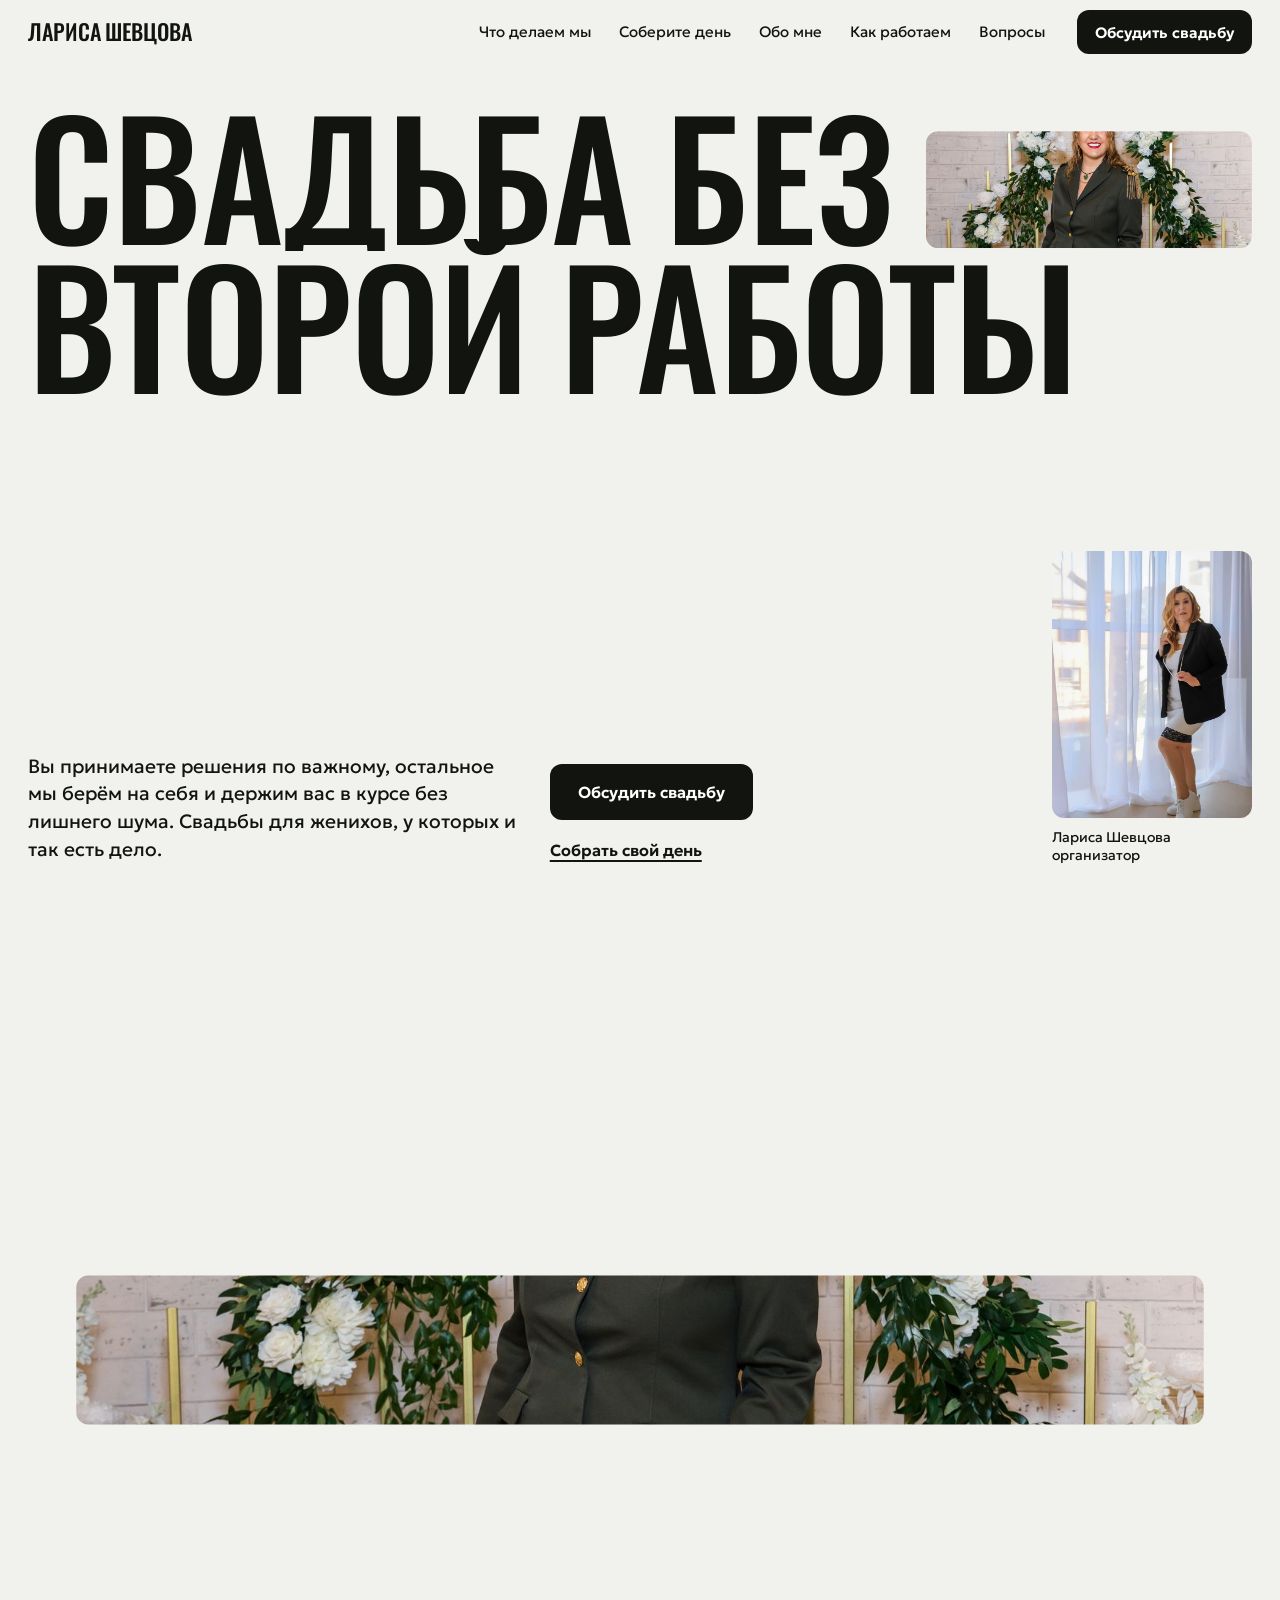
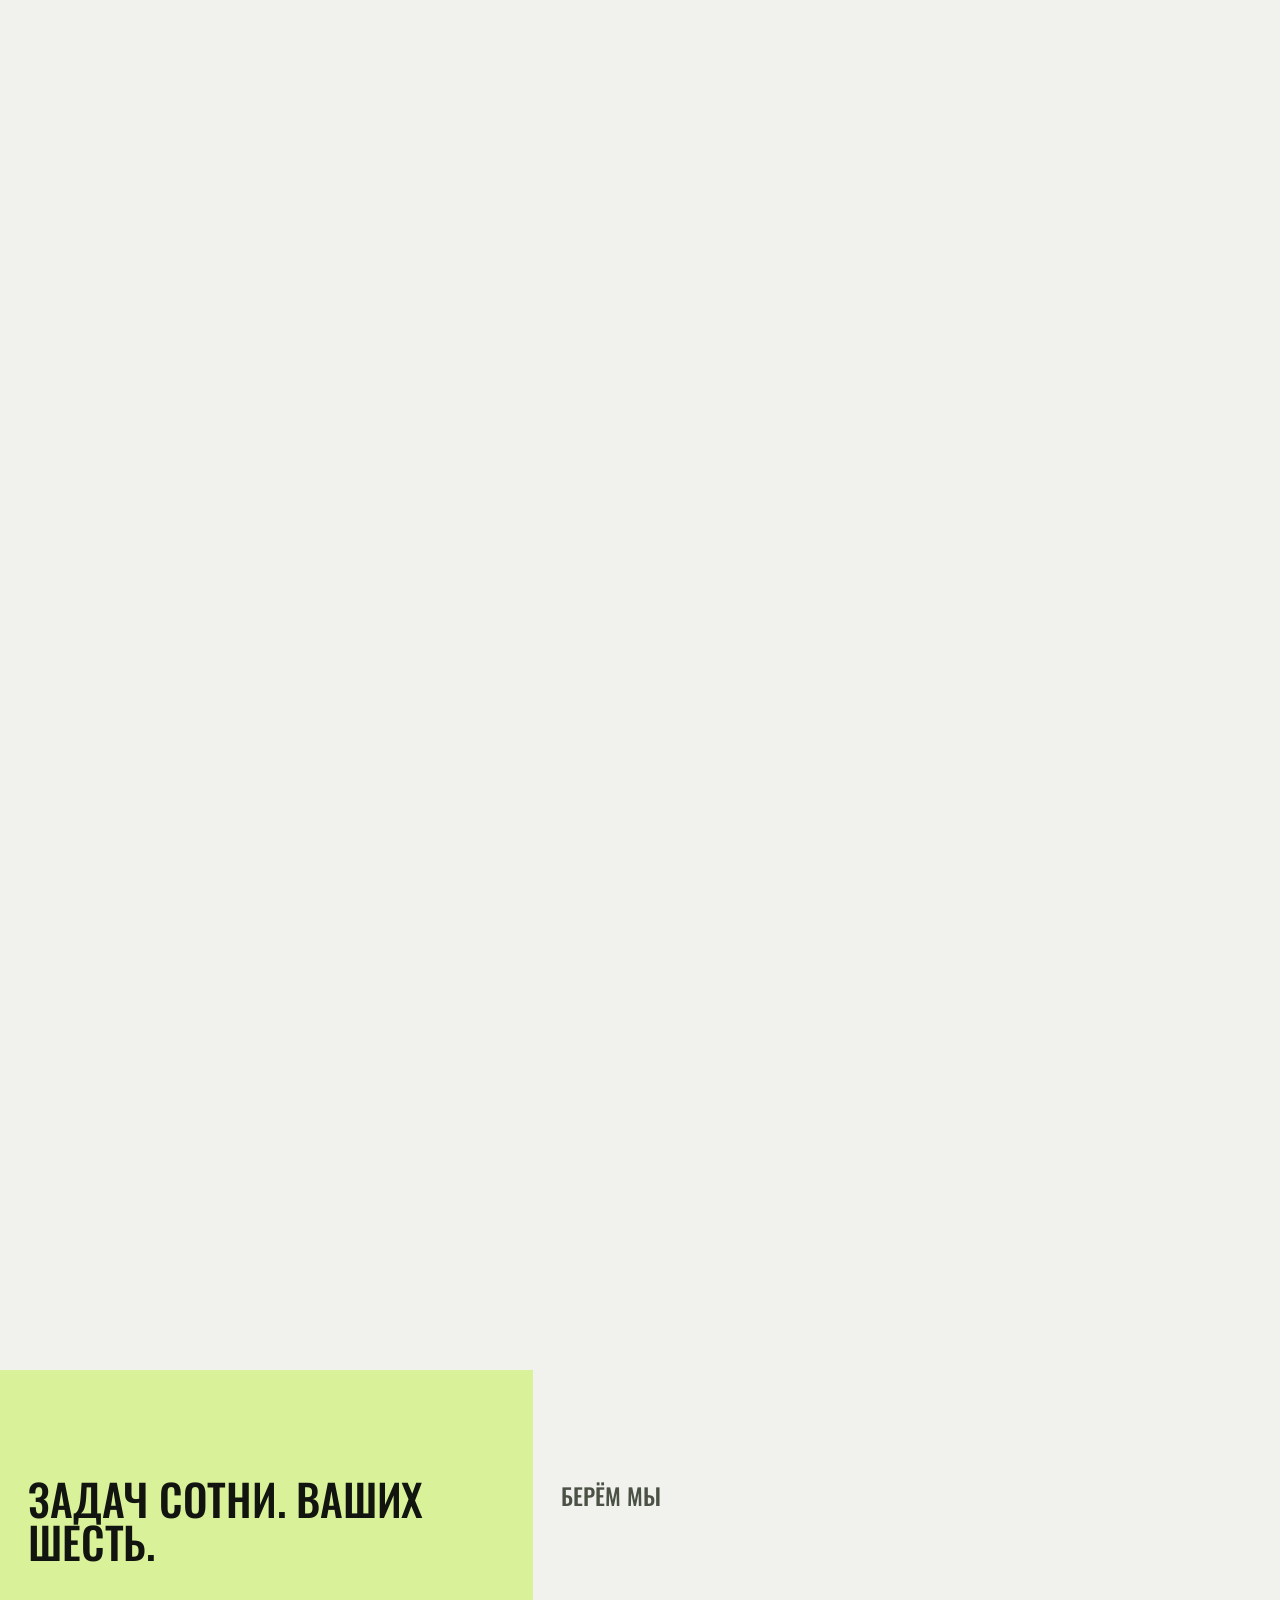
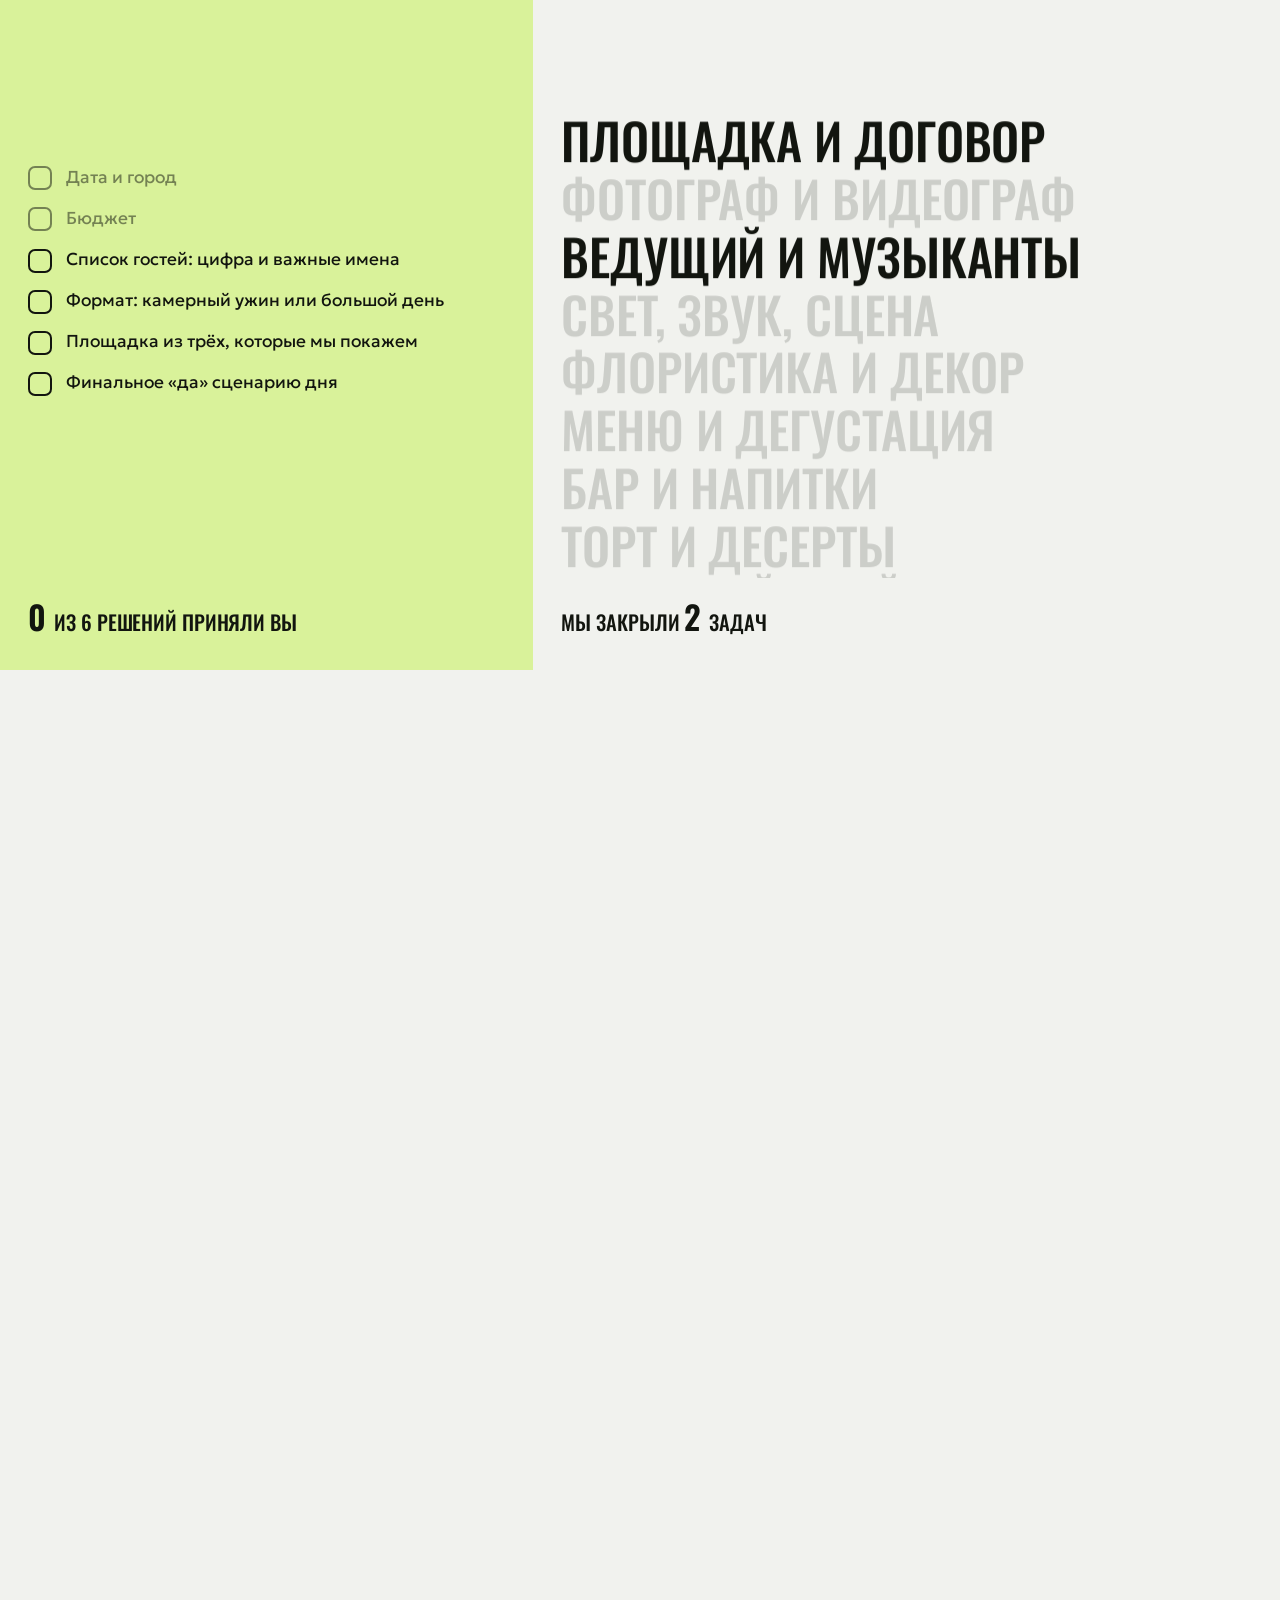
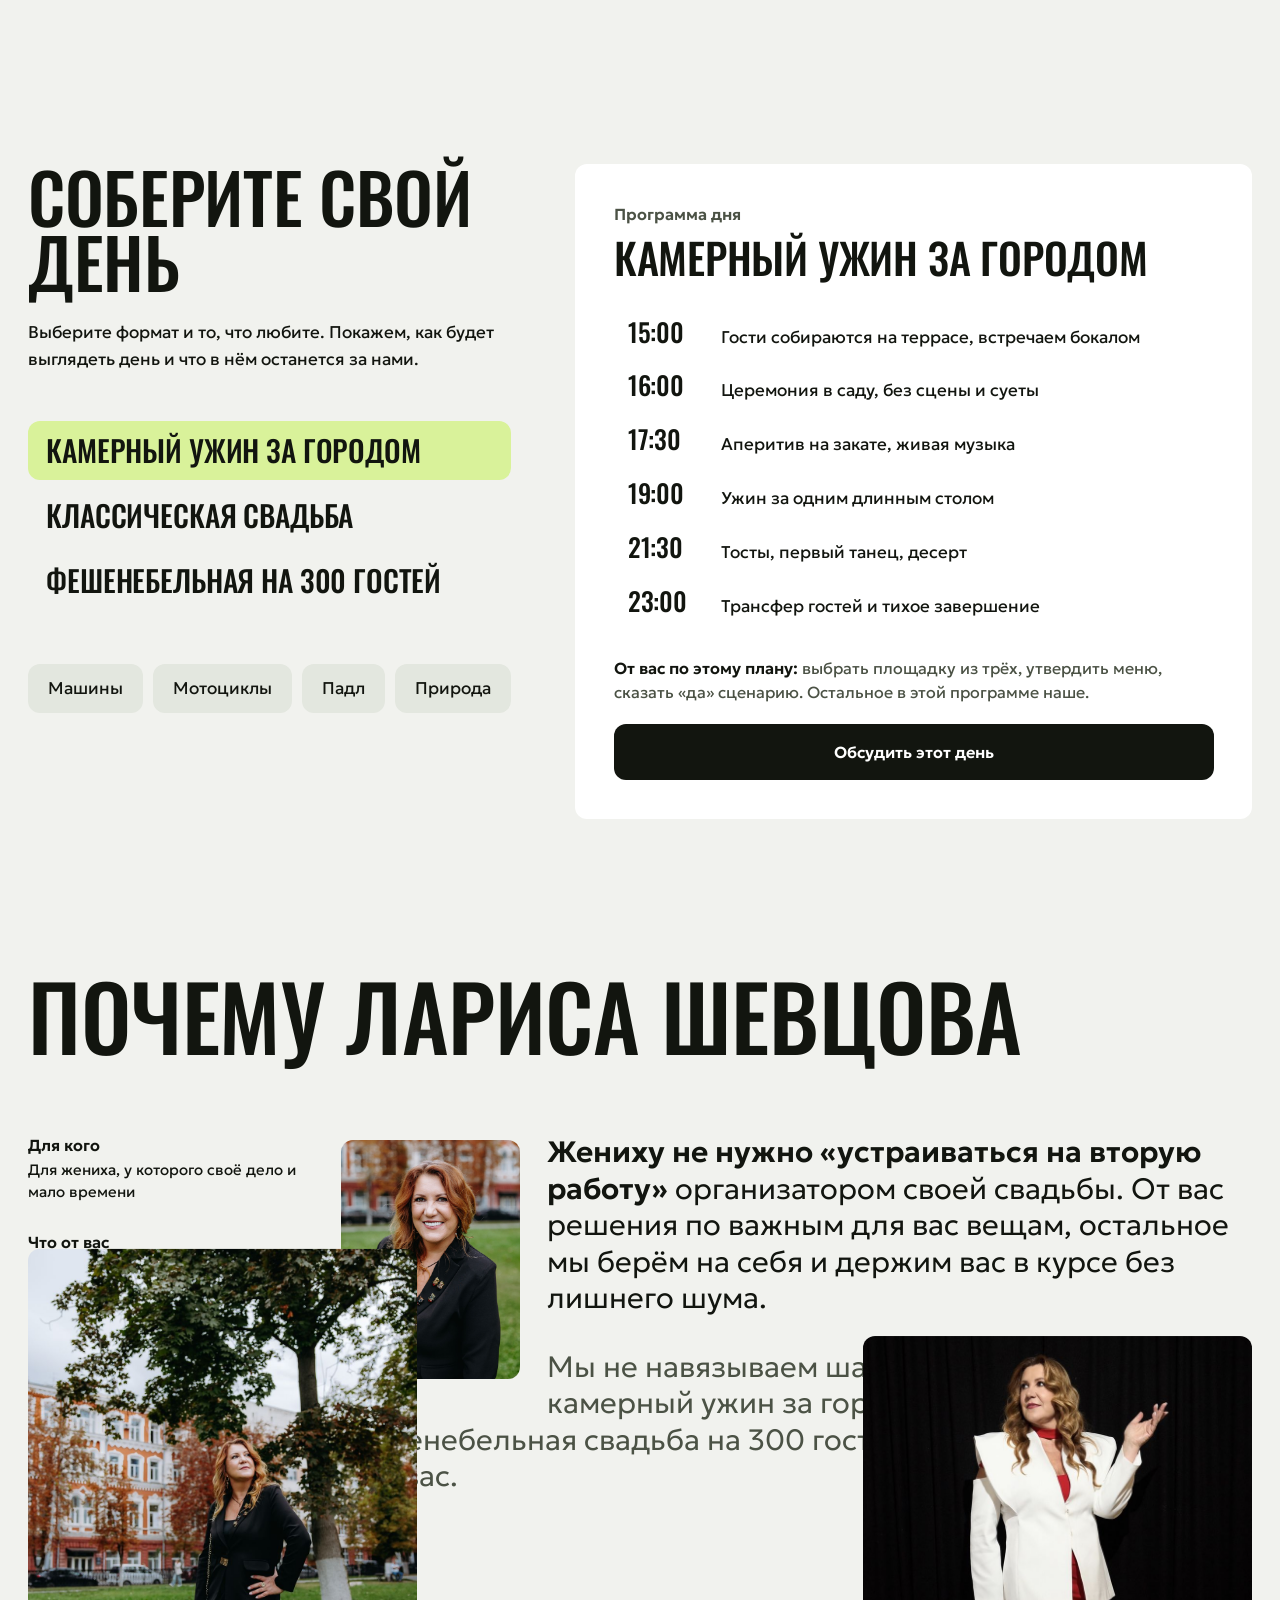
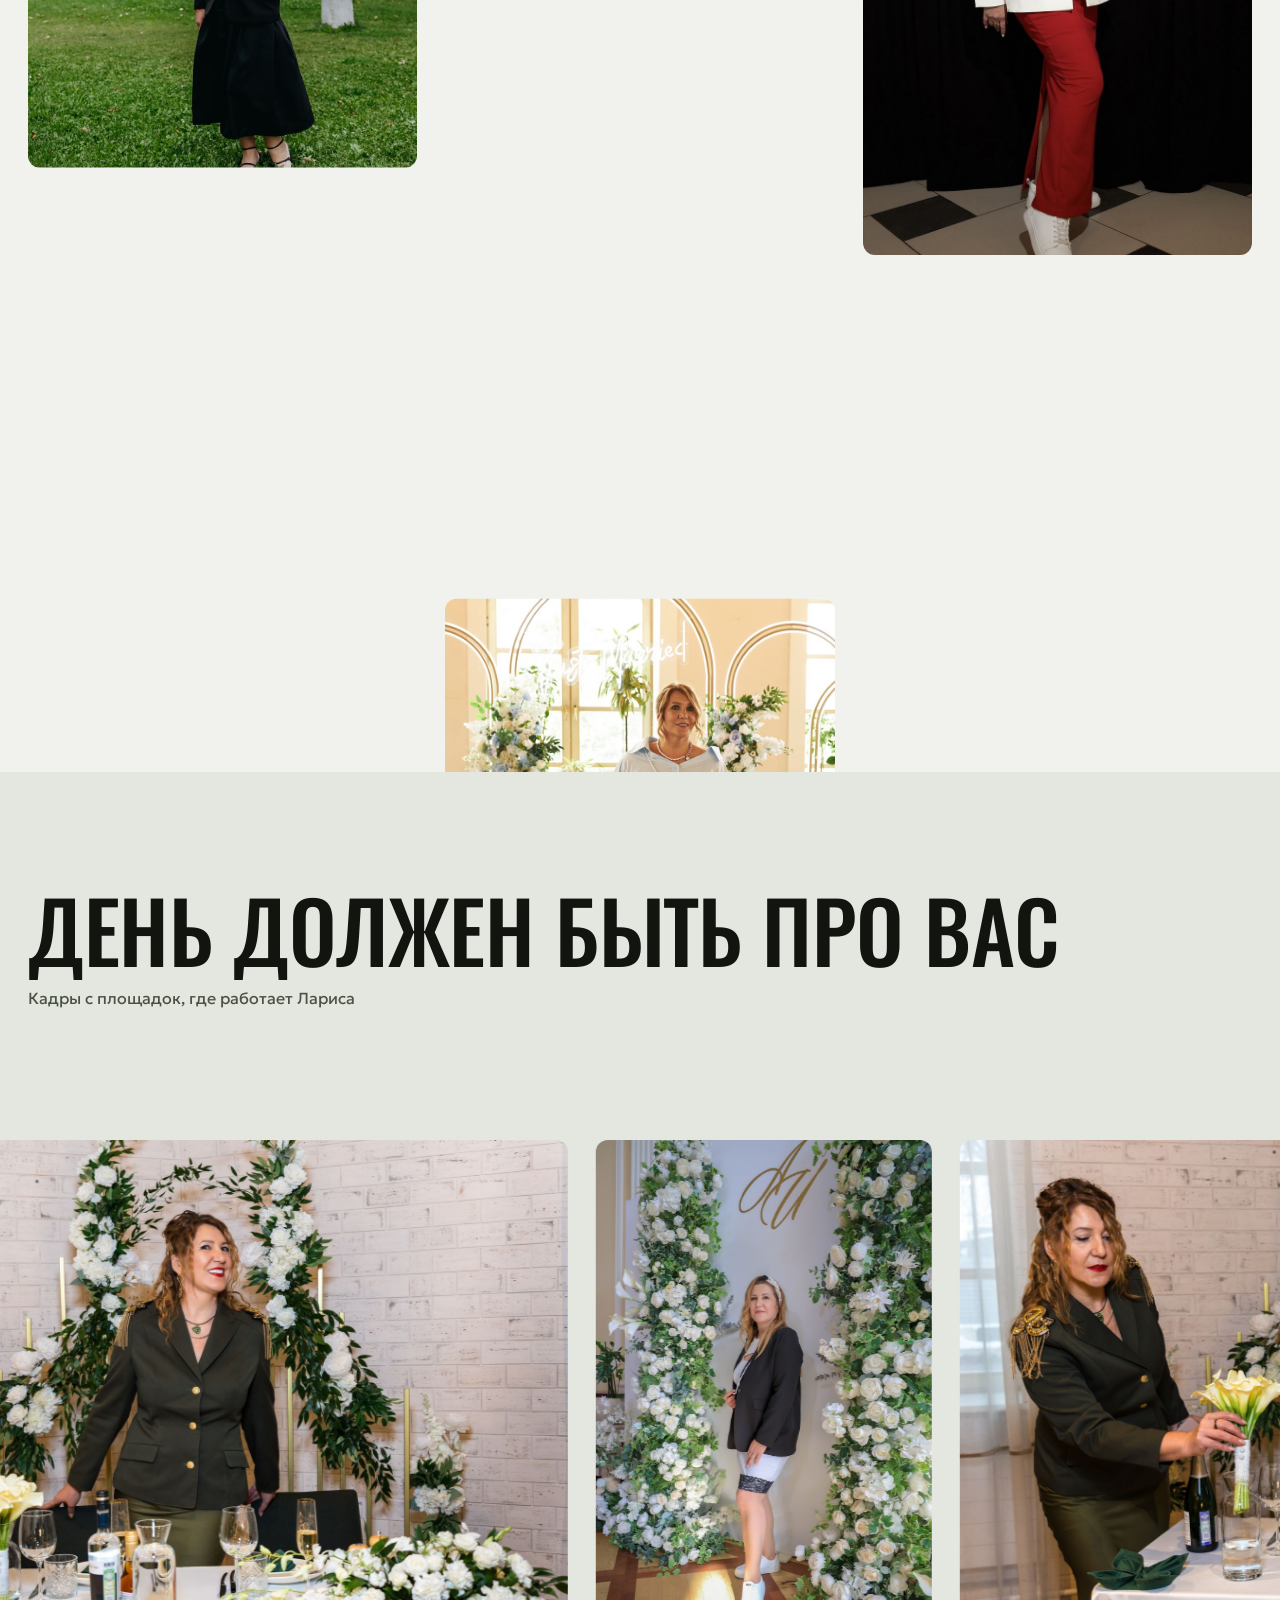
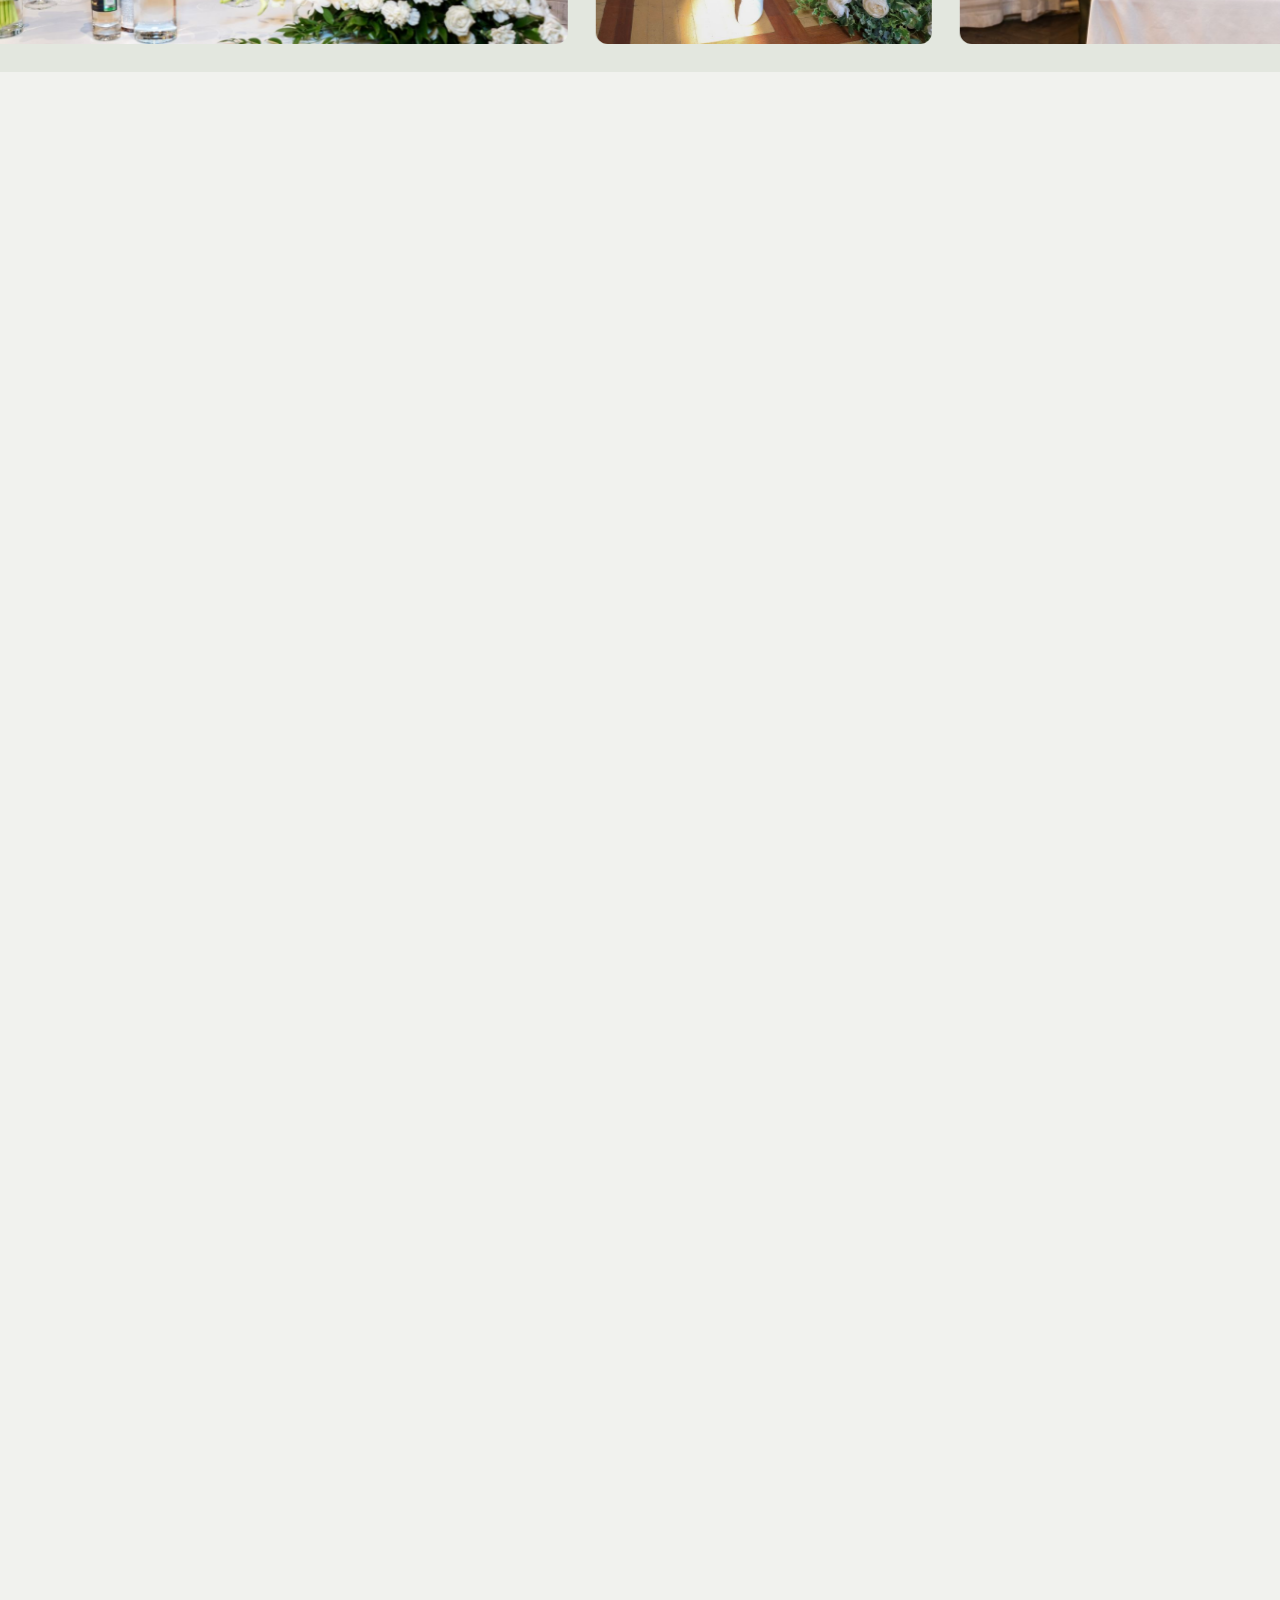
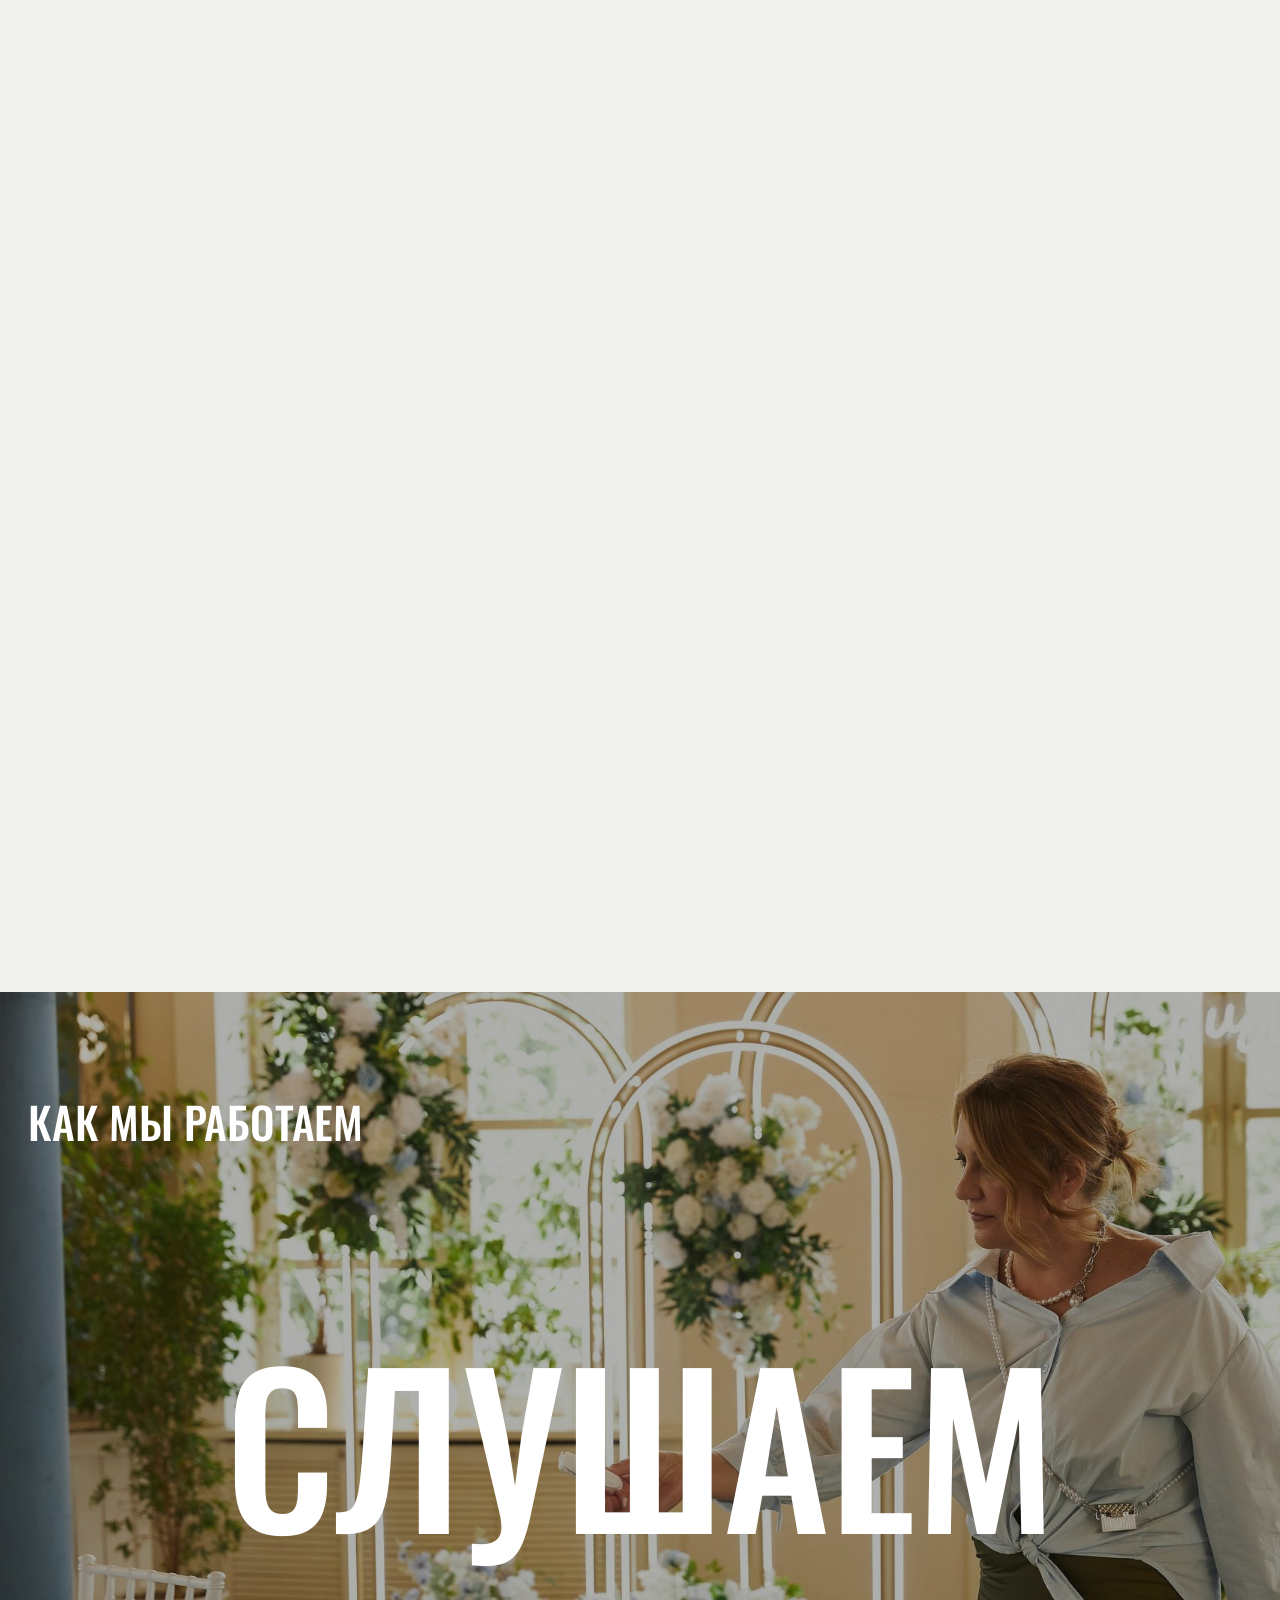
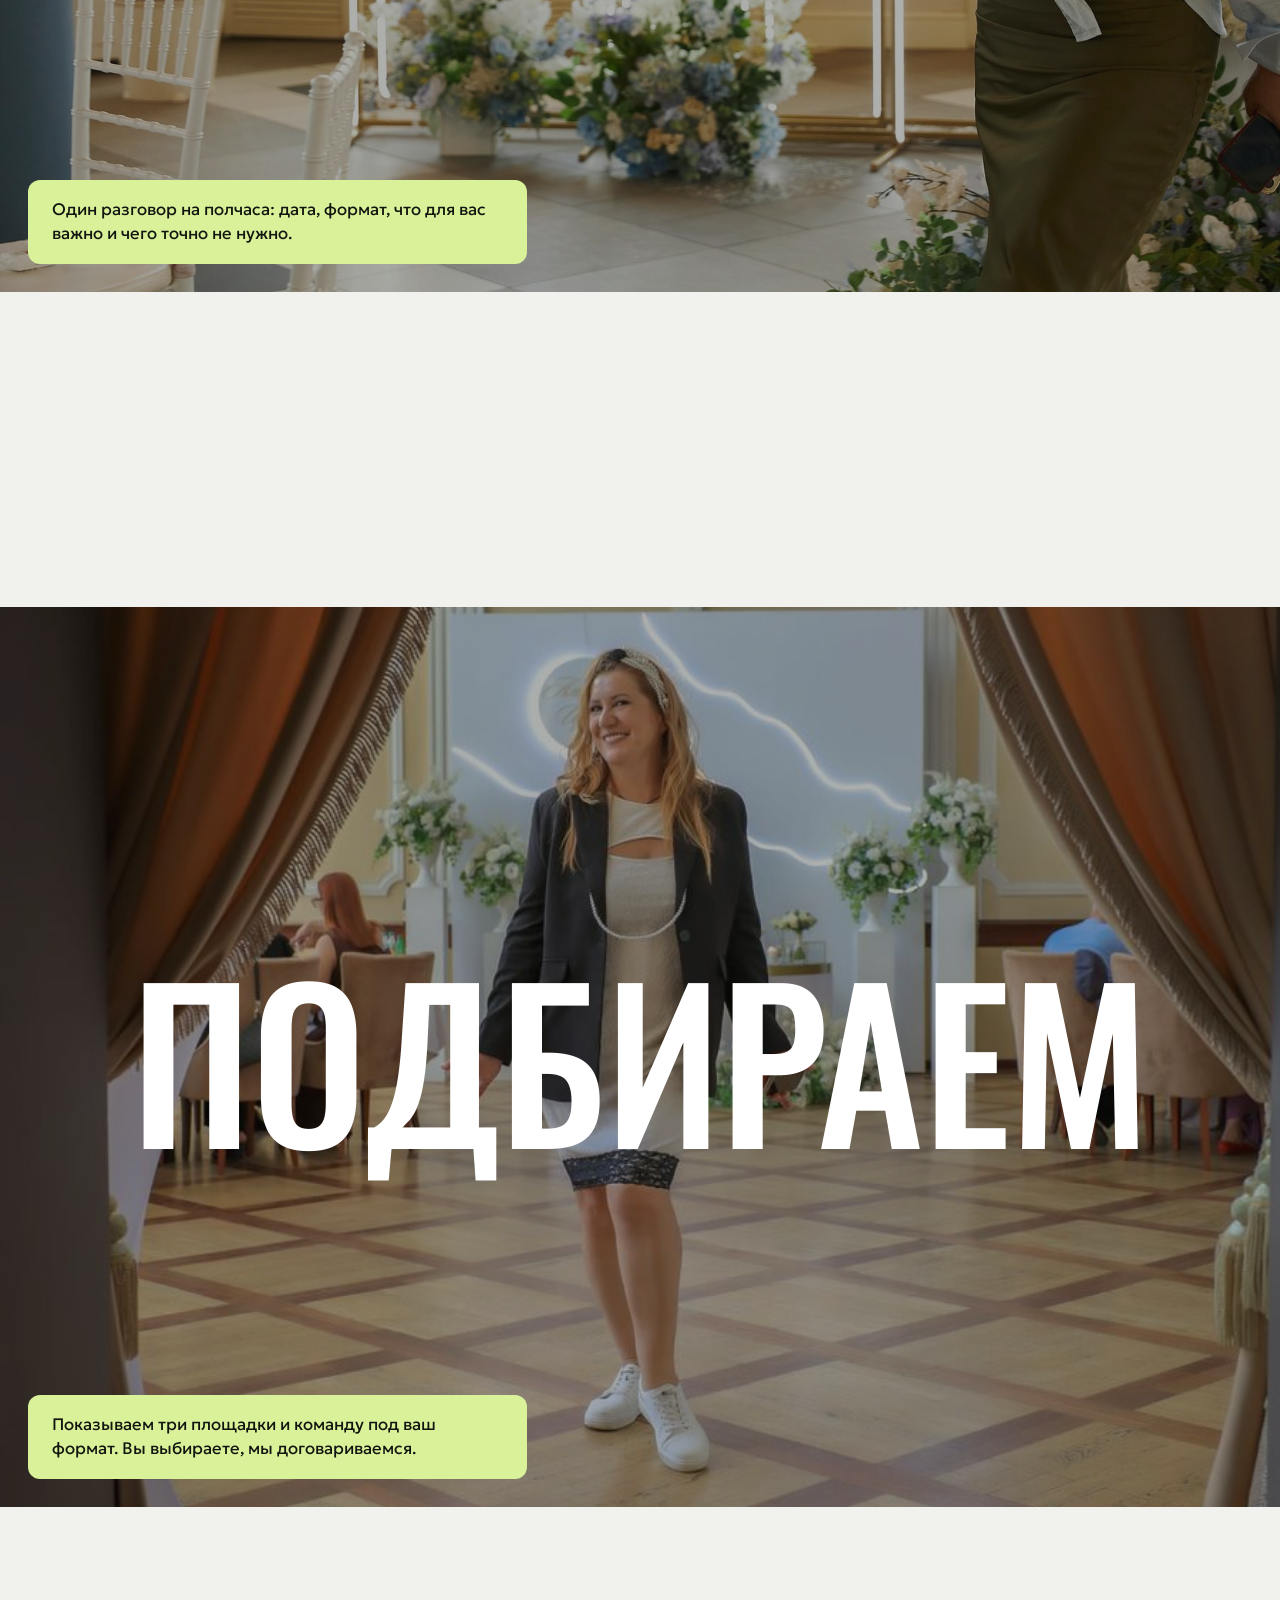
==== index.html @ 203845d6 "Лендинг: Лариса Шевцова, организатор свадеб" ====
<!doctype html>
<html lang="ru">
<head>
<meta charset="utf-8">
<meta name="viewport" content="width=device-width, initial-scale=1">
<title>Лариса Шевцова — организатор свадеб для женихов</title>
<meta name="description" content="Свадьба без второй работы: Лариса Шевцова организует свадьбы для женихов, у которых и так есть дело. Вы принимаете решения, остальное мы берём на себя и держим вас в курсе без лишнего шума.">
<meta property="og:title" content="Лариса Шевцова — свадьба без второй работы">
<meta property="og:description" content="Решения по важному — ваши, остальное — наше. От камерного ужина за городом до свадьбы на 300 гостей.">
<meta property="og:type" content="website">
<meta property="og:image" content="https://murzzsite.github.io/shevtsova-wedding/img/larisa-portrait.jpg">
<meta name="theme-color" content="#f1f2ee">
<script>document.documentElement.classList.add('js');if(matchMedia('(prefers-reduced-motion: reduce)').matches&&!/[?&]motion/.test(location.search))document.documentElement.classList.add('reduce')</script>
<link rel="preconnect" href="https://fonts.googleapis.com">
<link rel="preconnect" href="https://fonts.gstatic.com" crossorigin>
<link href="https://fonts.googleapis.com/css2?family=Geologica:wght@300;400;600&family=Oswald:wght@500;600&display=swap" rel="stylesheet">
<link rel="stylesheet" href="styles.css">
</head>
<body>

<header class="header" id="header">
  <div class="header__in">
    <a class="logo" href="#top" aria-label="Лариса Шевцова, на главную">Лариса Шевцова</a>
    <nav class="nav" id="nav" aria-label="Разделы">
      <a href="#work">Что делаем мы</a>
      <a href="#day">Соберите день</a>
      <a href="#about">Обо мне</a>
      <a href="#how">Как работаем</a>
      <a href="#faq">Вопросы</a>
    </nav>
    <a class="btn btn--sm header__cta" href="#contact"><span>Обсудить свадьбу</span></a>
    <button class="burger" id="burger" aria-label="Меню" aria-expanded="false"><i></i><i></i></button>
  </div>
</header>

<main id="top">

<!-- HERO -->
<section class="hero" aria-labelledby="h1">
  <h1 class="hero__h" id="h1" aria-label="Свадьба без второй работы">
    <span class="ln ln1" aria-hidden="true">
      <span class="w"><span>Свадьба</span></span>
      <span class="w"><span>без</span></span>
      <span class="strip" id="strip"><img src="img/strip.jpg" width="1400" height="383" alt="" fetchpriority="high"></span>
    </span>
    <span class="ln ln2" aria-hidden="true">
      <span class="w"><span>второй</span></span>
      <span class="w"><span>работы</span></span>
    </span>
  </h1>
  <div class="hero__foot">
    <p class="hero__lead" data-rise>Вы принимаете решения по важному, остальное мы берём на себя и держим вас в курсе без лишнего шума. Свадьбы для женихов, у которых и так есть дело.</p>
    <div class="hero__act" data-rise>
      <a class="btn" href="#contact" data-magnet><span>Обсудить свадьбу</span></a>
      <a class="textlink" href="#day">Собрать свой день</a>
    </div>
    <figure class="hero__me" data-rise>
      <img src="img/larisa-window.jpg" width="700" height="1050" alt="Лариса Шевцова, организатор свадеб">
      <figcaption>Лариса Шевцова<br>организатор</figcaption>
    </figure>
  </div>
</section>

<!-- WINDOW: the strip opens to the full screen -->
<section class="win" id="win" aria-labelledby="win-h">
  <div class="win__stage">
    <figure class="win__fig" id="winFig">
      <img src="img/table-wide.jpg" width="2200" height="1466" alt="Стол молодожёнов у арки из белых цветов, калл и золотых свечей">
    </figure>
    <div class="win__plate" id="winPlate">
      <h2 id="win-h">Решения ваши. Хлопоты наши.</h2>
    </div>
  </div>
</section>

<!-- TWO COLUMNS: what you decide / what we take -->
<section class="work" id="work" aria-labelledby="work-h">
  <div class="work__stage" id="workStage">
    <div class="work__you">
      <h2 id="work-h">Задач сотни. Ваших шесть.</h2>
      <ol class="you" id="youList">
        <li><i aria-hidden="true"></i><span>Дата и город</span></li>
        <li><i aria-hidden="true"></i><span>Бюджет</span></li>
        <li><i aria-hidden="true"></i><span>Список гостей: цифра и важные имена</span></li>
        <li><i aria-hidden="true"></i><span>Формат: камерный ужин или большой день</span></li>
        <li><i aria-hidden="true"></i><span>Площадка из трёх, которые мы покажем</span></li>
        <li><i aria-hidden="true"></i><span>Финальное «да» сценарию дня</span></li>
      </ol>
      <p class="work__count" aria-hidden="true"><b id="youN">0</b> из 6 решений приняли вы</p>
    </div>
    <div class="work__we">
      <h3 class="work__we-h">Берём мы</h3>
      <div class="we-clip" id="weClip">
      <ul class="we" id="weList">
        <li>Площадка и договор</li>
        <li>Фотограф и видеограф</li>
        <li>Ведущий и музыканты</li>
        <li>Свет, звук, сцена</li>
        <li>Флористика и декор</li>
        <li>Меню и дегустация</li>
        <li>Бар и напитки</li>
        <li>Торт и десерты</li>
        <li>Сценарий и тайминг</li>
        <li>Трансфер гостей</li>
        <li>Жильё для гостей</li>
        <li>Встреча гостей</li>
        <li>Рассадка</li>
        <li>Приглашения</li>
        <li>Выездная регистрация</li>
        <li>Утро жениха и сборы</li>
        <li>Резерв на погоду</li>
        <li>Расчёты с командой</li>
        <li>Репетиция церемонии</li>
        <li>Монтаж и демонтаж</li>
        <li>Координаторы в зале</li>
        <li>Подарки гостям</li>
        <li>Шоу и фейерверк</li>
        <li>Возврат реквизита</li>
      </ul>
      </div>
      <p class="work__count work__count--we" aria-hidden="true">Мы закрыли <b id="weN">0</b> задач</p>
    </div>
  </div>
</section>

<!-- LIVE: build your day -->
<section class="day" id="day" aria-labelledby="day-h">
  <div class="wrap day__grid">
    <div class="day__ctl">
      <h2 id="day-h" data-reveal>Соберите свой день</h2>
      <p class="day__lead" data-reveal>Выберите формат и то, что любите. Покажем, как будет выглядеть день и что в нём останется за нами.</p>

      <fieldset class="opt" data-reveal>
        <legend class="sr">Формат</legend>
        <label class="opt__row"><input type="radio" name="fmt" value="quiet" checked><span>Камерный ужин за городом</span></label>
        <label class="opt__row"><input type="radio" name="fmt" value="classic"><span>Классическая свадьба</span></label>
        <label class="opt__row"><input type="radio" name="fmt" value="grand"><span>Фешенебельная на 300 гостей</span></label>
      </fieldset>

      <fieldset class="opt opt--chips" data-reveal>
        <legend class="sr">Что вы любите</legend>
        <label class="chip"><input type="checkbox" name="hob" value="cars"><span>Машины</span></label>
        <label class="chip"><input type="checkbox" name="hob" value="moto"><span>Мотоциклы</span></label>
        <label class="chip"><input type="checkbox" name="hob" value="padel"><span>Падл</span></label>
        <label class="chip"><input type="checkbox" name="hob" value="nature"><span>Природа</span></label>
      </fieldset>
    </div>

    <div class="sheet" id="sheet" data-reveal>
      <p class="sheet__t">Программа дня</p>
      <p class="sheet__f" id="sheetFmt">Камерный ужин за городом</p>
      <ol class="sheet__rows" id="sheetRows"></ol>
      <p class="sheet__you"><b>От вас по этому плану:</b> выбрать площадку из трёх, утвердить меню, сказать «да» сценарию. Остальное в этой программе наше.</p>
      <a class="btn btn--wide" href="#contact" id="dayGo" data-magnet><span>Обсудить этот день</span></a>
    </div>
  </div>
</section>

<!-- ABOUT -->
<section class="about" id="about" aria-labelledby="about-h">
  <div class="wrap">
    <h2 id="about-h" class="about__h" data-reveal>Почему Лариса Шевцова</h2>
    <div class="about__body">
      <ul class="about__facts" data-reveal>
        <li><b>Для кого</b>Для жениха, у которого своё дело и мало времени</li>
        <li><b>Что от вас</b>Решения по важным для вас вещам</li>
        <li><b>Как на связи</b>Коротко, по делу, без лишнего шума</li>
      </ul>
      <div class="about__text" data-reveal>
        <img class="about__drop" src="img/larisa-portrait.jpg" width="1100" height="1650" alt="Лариса Шевцова" loading="lazy">
        <p><b>Жениху не нужно «устраиваться на вторую работу»</b> организатором своей свадьбы. От вас решения по важным для вас вещам, остальное мы берём на себя и держим вас в курсе без лишнего шума.</p>
        <p class="soft">Мы не навязываем шаблонов: у одного это камерный ужин за городом, у другого фешенебельная свадьба на 300 гостей. День должен быть про вас.</p>
      </div>
    </div>
    <div class="about__pics">
      <img data-drift="-0.04" src="img/larisa-park.jpg" width="1000" height="1500" alt="Лариса Шевцова в парке" loading="lazy">
      <img data-drift="0.05" src="img/larisa-blue-1.jpg" width="900" height="1349" alt="Лариса Шевцова среди голубых цветов на площадке" loading="lazy">
      <img data-drift="-0.03" src="img/larisa-studio.jpg" width="800" height="1174" alt="Лариса Шевцова в белом жакете" loading="lazy">
    </div>
  </div>
</section>

<!-- GALLERY: horizontal rail -->
<section class="gal" id="gal" aria-labelledby="gal-h">
  <div class="gal__stage" id="galStage">
    <div class="gal__top">
      <h2 id="gal-h" class="gal__h">День должен быть про вас</h2>
      <p class="gal__cap">Кадры с площадок, где работает Лариса</p>
    </div>
    <div class="gal__rail" id="galRail">
      <img src="img/table-wide-2.jpg" width="1600" height="1066" alt="Стол с калами, свечами и белыми розами на фоне арки" loading="lazy">
      <img src="img/larisa-arch.jpg" width="900" height="1349" alt="Лариса Шевцова у арки с монограммой, белые цветы" loading="lazy">
      <img src="img/table-flower.jpg" width="1600" height="1066" alt="Лариса Шевцова поправляет букет калл на столе" loading="lazy">
      <img src="img/larisa-bow.jpg" width="1000" height="1501" alt="Лариса Шевцова у большого белого банта и окна в пол" loading="lazy">
      <img src="img/larisa-blue-wide.jpg" width="1800" height="1199" alt="Лариса Шевцова в зале с белыми арками и голубыми цветами" loading="lazy">
      <img src="img/larisa-hall.jpg" width="900" height="1350" alt="Лариса Шевцова в дверях зала с высокими шторами" loading="lazy">
      <img src="img/table-glass.jpg" width="1600" height="1066" alt="Лариса Шевцова держит бокал у сервированного стола" loading="lazy">
    </div>
  </div>
</section>

<!-- HOW: one verb at a time -->
<section class="how" id="how" aria-labelledby="how-h">
  <article class="vb" style="--pos:50% 40%">
    <div class="vb__in">
      <img src="img/larisa-blue-wide.jpg" width="1800" height="1199" alt="" loading="lazy">
      <h2 id="how-h" class="vb__h">Как мы работаем</h2>
      <p class="vb__w" aria-label="Слушаем">Слушаем</p>
      <p class="vb__p">Один разговор на полчаса: дата, формат, что для вас важно и чего точно не нужно.</p>
    </div>
  </article>
  <article class="vb" style="--pos:50% 55%">
    <div class="vb__in">
      <img src="img/larisa-hall.jpg" width="900" height="1350" alt="" loading="lazy">
      <p class="vb__w">Подбираем</p>
      <p class="vb__p">Показываем три площадки и команду под ваш формат. Вы выбираете, мы договариваемся.</p>
    </div>
  </article>
  <article class="vb" style="--pos:50% 60%">
    <div class="vb__in">
      <img src="img/table-wide.jpg" width="2200" height="1466" alt="" loading="lazy">
      <p class="vb__w">Собираем</p>
      <p class="vb__p">Сценарий, тайминг, декор, меню. Присылаем короткие отчёты вместо сорока вопросов.</p>
    </div>
  </article>
  <article class="vb" style="--pos:50% 35%">
    <div class="vb__in">
      <img src="img/larisa-arch.jpg" width="900" height="1349" alt="" loading="lazy">
      <p class="vb__w">Ведём</p>
      <p class="vb__p">В день свадьбы вы жених. Всё остальное делаем мы.</p>
    </div>
  </article>
</section>

<!-- FAQ -->
<section class="faq" id="faq" aria-labelledby="faq-h">
  <div class="wrap">
    <div class="qa qa--head"><h2 id="faq-h" data-reveal>Вопросы женихов</h2><span></span></div>
    <div class="qa" data-reveal>
      <h3>Сколько времени это отнимет у меня?</h3>
      <p>На старте один разговор и несколько решений: дата, бюджет, формат, площадка. Дальше мы работаем сами и приносим вам готовые варианты на выбор. Решения принимаются сообщением.</p>
    </div>
    <div class="qa" data-reveal>
      <h3>Если я хочу сам выбрать подрядчика?</h3>
      <p>Можно. Назовёте фотографа или ведущего, мы подключим его в общий план и возьмём на себя договорённости и тайминг.</p>
    </div>
    <div class="qa" data-reveal>
      <h3>Вы работаете только с большими свадьбами?</h3>
      <p>Нет. У одного жениха это камерный ужин за городом, у другого фешенебельная свадьба на 300 гостей. Формат выбираете вы, шаблонов у нас нет.</p>
    </div>
    <div class="qa" data-reveal>
      <h3>Как вы держите меня в курсе?</h3>
      <p>Коротко и по делу: сообщение, когда нужно ваше решение, и сводка, когда что-то решено. Без бесконечных чатов.</p>
    </div>
    <div class="qa" data-reveal>
      <h3>Что происходит в день свадьбы?</h3>
      <p>Мы на площадке с утра, ведём подрядчиков и гостей по тайминту. Вы занимаетесь тем, ради чего всё затевалось.</p>
    </div>
    <div class="qa" data-reveal>
      <h3>Сколько это стоит?</h3>
      <p>Зависит от формата и числа гостей. На знакомстве называем ориентир и объясняем, из чего он складывается.</p>
    </div>
  </div>
</section>

<!-- CONTACT -->
<section class="contact" id="contact" aria-labelledby="contact-h">
  <div class="wrap contact__grid">
    <div class="contact__txt">
      <h2 id="contact-h" data-reveal>Расскажите про дату и формат</h2>
      <p data-reveal>Напишите, когда и какую свадьбу вы хотите. Лариса свяжется с вами, обсудит формат и скажет, что из этого понадобится от вас. Скорее всего, немного.</p>
    </div>
    <form class="form" id="leadForm" data-reveal novalidate>
      <input type="text" name="_gotcha" style="display:none" tabindex="-1" autocomplete="off">
      <label class="field"><span>Как к вам обращаться</span><input type="text" name="name" autocomplete="given-name" required></label>
      <label class="field"><span>Телефон или Telegram</span><input type="tel" name="phone" autocomplete="tel" inputmode="tel" placeholder="+7" required></label>
      <label class="field"><span>Примерная дата</span><input type="text" name="date" placeholder="например, лето следующего года"></label>
      <label class="field"><span>Формат</span>
        <select name="format" id="fmtSelect">
          <option>Пока не решил(и)</option>
          <option>Камерный ужин за городом</option>
          <option>Классическая свадьба</option>
          <option>Фешенебельная на 300 гостей</option>
        </select>
      </label>
      <label class="field"><span>Пожелания</span><textarea name="wishes" id="wishes" rows="3" placeholder="Что для вас важно в этом дне"></textarea></label>
      <label class="check"><input type="checkbox" name="consent" required><span>Согласие на обработку данных по <a href="privacy.html">политике конфиденциальности</a></span></label>
      <button class="btn btn--wide" type="submit"><span>Отправить заявку</span></button>
      <p class="form__note" id="formNote" role="status"></p>
    </form>
  </div>
</section>

</main>

<footer class="foot">
  <div class="wrap">
    <div class="foot__top">
      <p>Организация свадеб для женихов, у которых и так есть дело.</p>
      <a href="#top">Наверх</a>
    </div>
    <p class="foot__name" aria-hidden="true">Лариса Шевцова</p>
    <div class="foot__meta">
      <a href="privacy.html">Политика конфиденциальности</a>
      <span>Лариса Шевцова, организатор свадеб</span>
      <span>© <span id="year">2026</span></span>
    </div>
  </div>
</footer>

<script src="script.js"></script>
</body>
</html>
---- styles.css ----
:root{
  --bg:#f1f2ee; --surface:#e3e7df; --ink:#12150f; --soft:#4b5245; --lime:#d9f29a; --white:#fff;
  --m:clamp(16px,2.2vw,32px); --r:12px;
  --head:'Oswald','Arial Narrow',Impact,sans-serif; --body:'Geologica',system-ui,-apple-system,'Segoe UI',sans-serif;
  --ease:cubic-bezier(.2,.7,.1,1); --ease-io:cubic-bezier(.65,0,.25,1);
  --gap:clamp(96px,12vw,200px);
}
*,*::before,*::after{box-sizing:border-box}
html{-webkit-text-size-adjust:100%;scroll-behavior:auto}
body{margin:0;background:var(--bg);color:var(--ink);font:300 clamp(17px,1.1vw + 11px,19px)/1.6 var(--body);-webkit-font-smoothing:antialiased;overflow-x:hidden}
img{display:block;max-width:100%;height:auto}
a{color:inherit}
h1,h2,h3,p,ol,ul,figure,fieldset{margin:0;padding:0}
ol,ul{list-style:none}
::selection{background:var(--lime);color:var(--ink)}
:focus-visible{outline:3px solid var(--ink);outline-offset:3px}
.wrap{padding-inline:var(--m)}

/* display type */
h1,h2,.logo,.hero__h,.work__we-h,.we,.vb__w,.foot__name,.opt__row span,.sheet__f,.sheet__rows time,.work__count{
  font-family:var(--head);font-weight:500;text-transform:uppercase;letter-spacing:-.005em}

.sr{position:absolute;width:1px;height:1px;overflow:hidden;clip:rect(0 0 0 0);white-space:nowrap}
/* buttons */
.btn{display:inline-flex;align-items:center;justify-content:center;height:56px;padding:0 28px;background:var(--ink);color:#fff;border:0;border-radius:var(--r);font:600 16px/1 var(--body);text-decoration:none;cursor:pointer;transition:transform .35s var(--ease),background .25s;will-change:transform}
.btn:hover{background:#2b3324}
.btn:active{transform:scale(.97)!important}
.btn--sm{height:44px;padding:0 18px;font-size:15px}
.btn--wide{width:100%}
.btn[disabled]{opacity:.6;cursor:default}
.textlink{font-weight:600;font-size:16px;text-decoration:underline;text-underline-offset:.28em;text-decoration-thickness:2px}
.textlink:hover{text-decoration-color:var(--lime)}

/* header */
.header{position:fixed;inset:0 0 auto 0;z-index:50;transition:background .3s}
.header.scrolled{background:var(--bg)}
.header__in{display:flex;align-items:center;gap:32px;height:64px;padding-inline:var(--m)}
.logo{font-size:22px;text-decoration:none;margin-right:auto;white-space:nowrap}
.nav{display:flex;gap:28px;font-size:15px;font-weight:400}
.nav a{text-decoration:none;padding:6px 0;transition:opacity .2s}
.nav a:hover{opacity:.55}
.burger{display:none;width:44px;height:44px;background:none;border:0;padding:0;position:relative;cursor:pointer}
.burger i{position:absolute;left:10px;right:10px;height:2px;background:var(--ink);transition:transform .3s var(--ease)}
.burger i:first-child{top:18px}.burger i:last-child{top:25px}
.burger.is-open i:first-child{transform:translateY(3.5px) rotate(45deg)}
.burger.is-open i:last-child{transform:translateY(-3.5px) rotate(-45deg)}

/* hero */
.hero{min-height:100svh;display:flex;flex-direction:column;justify-content:space-between;gap:clamp(28px,5vh,64px);padding:clamp(84px,11vh,108px) var(--m) clamp(24px,4vh,40px)}
.hero__h{font-size:clamp(52px,12.4vw,236px);line-height:.94;display:block}
.ln{display:flex;align-items:baseline;gap:.2em;white-space:nowrap}
.w{display:inline-block;overflow:hidden;padding:.06em 0 .02em;margin:-.06em 0 -.02em}
.w>span{display:inline-block}
.strip{flex:1;display:block;height:.74em;border-radius:var(--r);overflow:hidden;align-self:baseline;transform:translateY(.02em)}
.strip img{width:100%;height:100%;object-fit:cover;object-position:50% 50%}
.hero__foot{display:grid;grid-template-columns:repeat(12,1fr);gap:var(--m);align-items:end}
.hero__lead{grid-column:1/6;font-size:clamp(18px,1.5vw,23px);line-height:1.45;font-weight:400;max-width:34em}
.hero__act{grid-column:6/10;display:flex;flex-direction:column;align-items:flex-start;gap:18px}
.hero__me{grid-column:10/13;justify-self:end;width:min(100%,200px);font-size:14px;line-height:1.3;font-weight:400}
.hero__me img{width:100%;aspect-ratio:3/4;object-fit:cover;border-radius:var(--r);margin-bottom:10px}
.js .w>span{transform:translateY(108%)}
.js .strip{clip-path:inset(0 100% 0 0 round var(--r))}
.js .strip img{transform:scale(1.14)}
.js [data-rise]{opacity:0;transform:translateY(22px)}
.is-ready .w>span{transform:none;transition:transform 1.1s var(--ease);transition-delay:calc(var(--i,0)*90ms + 120ms)}
.is-ready .strip{clip-path:inset(0 0 0 0 round var(--r));transition:clip-path 1.2s var(--ease-io) .5s}
.is-ready .strip img{transform:none;transition:transform 1.6s var(--ease) .5s}
.is-ready [data-rise]{opacity:1;transform:none;transition:opacity .9s var(--ease),transform .9s var(--ease);transition-delay:calc(900ms + var(--i,0)*110ms)}

/* window scene */
.win{height:230vh;position:relative}
.win__stage{position:sticky;top:0;height:100svh;overflow:hidden;background:var(--bg)}
.win__fig{position:absolute;inset:0;overflow:hidden}
.win__fig img{width:100%;height:100%;object-fit:cover;object-position:50% 60%}
.js .win__fig{clip-path:inset(42% 6% 42% 6% round var(--r))}
.win__plate{position:absolute;left:var(--m);bottom:var(--m);background:var(--lime);padding:clamp(16px,2vw,28px) clamp(20px,2.6vw,40px);border-radius:var(--r);max-width:calc(100% - 2*var(--m))}
.win__plate h2{font-size:clamp(34px,5.2vw,88px);line-height:.95}
.js .win__plate{opacity:0;transform:translateY(40px);transition:opacity .6s var(--ease),transform .8s var(--ease)}
.js .win__plate.is-on{opacity:1;transform:none}

/* two columns scene */
.work{height:560vh;position:relative}
.work__stage{position:sticky;top:0;height:100svh;display:grid;grid-template-columns:5fr 7fr;overflow:hidden}
.work__you{background:var(--lime);padding:clamp(88px,12vh,112px) var(--m) clamp(24px,4vh,40px);display:flex;flex-direction:column;justify-content:space-between;gap:24px}
.work__you h2{font-size:clamp(30px,3.4vw,58px);line-height:.98}
.you{display:grid;gap:clamp(10px,1.8vh,18px)}
.you li{display:flex;align-items:flex-start;gap:14px;font-size:clamp(16px,1.35vw,21px);line-height:1.3;font-weight:400;opacity:.5;transition:opacity .4s}
.you i{flex:none;width:24px;height:24px;margin-top:.05em;border:2px solid var(--ink);border-radius:7px;position:relative;transition:background .3s,transform .4s var(--ease)}
.you i::after{content:"";position:absolute;left:6px;top:2px;width:6px;height:12px;border:solid var(--lime);border-width:0 2.5px 2.5px 0;transform:rotate(40deg) scale(0);transition:transform .35s var(--ease)}
.you li.is-done{opacity:1}
.you li.is-done i{background:var(--ink)}
.you li.is-done i::after{transform:rotate(40deg) scale(1)}
.work__count{font-size:clamp(18px,1.6vw,26px);line-height:1.1}
.work__count b{font-weight:600;font-size:1.6em;margin-right:.1em}
.work__we{background:var(--bg);padding:clamp(88px,12vh,112px) var(--m) clamp(24px,4vh,40px);display:flex;flex-direction:column;gap:20px;min-height:0}
.work__we-h{font-size:clamp(20px,1.8vw,28px);color:var(--soft)}
.we-clip{flex:1;position:relative;overflow:hidden;min-height:0}
.we{position:absolute;left:0;right:0;top:0;will-change:transform;padding-top:30svh;padding-bottom:30svh}
.we li{font-size:clamp(30px,3.9vw,64px);line-height:1.08;opacity:.16;transition:opacity .25s;padding:.04em 0}
.we li.is-hot{opacity:1}
.work__count--we{margin-top:auto}

/* live: build the day */
.day{padding-block:var(--gap)}
.day__grid{display:grid;grid-template-columns:5fr 7fr;gap:clamp(32px,5vw,96px);align-items:start}
.day h2{font-size:clamp(40px,5.4vw,92px);line-height:.95}
.day__lead{margin-top:24px;font-size:clamp(17px,1.3vw,20px);font-weight:400;max-width:28em}
.opt{border:0;min-width:0;margin-top:clamp(28px,4vw,48px)}
.opt legend{padding:0;margin-bottom:12px;font-weight:600;font-size:16px}
.opt input{position:absolute;opacity:0;width:1px;height:1px}
.opt__row{display:block;cursor:pointer;margin-bottom:6px}
.opt__row span{display:block;padding:14px 18px;border-radius:var(--r);font-size:clamp(24px,2.3vw,34px);line-height:1.05;transition:background .3s,transform .35s var(--ease)}
.opt__row:hover span{background:var(--surface)}
.opt__row:active span{transform:scale(.985)}
.opt input:checked+span{background:var(--lime)}
.opt input:focus-visible+span,.chip input:focus-visible+span{outline:3px solid var(--ink);outline-offset:2px}
.opt--chips{display:flex;flex-wrap:wrap;gap:10px}

.chip{cursor:pointer}
.chip span{display:inline-block;padding:11px 20px;border-radius:var(--r);background:var(--surface);font-weight:400;font-size:17px;transition:background .25s,color .25s,transform .3s var(--ease)}
.chip:hover span{background:#d6dcce}
.chip:active span{transform:scale(.95)}
.chip input:checked+span{background:var(--ink);color:#fff}
.sheet{background:var(--white);border-radius:var(--r);padding:clamp(22px,3vw,48px);position:sticky;top:88px}
.sheet__t{font-weight:600;font-size:16px;color:var(--soft)}
.sheet__f{font-size:clamp(30px,3.3vw,52px);line-height:1;margin:8px 0 clamp(18px,2.4vw,32px)}
.sheet__rows{display:grid;gap:4px}
.sheet__rows li{display:grid;grid-template-columns:clamp(64px,6vw,92px) 1fr;gap:16px;align-items:baseline;padding:10px 14px;border-radius:8px;font-weight:400;font-size:17px;line-height:1.35;animation:rowIn .6s var(--ease) both;animation-delay:calc(var(--i)*55ms)}
.sheet__rows li.is-mine{background:var(--lime)}
.sheet__rows time{font-size:clamp(22px,2vw,30px);line-height:1}
@keyframes rowIn{from{opacity:0;transform:translateY(12px)}to{opacity:1;transform:none}}
.sheet__you{margin:clamp(18px,2.4vw,28px) 0 20px;font-size:16px;line-height:1.5;font-weight:400;color:var(--soft)}
.sheet__you b{color:var(--ink);font-weight:600}

/* about */
.about{padding-bottom:var(--gap)}
.about__h{font-size:clamp(40px,7vw,124px);line-height:.95}
.about__body{display:grid;grid-template-columns:repeat(12,1fr);gap:var(--m);margin-top:clamp(40px,6vw,88px)}
.about__facts{grid-column:1/4;display:grid;gap:28px;align-content:start;font-size:15px;line-height:1.45;font-weight:400}
.about__facts b{display:block;font-weight:600;font-size:16px;margin-bottom:2px}
.about__text{grid-column:4/13;font-size:clamp(22px,2.3vw,34px);line-height:1.24;font-weight:300}
.about__text p+p{margin-top:1.1em}
.about__text b{font-weight:600}
.soft{color:var(--soft)}
.about__drop{float:left;width:clamp(120px,14vw,210px);aspect-ratio:3/4;object-fit:cover;border-radius:var(--r);margin:.2em .9em .3em 0}
.about__pics{display:grid;grid-template-columns:repeat(3,1fr);gap:var(--m);margin-top:clamp(64px,9vw,140px);align-items:start}
.about__pics img{width:100%;aspect-ratio:3/4;object-fit:cover;border-radius:var(--r)}
.about__pics img:nth-child(2){margin-top:clamp(32px,7vw,110px)}

/* gallery rail */
.gal{height:380vh;position:relative}
.gal__stage{position:sticky;top:0;height:100svh;overflow:hidden;background:var(--surface)}
.gal__top{position:absolute;left:var(--m);right:var(--m);top:clamp(88px,13vh,120px)}
.gal__h{font-size:clamp(40px,6.6vw,118px);line-height:.95}
.gal__cap{margin-top:18px;font-size:16px;line-height:1.4;font-weight:400;color:var(--soft)}
.gal__rail{position:absolute;left:0;bottom:var(--m);height:56svh;display:flex;gap:var(--m);padding-inline:var(--m);will-change:transform}
.gal__rail img{height:100%;width:auto;max-width:none;border-radius:var(--r);object-fit:cover}

/* how: one verb at a time */
.vb{height:135svh;position:relative}
.vb__in{position:sticky;top:0;height:100svh;overflow:hidden;background:var(--ink)}
.vb__in img{position:absolute;inset:0;width:100%;height:100%;object-fit:cover;object-position:var(--pos,50% 50%)}
.vb__in::after{content:"";position:absolute;inset:0;background:rgba(18,21,15,.34)}
.vb__w{position:absolute;left:var(--m);right:var(--m);top:50%;transform:translateY(-50%);z-index:2;text-align:center;color:#fff;font-size:clamp(64px,16vw,290px);line-height:.9}
.vb__h{position:absolute;left:var(--m);top:clamp(84px,12vh,112px);z-index:2;color:#fff;font-size:clamp(28px,3.4vw,56px);line-height:1}
.vb__p{position:absolute;left:var(--m);bottom:var(--m);z-index:2;background:var(--lime);padding:18px 24px;border-radius:var(--r);max-width:min(30em,calc(100% - 2*var(--m)));font-size:clamp(16px,1.3vw,19px);line-height:1.45;font-weight:400}

/* faq */
.faq{padding-top:var(--gap);padding-bottom:clamp(40px,5vw,80px)}
.qa{display:grid;grid-template-columns:repeat(12,1fr);gap:var(--m);padding-bottom:clamp(40px,5.5vw,84px)}
.qa--head{padding-bottom:clamp(40px,5.5vw,84px)}
.qa:last-child{padding-bottom:0}
.qa h2,.qa h3{grid-column:1/7}
.qa p{grid-column:8/13;font-size:clamp(16px,1.2vw,18px);line-height:1.6;font-weight:400;max-width:40em}
.qa h2{font-size:clamp(40px,6vw,104px);line-height:.95}
.qa h3{font-weight:400;font-size:clamp(24px,2.5vw,40px);line-height:1.12;letter-spacing:-.01em}

/* contact */
.contact{background:var(--lime);padding-block:var(--gap)}
.contact__grid{display:grid;grid-template-columns:1fr 1fr;gap:clamp(32px,6vw,120px);align-items:start}
.contact h2{font-size:clamp(40px,5.6vw,96px);line-height:.95}
.contact__txt p{margin-top:28px;font-size:clamp(17px,1.35vw,21px);line-height:1.5;font-weight:400;max-width:28em}
.form{display:grid;gap:16px}
.field{display:grid;gap:6px}
.field span{font-size:14px;font-weight:600}
.field input,.field select,.field textarea{width:100%;background:var(--white);border:2px solid transparent;border-radius:var(--r);padding:14px 16px;font:400 17px/1.3 var(--body);color:var(--ink);transition:border-color .2s}
.field textarea{resize:vertical;min-height:96px}
.field input:focus,.field select:focus,.field textarea:focus{outline:0;border-color:var(--ink)}
.check{display:flex;gap:12px;align-items:flex-start;font-size:14px;line-height:1.45;font-weight:400}
.check input{margin-top:3px;width:18px;height:18px;accent-color:var(--ink);flex:none}
.form__note{min-height:1.4em;font-size:15px;font-weight:600}

/* footer */
.foot{background:var(--surface);padding:clamp(32px,5vw,56px) 0 24px}
.foot__top{display:flex;justify-content:space-between;gap:24px;font-size:15px;font-weight:400}
.foot__top a{font-weight:600;text-underline-offset:.25em}
.foot__name{display:inline-block;margin-top:clamp(56px,10vw,160px);font-size:13vw;line-height:.9;white-space:nowrap;overflow:visible}
.foot__meta{display:flex;justify-content:space-between;gap:16px;flex-wrap:wrap;margin-top:clamp(24px,4vw,48px);font-size:14px;font-weight:400;color:var(--soft)}
.foot__meta a{text-underline-offset:.25em}

/* reveal */
.js [data-reveal]{opacity:0;transform:translateY(26px);transition:opacity .9s var(--ease),transform .9s var(--ease);transition-delay:var(--d,0ms)}
.js [data-reveal].is-in{opacity:1;transform:none}

/* tablet / phone */
@media (max-width:1100px){
  .nav{display:none}
  .burger{display:block}
  .nav.is-open{display:flex;position:fixed;top:64px;left:0;right:0;flex-direction:column;gap:0;background:var(--bg);padding:8px var(--m) 24px}
  .nav.is-open a{padding:14px 0;font-size:20px}
  .header__cta{display:none}
  .hero__lead{grid-column:1/8}
  .hero__act{grid-column:1/8;grid-row:2}
  .hero__me{grid-column:9/13;grid-row:1/3}
}
@media (max-width:800px){
  .hero{padding-top:92px}
  .hero__h{font-size:13.2vw}
  .ln1{flex-wrap:wrap}
  .strip{flex:1 0 100%;order:3;height:auto;aspect-ratio:2/1;margin:.2em 0 .12em;transform:none}
  .hero__foot{grid-template-columns:1fr 100px;align-items:start}
  .hero__lead{grid-column:1/-1;font-size:18px}
  .hero__act{grid-column:1/-1;grid-row:auto}
  .hero__me{display:none}
  .work__stage{grid-template-columns:1fr;grid-template-rows:auto 1fr}
  .work__you{padding:76px var(--m) 14px;gap:12px}
  .work__you h2{font-size:clamp(26px,8vw,34px)}
  .you{grid-template-columns:1fr 1fr;gap:8px 14px}
  .you li{font-size:14px;gap:8px}
  .you i{width:18px;height:18px;border-radius:5px}
  .you i::after{left:4px;top:1px;width:5px;height:9px}
  .work__you .work__count{display:none}
  .work__we{padding:12px var(--m) 16px;gap:10px}
  .we li{font-size:clamp(30px,9vw,44px)}
  .we{padding-top:26svh;padding-bottom:26svh}
  .day__grid{grid-template-columns:1fr}
  .sheet{position:static}
  .about__body{grid-template-columns:1fr}
  .about__facts,.about__text{grid-column:1/-1}
  .about__facts{order:2;grid-template-columns:1fr;margin-top:8px}
  .about__text{font-size:22px}
  .about__drop{width:110px}
  .about__pics{grid-template-columns:1fr 1fr}
  .about__pics img:nth-child(3){display:none}
  .gal__rail{height:58svh}
  .gal__h{font-size:clamp(38px,11vw,60px)}
  .qa h2,.qa h3,.qa p{grid-column:1/-1}
  .qa{gap:14px;padding-bottom:48px}
  .qa--head span{display:none}
  .contact__grid{grid-template-columns:1fr}
  .vb__w{font-size:21vw}
}
.reduce *{transition:none!important;animation:none!important}
.reduce.js .w>span,.reduce.js [data-rise],.reduce.js [data-reveal]{transform:none;opacity:1}
.reduce.js .strip,.reduce.js .win__fig{clip-path:none}
.reduce.js .strip img{transform:none}
.reduce.js .win__plate{opacity:1;transform:none}
.reduce .win,.reduce .work,.reduce .gal{height:auto}
.reduce .win__stage,.reduce .work__stage,.reduce .gal__stage,.reduce .vb__in{position:relative;height:auto}
.reduce .win__stage{height:70svh}
.reduce .work__stage{height:auto}
.reduce .we-clip{overflow:visible}.reduce .we{position:static;padding:0}
.reduce .we li,.reduce .you li{opacity:1}
.reduce .work__we{padding-top:96px}
.reduce .gal__stage{height:auto;padding:200px 0 40px}
.reduce .gal__rail{position:static;overflow-x:auto;height:50svh}
.reduce .vb{height:auto}.reduce .vb__in{height:90svh}
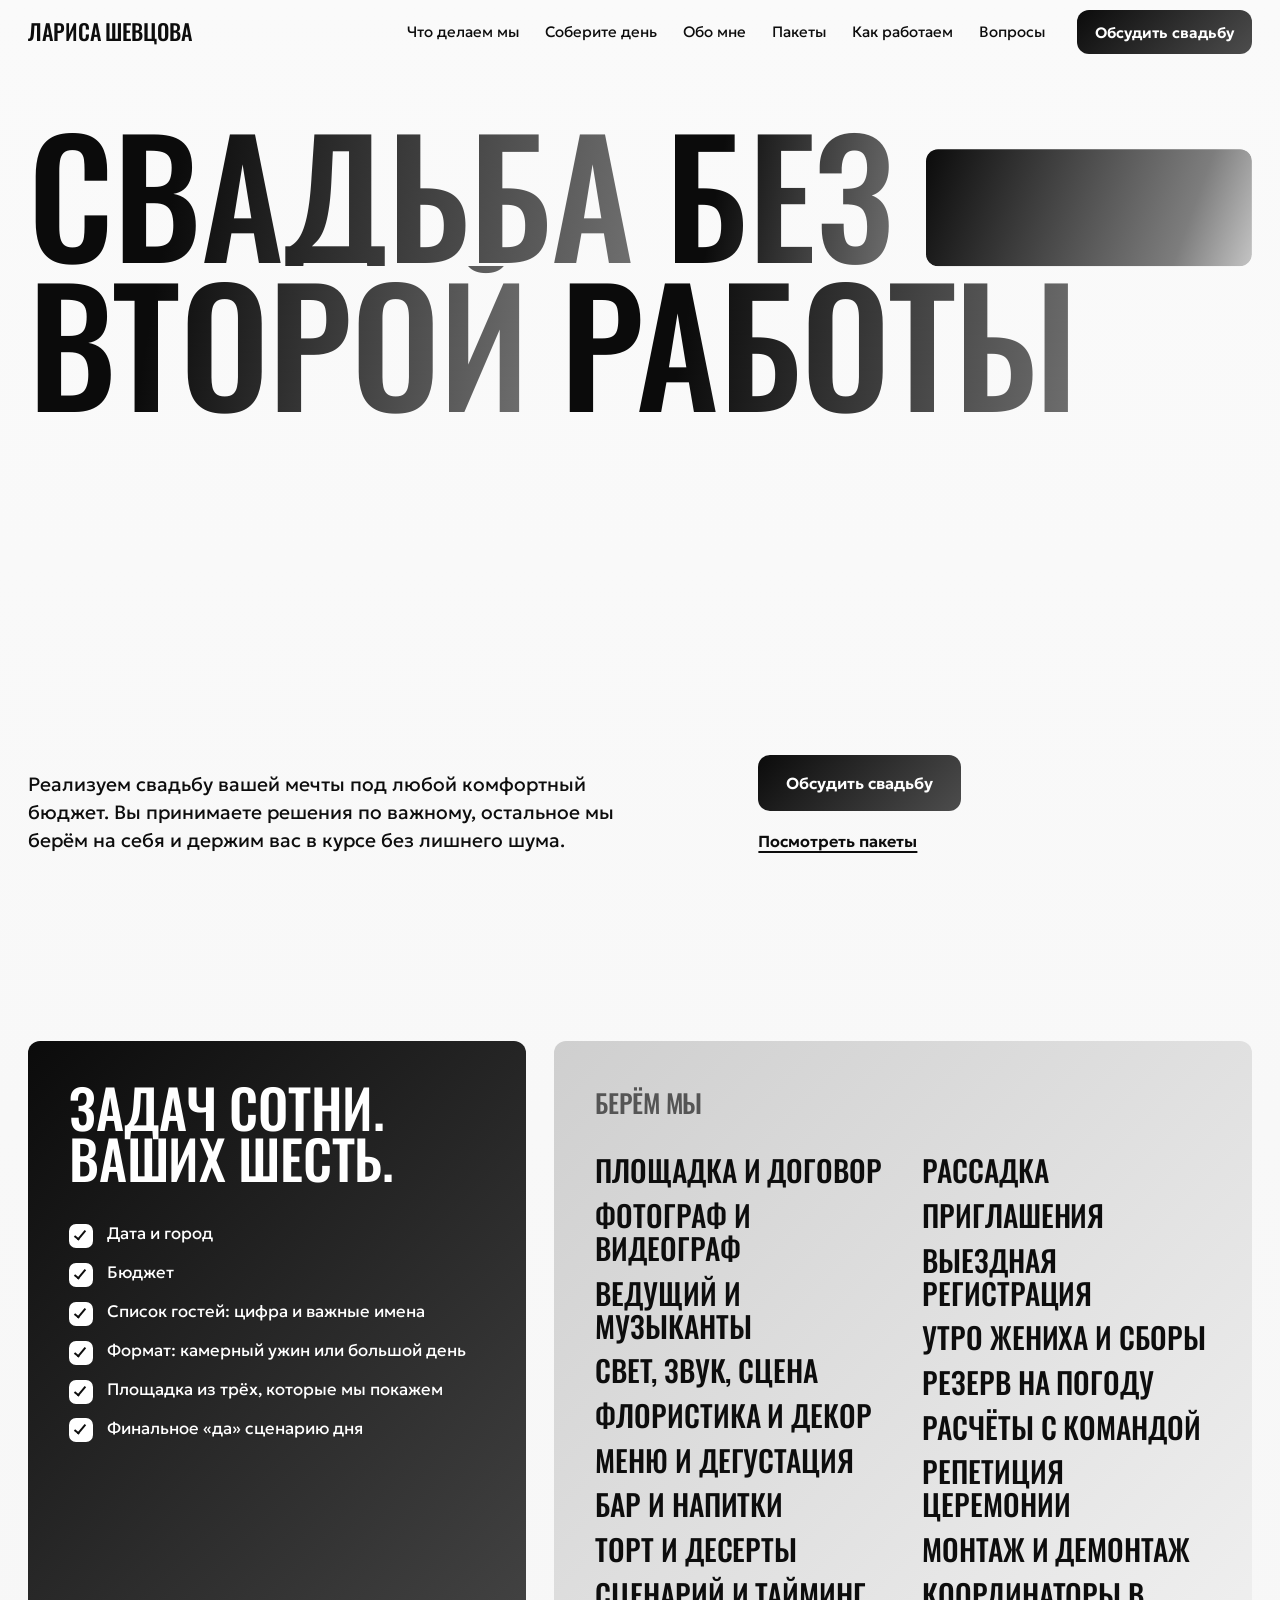
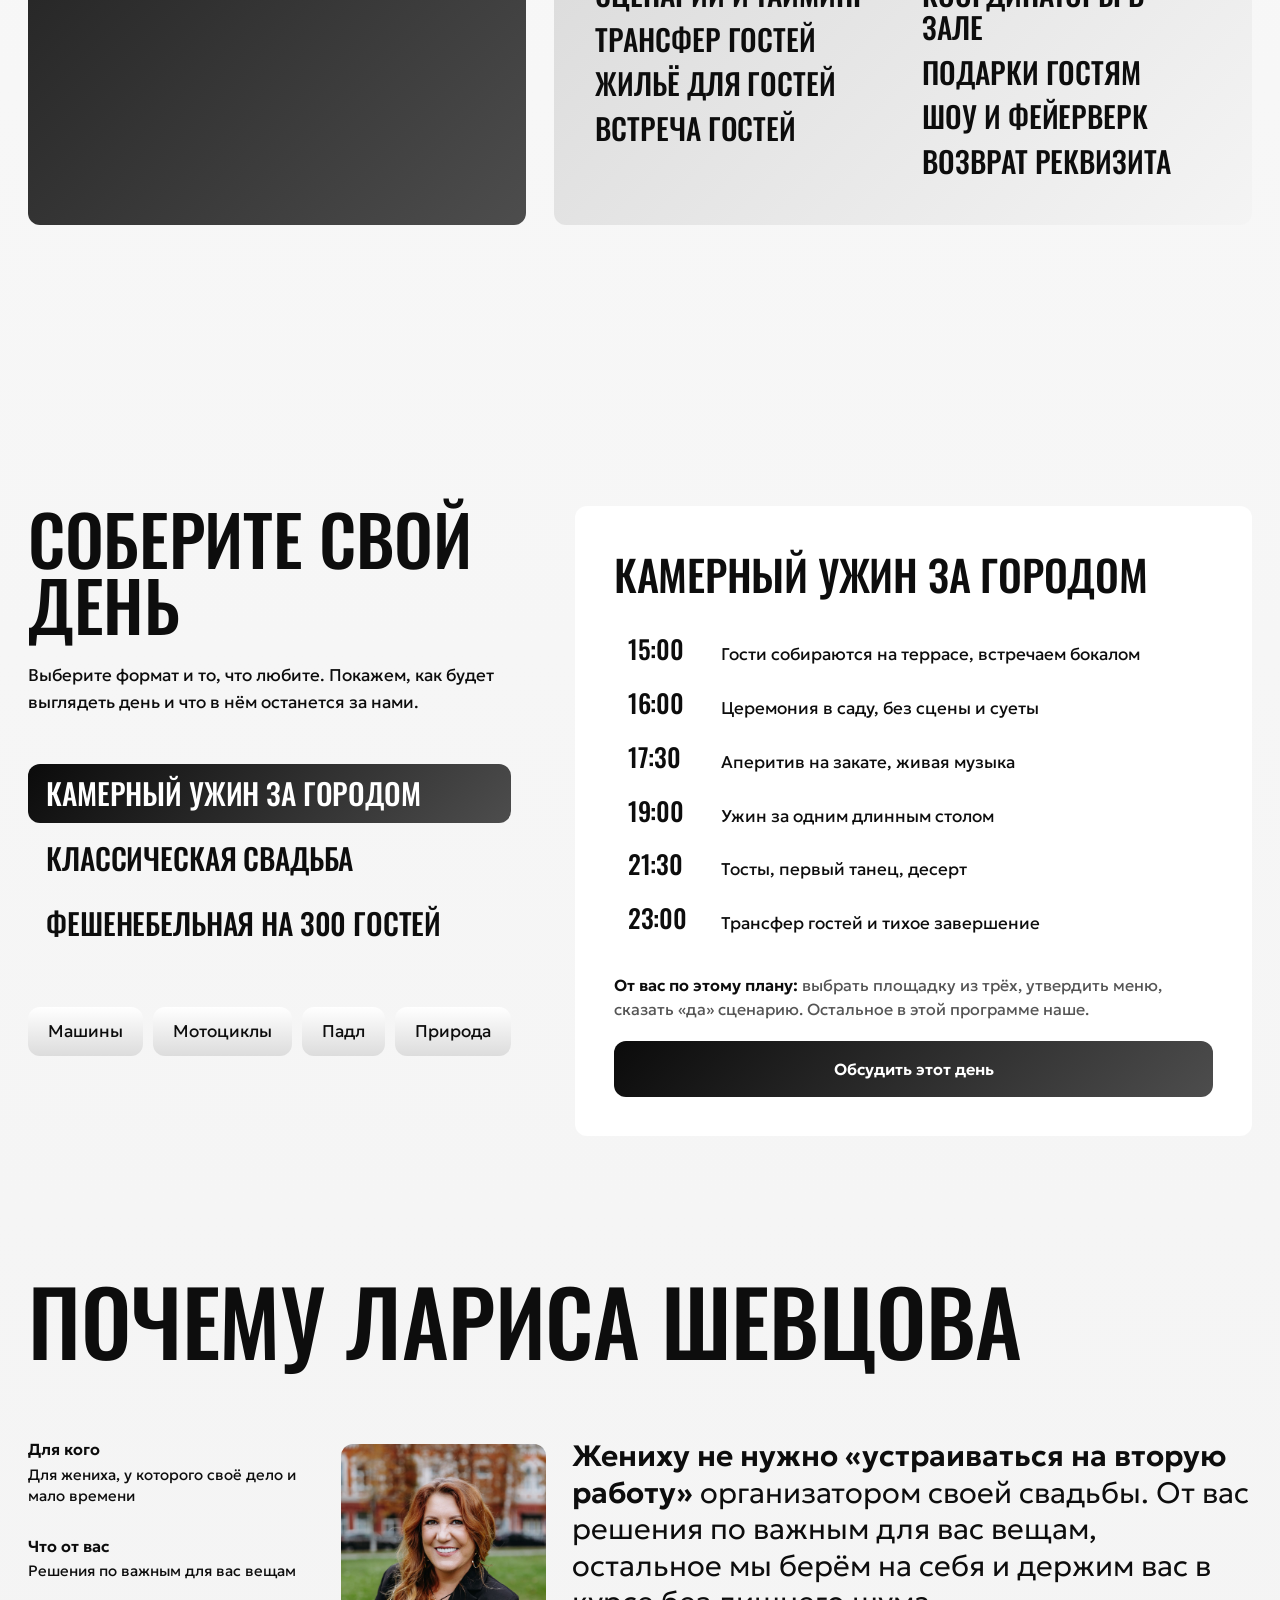
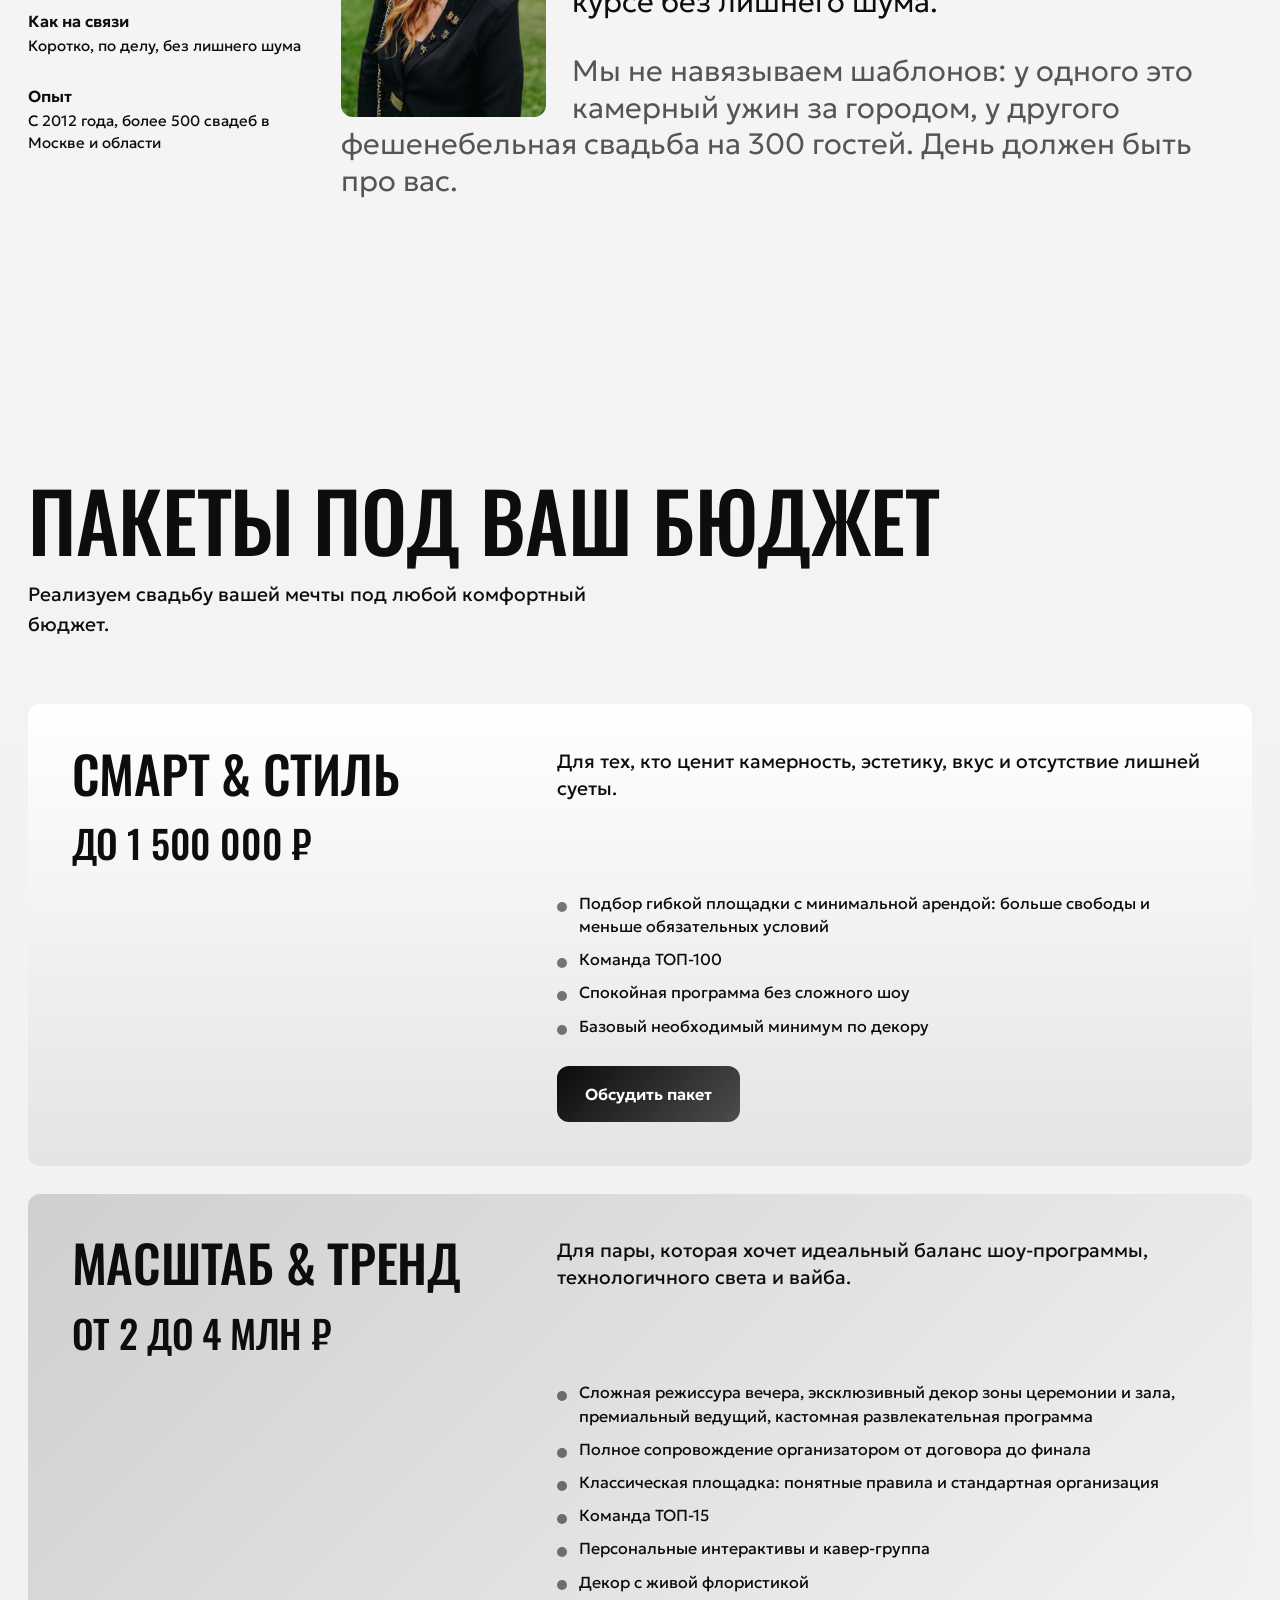
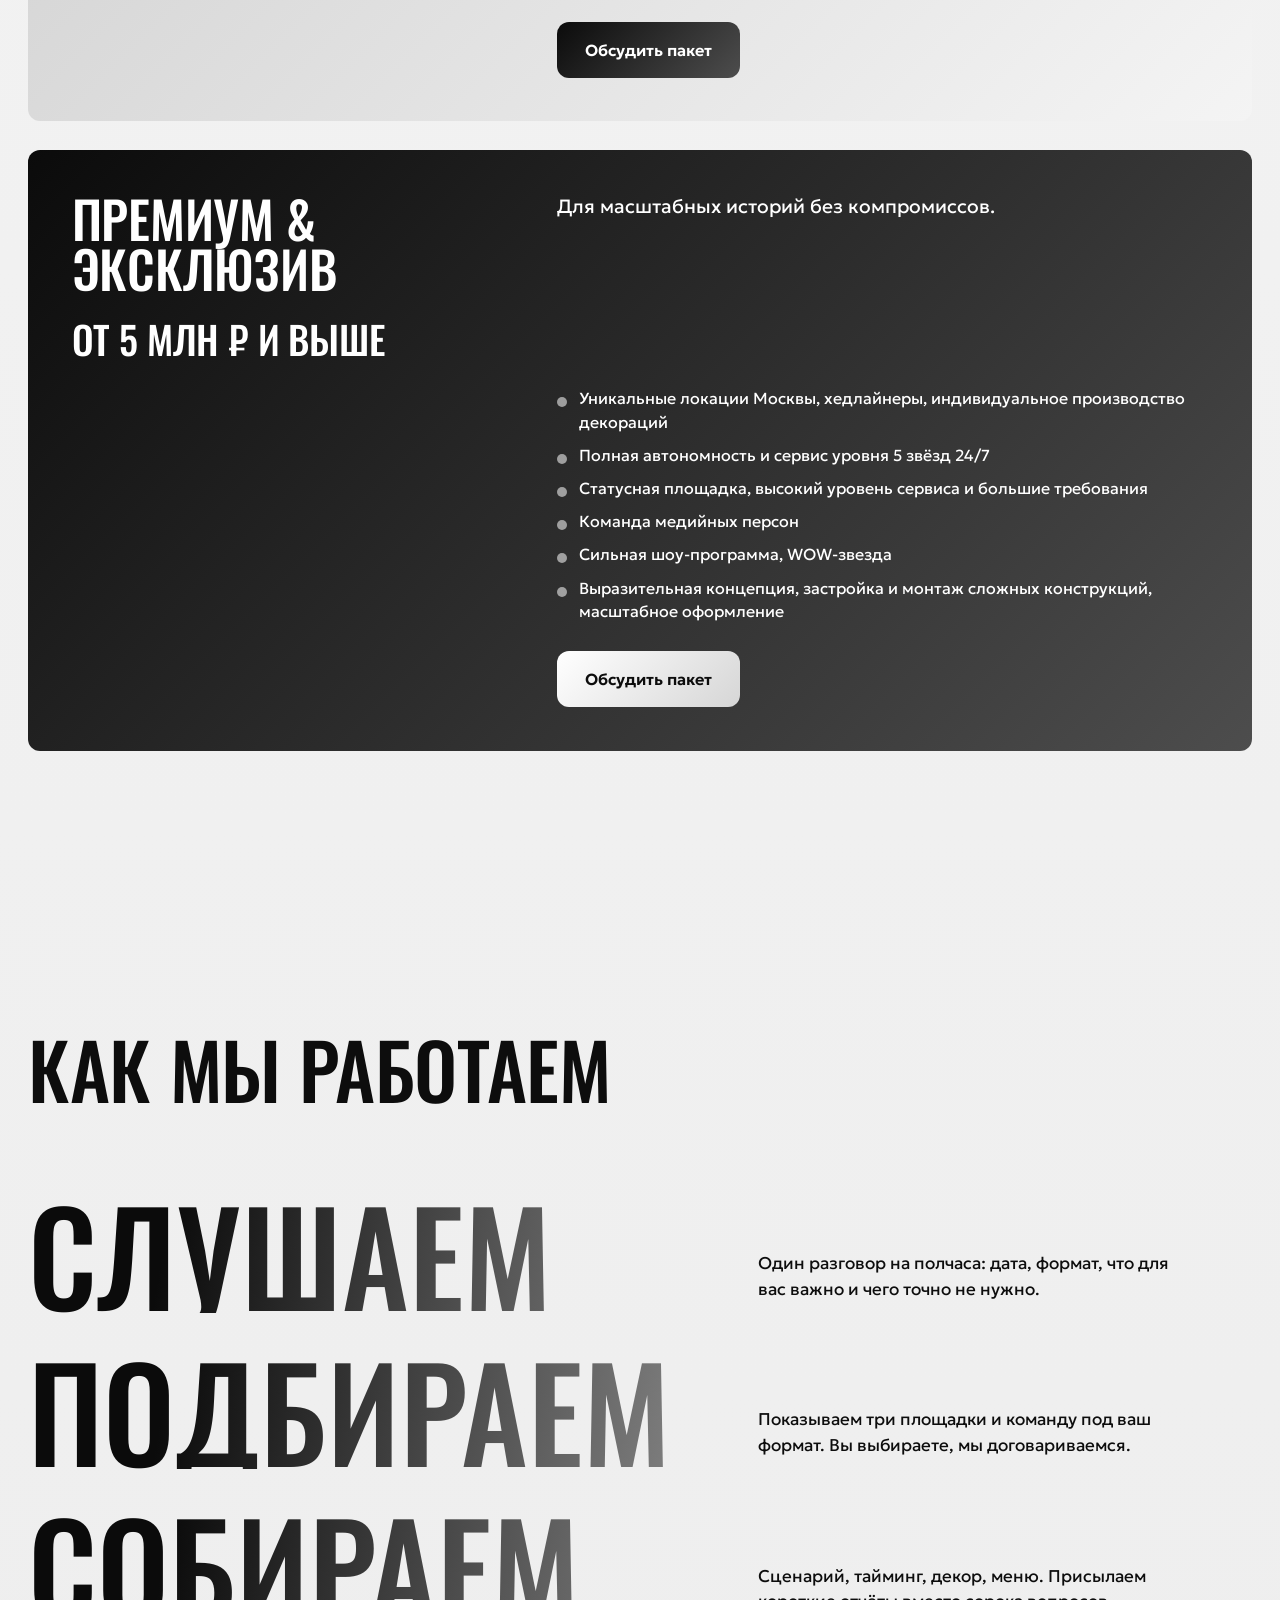
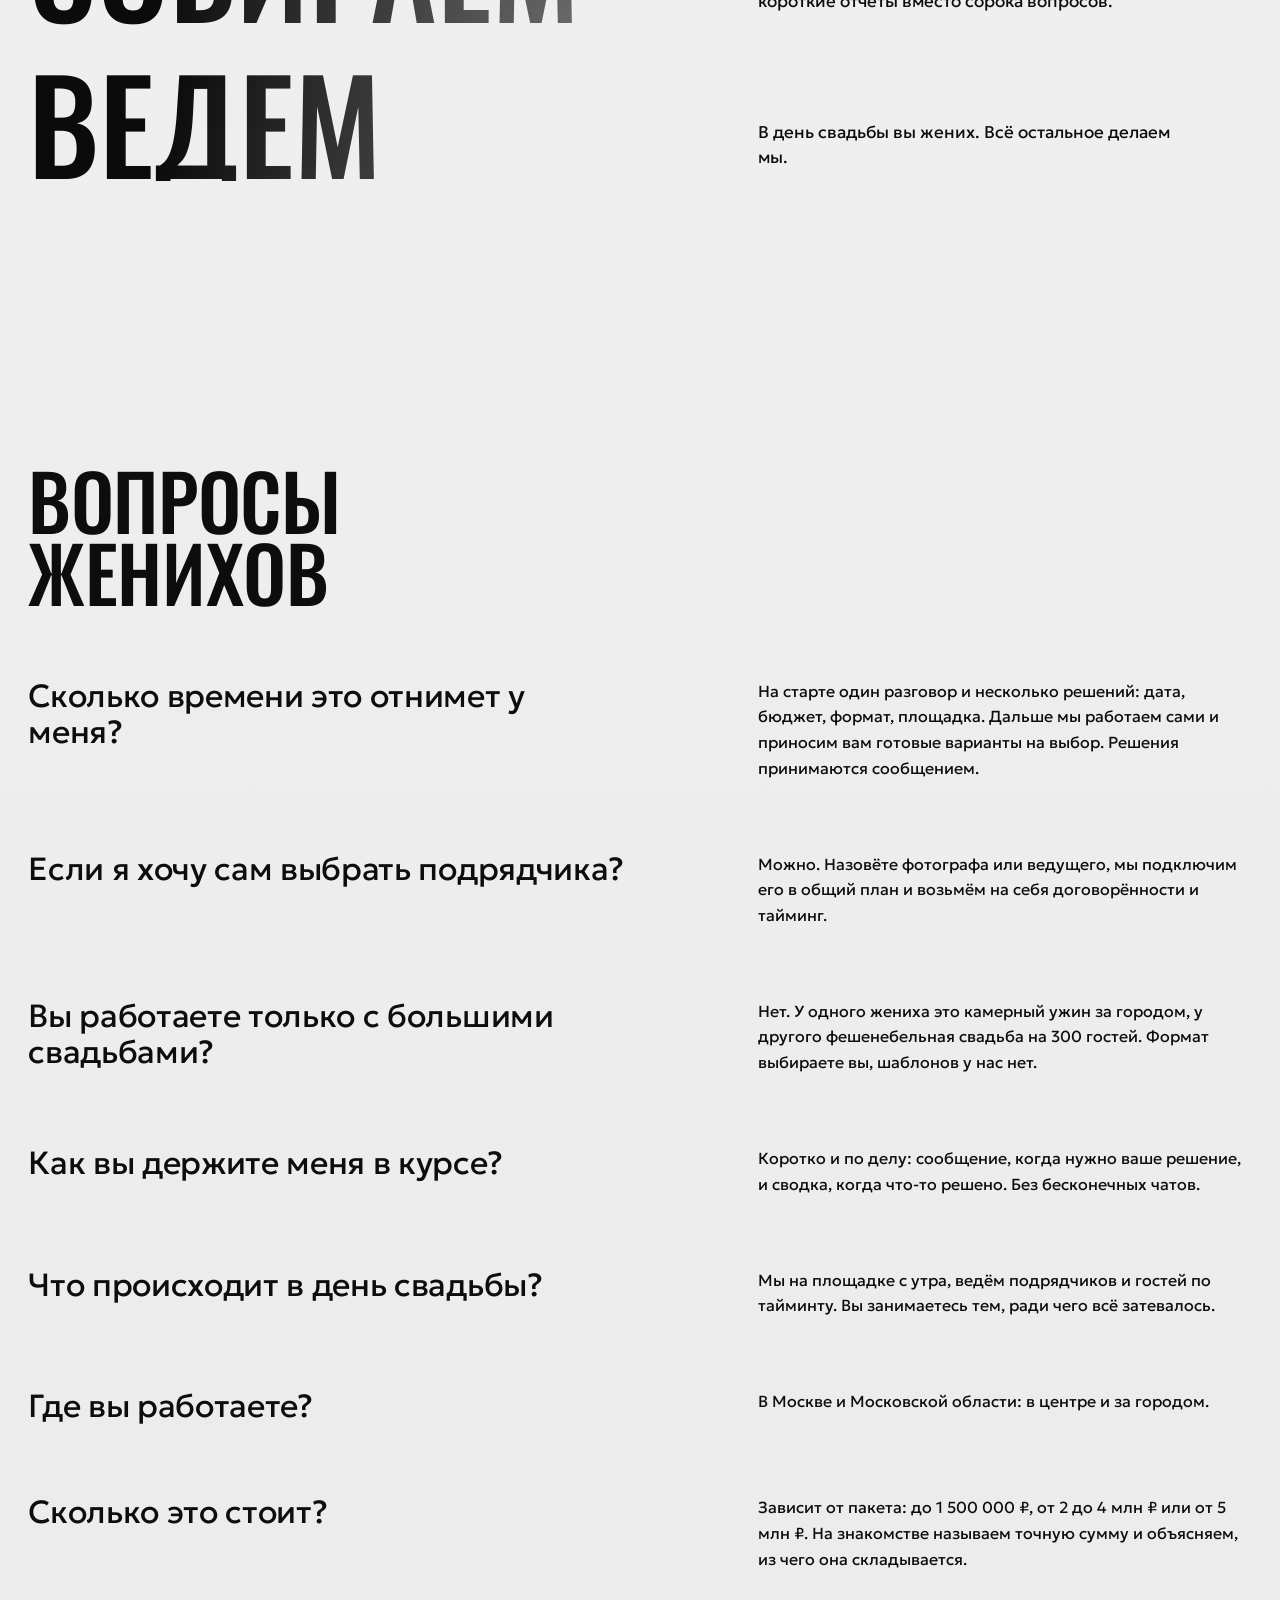
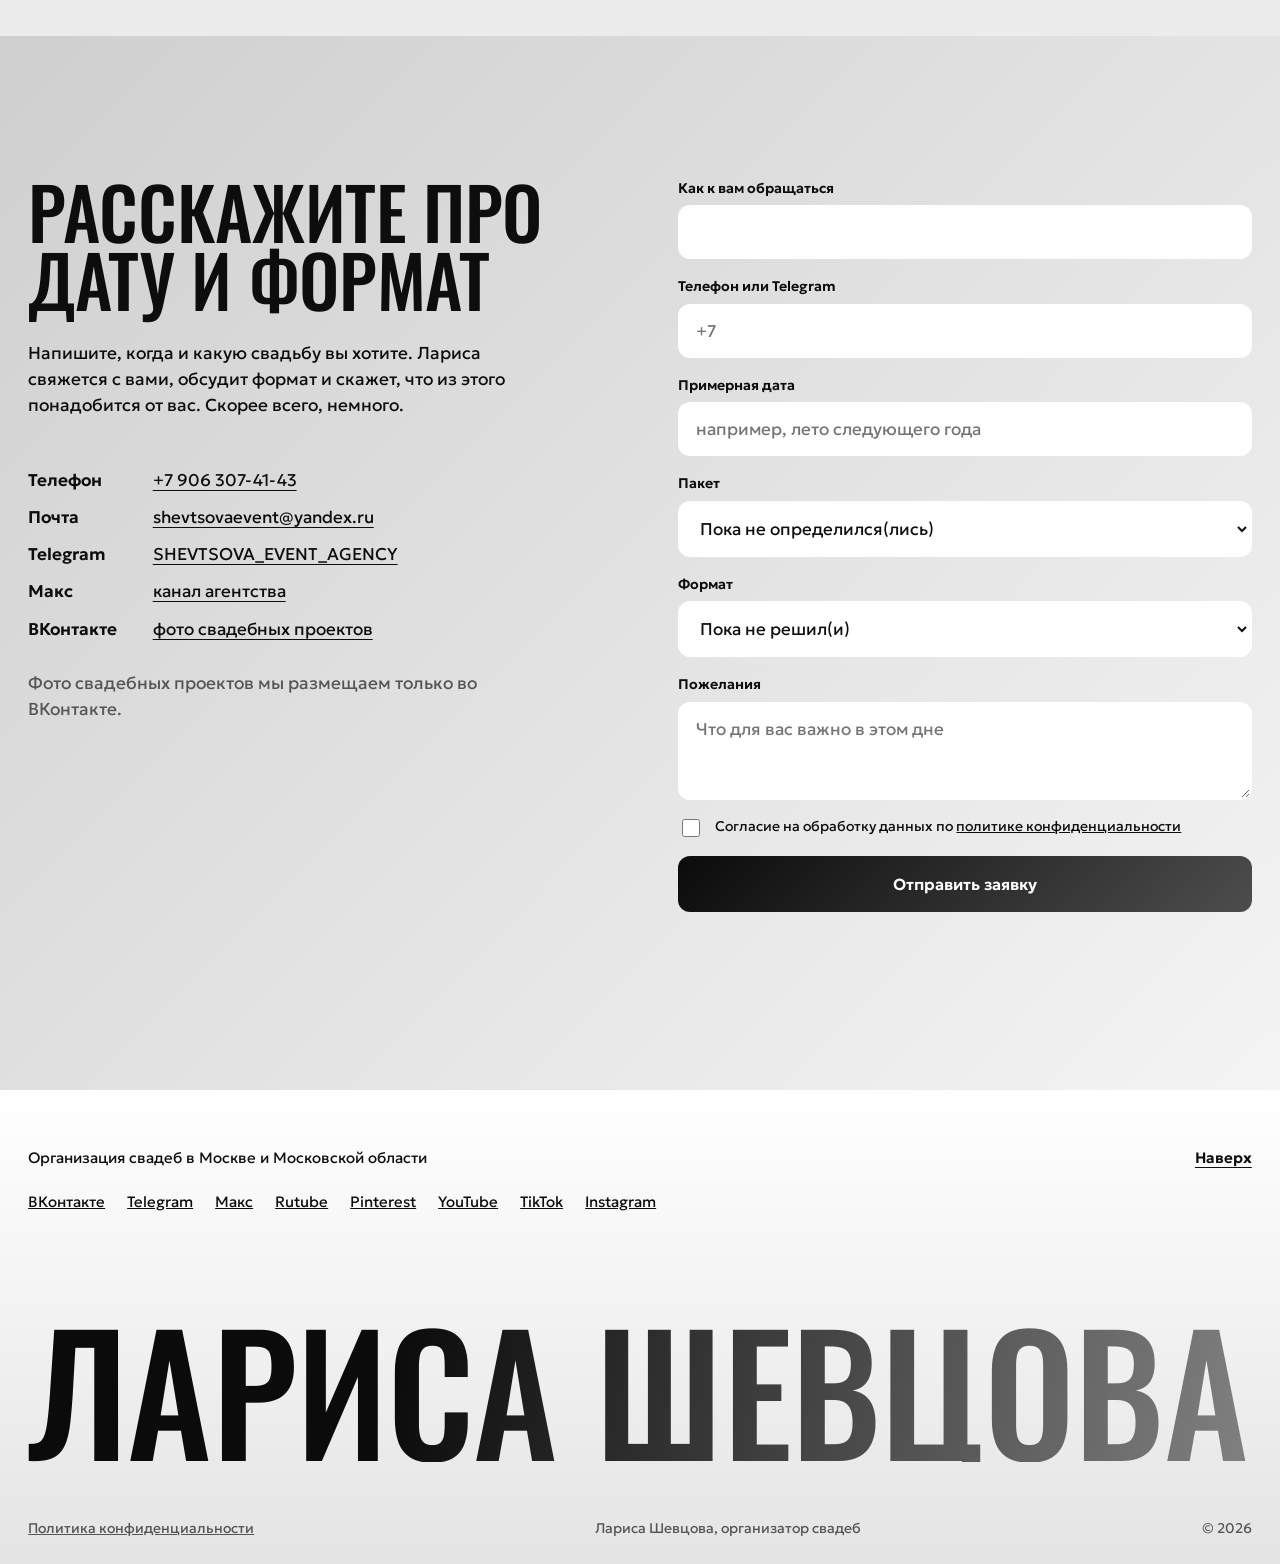
==== commit 4371af6b: "Правки: монохром с градиентами, без сцен-прокруток, пакеты, контакты и соцсети, одно фото" ====
--- a/index.html
+++ b/index.html
@@ -1,19 +1,19 @@
-<!doctype html>
+﻿<!doctype html>
 <html lang="ru">
 <head>
 <meta charset="utf-8">
 <meta name="viewport" content="width=device-width, initial-scale=1">
 <title>Лариса Шевцова — организатор свадеб для женихов</title>
-<meta name="description" content="Свадьба без второй работы: Лариса Шевцова организует свадьбы для женихов, у которых и так есть дело. Вы принимаете решения, остальное мы берём на себя и держим вас в курсе без лишнего шума.">
+<meta name="description" content="Свадьба без второй работы: Лариса Шевцова организует свадьбы в Москве для женихов, у которых и так есть дело. Три пакета: до 1 500 000 ₽, от 2 до 4 млн, от 5 млн. Вы принимаете решения, остальное берём на себя.">
 <meta property="og:title" content="Лариса Шевцова — свадьба без второй работы">
-<meta property="og:description" content="Решения по важному — ваши, остальное — наше. От камерного ужина за городом до свадьбы на 300 гостей.">
+<meta property="og:description" content="Решения по важному — ваши, остальное — наше. Свадьба под любой комфортный бюджет.">
 <meta property="og:type" content="website">
 <meta property="og:image" content="https://murzzsite.github.io/shevtsova-wedding/img/larisa-portrait.jpg">
-<meta name="theme-color" content="#f1f2ee">
+<meta name="theme-color" content="#f3f3f3">
 <script>document.documentElement.classList.add('js');if(matchMedia('(prefers-reduced-motion: reduce)').matches&&!/[?&]motion/.test(location.search))document.documentElement.classList.add('reduce')</script>
 <link rel="preconnect" href="https://fonts.googleapis.com">
 <link rel="preconnect" href="https://fonts.gstatic.com" crossorigin>
-<link href="https://fonts.googleapis.com/css2?family=Geologica:wght@300;400;600&family=Oswald:wght@500;600&display=swap" rel="stylesheet">
+<link href="https://fonts.googleapis.com/css2?family=Geologica:wght@300;400;600&family=Oswald:wght@500&display=swap" rel="stylesheet">
 <link rel="stylesheet" href="styles.css">
 </head>
 <body>
@@ -25,6 +25,7 @@
       <a href="#work">Что делаем мы</a>
       <a href="#day">Соберите день</a>
       <a href="#about">Обо мне</a>
+      <a href="#packages">Пакеты</a>
       <a href="#how">Как работаем</a>
       <a href="#faq">Вопросы</a>
     </nav>
@@ -35,13 +36,12 @@
 
 <main id="top">
 
-<!-- HERO -->
 <section class="hero" aria-labelledby="h1">
   <h1 class="hero__h" id="h1" aria-label="Свадьба без второй работы">
     <span class="ln ln1" aria-hidden="true">
       <span class="w"><span>Свадьба</span></span>
       <span class="w"><span>без</span></span>
-      <span class="strip" id="strip"><img src="img/strip.jpg" width="1400" height="383" alt="" fetchpriority="high"></span>
+      <span class="strip"></span>
     </span>
     <span class="ln ln2" aria-hidden="true">
       <span class="w"><span>второй</span></span>
@@ -49,49 +49,30 @@
     </span>
   </h1>
   <div class="hero__foot">
-    <p class="hero__lead" data-rise>Вы принимаете решения по важному, остальное мы берём на себя и держим вас в курсе без лишнего шума. Свадьбы для женихов, у которых и так есть дело.</p>
+    <p class="hero__lead" data-rise>Реализуем свадьбу вашей мечты под любой комфортный бюджет. Вы принимаете решения по важному, остальное мы берём на себя и держим вас в курсе без лишнего шума.</p>
     <div class="hero__act" data-rise>
-      <a class="btn" href="#contact" data-magnet><span>Обсудить свадьбу</span></a>
-      <a class="textlink" href="#day">Собрать свой день</a>
-    </div>
-    <figure class="hero__me" data-rise>
-      <img src="img/larisa-window.jpg" width="700" height="1050" alt="Лариса Шевцова, организатор свадеб">
-      <figcaption>Лариса Шевцова<br>организатор</figcaption>
-    </figure>
-  </div>
-</section>
-
-<!-- WINDOW: the strip opens to the full screen -->
-<section class="win" id="win" aria-labelledby="win-h">
-  <div class="win__stage">
-    <figure class="win__fig" id="winFig">
-      <img src="img/table-wide.jpg" width="2200" height="1466" alt="Стол молодожёнов у арки из белых цветов, калл и золотых свечей">
-    </figure>
-    <div class="win__plate" id="winPlate">
-      <h2 id="win-h">Решения ваши. Хлопоты наши.</h2>
-    </div>
-  </div>
-</section>
-
-<!-- TWO COLUMNS: what you decide / what we take -->
+      <a class="btn" href="#contact"><span>Обсудить свадьбу</span></a>
+      <a class="textlink" href="#packages">Посмотреть пакеты</a>
+    </div>
+  </div>
+</section>
+
 <section class="work" id="work" aria-labelledby="work-h">
-  <div class="work__stage" id="workStage">
+  <div class="wrap work__grid">
     <div class="work__you">
-      <h2 id="work-h">Задач сотни. Ваших шесть.</h2>
-      <ol class="you" id="youList">
-        <li><i aria-hidden="true"></i><span>Дата и город</span></li>
-        <li><i aria-hidden="true"></i><span>Бюджет</span></li>
-        <li><i aria-hidden="true"></i><span>Список гостей: цифра и важные имена</span></li>
-        <li><i aria-hidden="true"></i><span>Формат: камерный ужин или большой день</span></li>
-        <li><i aria-hidden="true"></i><span>Площадка из трёх, которые мы покажем</span></li>
-        <li><i aria-hidden="true"></i><span>Финальное «да» сценарию дня</span></li>
+      <h2 id="work-h" data-reveal>Задач сотни. Ваших шесть.</h2>
+      <ol class="you">
+        <li data-reveal><i aria-hidden="true"></i><span>Дата и город</span></li>
+        <li data-reveal><i aria-hidden="true"></i><span>Бюджет</span></li>
+        <li data-reveal><i aria-hidden="true"></i><span>Список гостей: цифра и важные имена</span></li>
+        <li data-reveal><i aria-hidden="true"></i><span>Формат: камерный ужин или большой день</span></li>
+        <li data-reveal><i aria-hidden="true"></i><span>Площадка из трёх, которые мы покажем</span></li>
+        <li data-reveal><i aria-hidden="true"></i><span>Финальное «да» сценарию дня</span></li>
       </ol>
-      <p class="work__count" aria-hidden="true"><b id="youN">0</b> из 6 решений приняли вы</p>
-    </div>
-    <div class="work__we">
+    </div>
+    <div class="work__we" data-reveal>
       <h3 class="work__we-h">Берём мы</h3>
-      <div class="we-clip" id="weClip">
-      <ul class="we" id="weList">
+      <ul class="we">
         <li>Площадка и договор</li>
         <li>Фотограф и видеограф</li>
         <li>Ведущий и музыканты</li>
@@ -117,13 +98,10 @@
         <li>Шоу и фейерверк</li>
         <li>Возврат реквизита</li>
       </ul>
-      </div>
-      <p class="work__count work__count--we" aria-hidden="true">Мы закрыли <b id="weN">0</b> задач</p>
-    </div>
-  </div>
-</section>
-
-<!-- LIVE: build your day -->
+    </div>
+  </div>
+</section>
+
 <section class="day" id="day" aria-labelledby="day-h">
   <div class="wrap day__grid">
     <div class="day__ctl">
@@ -147,16 +125,14 @@
     </div>
 
     <div class="sheet" id="sheet" data-reveal>
-      <p class="sheet__t">Программа дня</p>
       <p class="sheet__f" id="sheetFmt">Камерный ужин за городом</p>
       <ol class="sheet__rows" id="sheetRows"></ol>
       <p class="sheet__you"><b>От вас по этому плану:</b> выбрать площадку из трёх, утвердить меню, сказать «да» сценарию. Остальное в этой программе наше.</p>
-      <a class="btn btn--wide" href="#contact" id="dayGo" data-magnet><span>Обсудить этот день</span></a>
-    </div>
-  </div>
-</section>
-
-<!-- ABOUT -->
+      <a class="btn btn--wide" href="#contact" id="dayGo"><span>Обсудить этот день</span></a>
+    </div>
+  </div>
+</section>
+
 <section class="about" id="about" aria-labelledby="about-h">
   <div class="wrap">
     <h2 id="about-h" class="about__h" data-reveal>Почему Лариса Шевцова</h2>
@@ -165,6 +141,7 @@
         <li><b>Для кого</b>Для жениха, у которого своё дело и мало времени</li>
         <li><b>Что от вас</b>Решения по важным для вас вещам</li>
         <li><b>Как на связи</b>Коротко, по делу, без лишнего шума</li>
+        <li><b>Опыт</b>С 2012 года, более 500 свадеб в Москве и области</li>
       </ul>
       <div class="about__text" data-reveal>
         <img class="about__drop" src="img/larisa-portrait.jpg" width="1100" height="1650" alt="Лариса Шевцова" loading="lazy">
@@ -172,70 +149,93 @@
         <p class="soft">Мы не навязываем шаблонов: у одного это камерный ужин за городом, у другого фешенебельная свадьба на 300 гостей. День должен быть про вас.</p>
       </div>
     </div>
-    <div class="about__pics">
-      <img data-drift="-0.04" src="img/larisa-park.jpg" width="1000" height="1500" alt="Лариса Шевцова в парке" loading="lazy">
-      <img data-drift="0.05" src="img/larisa-blue-1.jpg" width="900" height="1349" alt="Лариса Шевцова среди голубых цветов на площадке" loading="lazy">
-      <img data-drift="-0.03" src="img/larisa-studio.jpg" width="800" height="1174" alt="Лариса Шевцова в белом жакете" loading="lazy">
-    </div>
-  </div>
-</section>
-
-<!-- GALLERY: horizontal rail -->
-<section class="gal" id="gal" aria-labelledby="gal-h">
-  <div class="gal__stage" id="galStage">
-    <div class="gal__top">
-      <h2 id="gal-h" class="gal__h">День должен быть про вас</h2>
-      <p class="gal__cap">Кадры с площадок, где работает Лариса</p>
-    </div>
-    <div class="gal__rail" id="galRail">
-      <img src="img/table-wide-2.jpg" width="1600" height="1066" alt="Стол с калами, свечами и белыми розами на фоне арки" loading="lazy">
-      <img src="img/larisa-arch.jpg" width="900" height="1349" alt="Лариса Шевцова у арки с монограммой, белые цветы" loading="lazy">
-      <img src="img/table-flower.jpg" width="1600" height="1066" alt="Лариса Шевцова поправляет букет калл на столе" loading="lazy">
-      <img src="img/larisa-bow.jpg" width="1000" height="1501" alt="Лариса Шевцова у большого белого банта и окна в пол" loading="lazy">
-      <img src="img/larisa-blue-wide.jpg" width="1800" height="1199" alt="Лариса Шевцова в зале с белыми арками и голубыми цветами" loading="lazy">
-      <img src="img/larisa-hall.jpg" width="900" height="1350" alt="Лариса Шевцова в дверях зала с высокими шторами" loading="lazy">
-      <img src="img/table-glass.jpg" width="1600" height="1066" alt="Лариса Шевцова держит бокал у сервированного стола" loading="lazy">
-    </div>
-  </div>
-</section>
-
-<!-- HOW: one verb at a time -->
+  </div>
+</section>
+
+<section class="pk" id="packages" aria-labelledby="pk-h">
+  <div class="wrap">
+    <h2 id="pk-h" class="pk__h" data-reveal>Пакеты под ваш бюджет</h2>
+    <p class="pk__lead" data-reveal>Реализуем свадьбу вашей мечты под любой комфортный бюджет.</p>
+    <div class="pk__list">
+
+      <article class="pk__b pk__b--1" data-reveal>
+        <div class="pk__head">
+          <h3 class="pk__name">Смарт &amp; Стиль</h3>
+          <p class="pk__sum">до 1 500 000 ₽</p>
+        </div>
+        <p class="pk__for">Для тех, кто ценит камерность, эстетику, вкус и отсутствие лишней суеты.</p>
+        <ul class="pk__in">
+          <li>Подбор гибкой площадки с минимальной арендой: больше свободы и меньше обязательных условий</li>
+          <li>Команда ТОП-100</li>
+          <li>Спокойная программа без сложного шоу</li>
+          <li>Базовый необходимый минимум по декору</li>
+        </ul>
+        <a class="btn" href="#contact" data-pack="Смарт & Стиль"><span>Обсудить пакет</span></a>
+      </article>
+
+      <article class="pk__b pk__b--2" data-reveal>
+        <div class="pk__head">
+          <h3 class="pk__name">Масштаб &amp; Тренд</h3>
+          <p class="pk__sum">от 2 до 4 млн ₽</p>
+        </div>
+        <p class="pk__for">Для пары, которая хочет идеальный баланс шоу-программы, технологичного света и вайба.</p>
+        <ul class="pk__in">
+          <li>Сложная режиссура вечера, эксклюзивный декор зоны церемонии и зала, премиальный ведущий, кастомная развлекательная программа</li>
+          <li>Полное сопровождение организатором от договора до финала</li>
+          <li>Классическая площадка: понятные правила и стандартная организация</li>
+          <li>Команда ТОП-15</li>
+          <li>Персональные интерактивы и кавер-группа</li>
+          <li>Декор с живой флористикой</li>
+        </ul>
+        <a class="btn" href="#contact" data-pack="Масштаб & Тренд"><span>Обсудить пакет</span></a>
+      </article>
+
+      <article class="pk__b pk__b--3" data-reveal>
+        <div class="pk__head">
+          <h3 class="pk__name">Премиум &amp; Эксклюзив</h3>
+          <p class="pk__sum">от 5 млн ₽ и выше</p>
+        </div>
+        <p class="pk__for">Для масштабных историй без компромиссов.</p>
+        <ul class="pk__in">
+          <li>Уникальные локации Москвы, хедлайнеры, индивидуальное производство декораций</li>
+          <li>Полная автономность и сервис уровня 5 звёзд 24/7</li>
+          <li>Статусная площадка, высокий уровень сервиса и большие требования</li>
+          <li>Команда медийных персон</li>
+          <li>Сильная шоу-программа, WOW-звезда</li>
+          <li>Выразительная концепция, застройка и монтаж сложных конструкций, масштабное оформление</li>
+        </ul>
+        <a class="btn btn--light" href="#contact" data-pack="Премиум & Эксклюзив"><span>Обсудить пакет</span></a>
+      </article>
+
+    </div>
+  </div>
+</section>
+
 <section class="how" id="how" aria-labelledby="how-h">
-  <article class="vb" style="--pos:50% 40%">
-    <div class="vb__in">
-      <img src="img/larisa-blue-wide.jpg" width="1800" height="1199" alt="" loading="lazy">
-      <h2 id="how-h" class="vb__h">Как мы работаем</h2>
-      <p class="vb__w" aria-label="Слушаем">Слушаем</p>
-      <p class="vb__p">Один разговор на полчаса: дата, формат, что для вас важно и чего точно не нужно.</p>
-    </div>
-  </article>
-  <article class="vb" style="--pos:50% 55%">
-    <div class="vb__in">
-      <img src="img/larisa-hall.jpg" width="900" height="1350" alt="" loading="lazy">
-      <p class="vb__w">Подбираем</p>
-      <p class="vb__p">Показываем три площадки и команду под ваш формат. Вы выбираете, мы договариваемся.</p>
-    </div>
-  </article>
-  <article class="vb" style="--pos:50% 60%">
-    <div class="vb__in">
-      <img src="img/table-wide.jpg" width="2200" height="1466" alt="" loading="lazy">
-      <p class="vb__w">Собираем</p>
-      <p class="vb__p">Сценарий, тайминг, декор, меню. Присылаем короткие отчёты вместо сорока вопросов.</p>
-    </div>
-  </article>
-  <article class="vb" style="--pos:50% 35%">
-    <div class="vb__in">
-      <img src="img/larisa-arch.jpg" width="900" height="1349" alt="" loading="lazy">
-      <p class="vb__w">Ведём</p>
-      <p class="vb__p">В день свадьбы вы жених. Всё остальное делаем мы.</p>
-    </div>
-  </article>
-</section>
-
-<!-- FAQ -->
+  <div class="wrap">
+    <h2 id="how-h" class="how__h" data-reveal>Как мы работаем</h2>
+    <div class="st" data-reveal>
+      <p class="st__w">Слушаем</p>
+      <p class="st__p">Один разговор на полчаса: дата, формат, что для вас важно и чего точно не нужно.</p>
+    </div>
+    <div class="st" data-reveal>
+      <p class="st__w">Подбираем</p>
+      <p class="st__p">Показываем три площадки и команду под ваш формат. Вы выбираете, мы договариваемся.</p>
+    </div>
+    <div class="st" data-reveal>
+      <p class="st__w">Собираем</p>
+      <p class="st__p">Сценарий, тайминг, декор, меню. Присылаем короткие отчёты вместо сорока вопросов.</p>
+    </div>
+    <div class="st" data-reveal>
+      <p class="st__w">Ведём</p>
+      <p class="st__p">В день свадьбы вы жених. Всё остальное делаем мы.</p>
+    </div>
+  </div>
+</section>
+
 <section class="faq" id="faq" aria-labelledby="faq-h">
   <div class="wrap">
-    <div class="qa qa--head"><h2 id="faq-h" data-reveal>Вопросы женихов</h2><span></span></div>
+    <div class="qa"><h2 id="faq-h" data-reveal>Вопросы женихов</h2></div>
     <div class="qa" data-reveal>
       <h3>Сколько времени это отнимет у меня?</h3>
       <p>На старте один разговор и несколько решений: дата, бюджет, формат, площадка. Дальше мы работаем сами и приносим вам готовые варианты на выбор. Решения принимаются сообщением.</p>
@@ -257,24 +257,43 @@
       <p>Мы на площадке с утра, ведём подрядчиков и гостей по тайминту. Вы занимаетесь тем, ради чего всё затевалось.</p>
     </div>
     <div class="qa" data-reveal>
+      <h3>Где вы работаете?</h3>
+      <p>В Москве и Московской области: в центре и за городом.</p>
+    </div>
+    <div class="qa" data-reveal>
       <h3>Сколько это стоит?</h3>
-      <p>Зависит от формата и числа гостей. На знакомстве называем ориентир и объясняем, из чего он складывается.</p>
-    </div>
-  </div>
-</section>
-
-<!-- CONTACT -->
+      <p>Зависит от пакета: до 1 500 000 ₽, от 2 до 4 млн ₽ или от 5 млн ₽. На знакомстве называем точную сумму и объясняем, из чего она складывается.</p>
+    </div>
+  </div>
+</section>
+
 <section class="contact" id="contact" aria-labelledby="contact-h">
   <div class="wrap contact__grid">
     <div class="contact__txt">
       <h2 id="contact-h" data-reveal>Расскажите про дату и формат</h2>
       <p data-reveal>Напишите, когда и какую свадьбу вы хотите. Лариса свяжется с вами, обсудит формат и скажет, что из этого понадобится от вас. Скорее всего, немного.</p>
+      <ul class="links" data-reveal>
+        <li><b>Телефон</b><a href="tel:+79063074143">+7 906 307-41-43</a></li>
+        <li><b>Почта</b><a href="mailto:shevtsovaevent@yandex.ru">shevtsovaevent@yandex.ru</a></li>
+        <li><b>Telegram</b><a href="https://t.me/SHEVTSOVA_EVENT_AGENCY" target="_blank" rel="noopener">SHEVTSOVA_EVENT_AGENCY</a></li>
+        <li><b>Макс</b><a href="https://max.ru/channel_shevtsovaevent" target="_blank" rel="noopener">канал агентства</a></li>
+        <li><b>ВКонтакте</b><a href="https://vk.com/shevtsovaevent.agency" target="_blank" rel="noopener">фото свадебных проектов</a></li>
+      </ul>
+      <p class="links__note" data-reveal>Фото свадебных проектов мы размещаем только во ВКонтакте.</p>
     </div>
     <form class="form" id="leadForm" data-reveal novalidate>
       <input type="text" name="_gotcha" style="display:none" tabindex="-1" autocomplete="off">
       <label class="field"><span>Как к вам обращаться</span><input type="text" name="name" autocomplete="given-name" required></label>
       <label class="field"><span>Телефон или Telegram</span><input type="tel" name="phone" autocomplete="tel" inputmode="tel" placeholder="+7" required></label>
       <label class="field"><span>Примерная дата</span><input type="text" name="date" placeholder="например, лето следующего года"></label>
+      <label class="field"><span>Пакет</span>
+        <select name="package" id="packSelect">
+          <option>Пока не определился(лись)</option>
+          <option>Смарт &amp; Стиль, до 1 500 000 ₽</option>
+          <option>Масштаб &amp; Тренд, от 2 до 4 млн ₽</option>
+          <option>Премиум &amp; Эксклюзив, от 5 млн ₽</option>
+        </select>
+      </label>
       <label class="field"><span>Формат</span>
         <select name="format" id="fmtSelect">
           <option>Пока не решил(и)</option>
@@ -296,9 +315,19 @@
 <footer class="foot">
   <div class="wrap">
     <div class="foot__top">
-      <p>Организация свадеб для женихов, у которых и так есть дело.</p>
+      <p>Организация свадеб в Москве и Московской области</p>
       <a href="#top">Наверх</a>
     </div>
+    <p class="foot__soc">
+      <a href="https://vk.com/shevtsovaevent.agency" target="_blank" rel="noopener">ВКонтакте</a>
+      <a href="https://t.me/SHEVTSOVA_EVENT_AGENCY" target="_blank" rel="noopener">Telegram</a>
+      <a href="https://max.ru/channel_shevtsovaevent" target="_blank" rel="noopener">Макс</a>
+      <a href="https://rutube.ru/channel/62236801/" target="_blank" rel="noopener">Rutube</a>
+      <a href="https://pin.it/4xuyQlP5x" target="_blank" rel="noopener">Pinterest</a>
+      <a href="https://www.youtube.com/@shevtsovaevent.agency" target="_blank" rel="noopener">YouTube</a>
+      <a href="https://www.tiktok.com/@shevtsovaevent.agency" target="_blank" rel="noopener">TikTok</a>
+      <a href="https://www.instagram.com/shevtsovaevent.agency" target="_blank" rel="noopener">Instagram</a>
+    </p>
     <p class="foot__name" aria-hidden="true">Лариса Шевцова</p>
     <div class="foot__meta">
       <a href="privacy.html">Политика конфиденциальности</a>
--- a/styles.css
+++ b/styles.css
@@ -1,42 +1,45 @@
 :root{
-  --bg:#f1f2ee; --surface:#e3e7df; --ink:#12150f; --soft:#4b5245; --lime:#d9f29a; --white:#fff;
+  --bg:#f3f3f3; --ink:#0d0d0d; --soft:#555; --line:#d2d2d2;
+  --g-light:linear-gradient(180deg,#ffffff 0%,#e4e4e4 100%);
+  --g-mid:linear-gradient(135deg,#cfcfcf 0%,#f4f4f4 100%);
+  --g-dark:linear-gradient(135deg,#0b0b0b 0%,#4d4d4d 100%);
+  --g-page:linear-gradient(180deg,#fafafa 0%,#e9e9e9 100%);
   --m:clamp(16px,2.2vw,32px); --r:12px;
   --head:'Oswald','Arial Narrow',Impact,sans-serif; --body:'Geologica',system-ui,-apple-system,'Segoe UI',sans-serif;
-  --ease:cubic-bezier(.2,.7,.1,1); --ease-io:cubic-bezier(.65,0,.25,1);
-  --gap:clamp(96px,12vw,200px);
+  --ease:cubic-bezier(.2,.7,.1,1);
+  --gap:clamp(88px,11vw,180px);
 }
 *,*::before,*::after{box-sizing:border-box}
-html{-webkit-text-size-adjust:100%;scroll-behavior:auto}
-body{margin:0;background:var(--bg);color:var(--ink);font:300 clamp(17px,1.1vw + 11px,19px)/1.6 var(--body);-webkit-font-smoothing:antialiased;overflow-x:hidden}
+html{-webkit-text-size-adjust:100%;overflow-x:clip}
+body{margin:0;background:var(--g-page);background-color:var(--bg);color:var(--ink);font:300 clamp(17px,1.1vw + 11px,19px)/1.6 var(--body);-webkit-font-smoothing:antialiased;overflow-x:clip}
 img{display:block;max-width:100%;height:auto}
 a{color:inherit}
 h1,h2,h3,p,ol,ul,figure,fieldset{margin:0;padding:0}
 ol,ul{list-style:none}
-::selection{background:var(--lime);color:var(--ink)}
+::selection{background:var(--ink);color:#fff}
 :focus-visible{outline:3px solid var(--ink);outline-offset:3px}
 .wrap{padding-inline:var(--m)}
-
-/* display type */
-h1,h2,.logo,.hero__h,.work__we-h,.we,.vb__w,.foot__name,.opt__row span,.sheet__f,.sheet__rows time,.work__count{
+.sr{position:absolute;width:1px;height:1px;overflow:hidden;clip:rect(0 0 0 0);white-space:nowrap}
+
+h1,h2,.logo,.hero__h,.work__we-h,.we,.vb__w,.foot__name,.opt__row span,.sheet__f,.sheet__rows time,.pk__name,.pk__sum{
   font-family:var(--head);font-weight:500;text-transform:uppercase;letter-spacing:-.005em}
 
-.sr{position:absolute;width:1px;height:1px;overflow:hidden;clip:rect(0 0 0 0);white-space:nowrap}
 /* buttons */
-.btn{display:inline-flex;align-items:center;justify-content:center;height:56px;padding:0 28px;background:var(--ink);color:#fff;border:0;border-radius:var(--r);font:600 16px/1 var(--body);text-decoration:none;cursor:pointer;transition:transform .35s var(--ease),background .25s;will-change:transform}
-.btn:hover{background:#2b3324}
-.btn:active{transform:scale(.97)!important}
+.btn{display:inline-flex;align-items:center;justify-content:center;height:56px;padding:0 28px;background:var(--g-dark);color:#fff;border:0;border-radius:var(--r);font:600 16px/1 var(--body);text-decoration:none;cursor:pointer;transition:transform .35s var(--ease),filter .25s}
+.btn:hover{filter:brightness(1.35)}
+.btn:active{transform:scale(.97)}
 .btn--sm{height:44px;padding:0 18px;font-size:15px}
 .btn--wide{width:100%}
+.btn--light{background:linear-gradient(135deg,#fff,#d6d6d6);color:var(--ink)}
 .btn[disabled]{opacity:.6;cursor:default}
 .textlink{font-weight:600;font-size:16px;text-decoration:underline;text-underline-offset:.28em;text-decoration-thickness:2px}
-.textlink:hover{text-decoration-color:var(--lime)}
 
 /* header */
 .header{position:fixed;inset:0 0 auto 0;z-index:50;transition:background .3s}
-.header.scrolled{background:var(--bg)}
+.header.scrolled{background:linear-gradient(180deg,#fff,#ececec)}
 .header__in{display:flex;align-items:center;gap:32px;height:64px;padding-inline:var(--m)}
 .logo{font-size:22px;text-decoration:none;margin-right:auto;white-space:nowrap}
-.nav{display:flex;gap:28px;font-size:15px;font-weight:400}
+.nav{display:flex;gap:26px;font-size:15px;font-weight:400}
 .nav a{text-decoration:none;padding:6px 0;transition:opacity .2s}
 .nav a:hover{opacity:.55}
 .burger{display:none;width:44px;height:44px;background:none;border:0;padding:0;position:relative;cursor:pointer}
@@ -46,59 +49,38 @@
 .burger.is-open i:last-child{transform:translateY(-3.5px) rotate(-45deg)}
 
 /* hero */
-.hero{min-height:100svh;display:flex;flex-direction:column;justify-content:space-between;gap:clamp(28px,5vh,64px);padding:clamp(84px,11vh,108px) var(--m) clamp(24px,4vh,40px)}
-.hero__h{font-size:clamp(52px,12.4vw,236px);line-height:.94;display:block}
+.hero{display:flex;flex-direction:column;justify-content:space-between;gap:clamp(36px,7vh,80px);min-height:100svh;padding:clamp(92px,13vh,130px) var(--m) clamp(28px,5vh,48px)}
+.hero__h{font-size:clamp(52px,12.4vw,236px);line-height:.94}
 .ln{display:flex;align-items:baseline;gap:.2em;white-space:nowrap}
 .w{display:inline-block;overflow:hidden;padding:.06em 0 .02em;margin:-.06em 0 -.02em}
-.w>span{display:inline-block}
-.strip{flex:1;display:block;height:.74em;border-radius:var(--r);overflow:hidden;align-self:baseline;transform:translateY(.02em)}
-.strip img{width:100%;height:100%;object-fit:cover;object-position:50% 50%}
+.w>span{display:inline-block;background:linear-gradient(100deg,#0b0b0b 25%,#6f6f6f 100%);-webkit-background-clip:text;background-clip:text;-webkit-text-fill-color:transparent;color:var(--ink)}
+.strip{flex:1;display:block;height:.74em;border-radius:var(--r);align-self:baseline;transform:translateY(.02em);background:linear-gradient(110deg,#0b0b0b 0%,#7d7d7d 38%,#f0f0f0 55%,#4a4a4a 100%);background-size:220% 100%;animation:sheen 9s ease-in-out infinite alternate}
+@keyframes sheen{from{background-position:0 0}to{background-position:100% 0}}
 .hero__foot{display:grid;grid-template-columns:repeat(12,1fr);gap:var(--m);align-items:end}
-.hero__lead{grid-column:1/6;font-size:clamp(18px,1.5vw,23px);line-height:1.45;font-weight:400;max-width:34em}
-.hero__act{grid-column:6/10;display:flex;flex-direction:column;align-items:flex-start;gap:18px}
-.hero__me{grid-column:10/13;justify-self:end;width:min(100%,200px);font-size:14px;line-height:1.3;font-weight:400}
-.hero__me img{width:100%;aspect-ratio:3/4;object-fit:cover;border-radius:var(--r);margin-bottom:10px}
+.hero__lead{grid-column:1/7;font-size:clamp(18px,1.5vw,23px);line-height:1.45;font-weight:400;max-width:34em}
+.hero__act{grid-column:8/13;display:flex;flex-direction:column;align-items:flex-start;gap:18px}
 .js .w>span{transform:translateY(108%)}
 .js .strip{clip-path:inset(0 100% 0 0 round var(--r))}
-.js .strip img{transform:scale(1.14)}
 .js [data-rise]{opacity:0;transform:translateY(22px)}
 .is-ready .w>span{transform:none;transition:transform 1.1s var(--ease);transition-delay:calc(var(--i,0)*90ms + 120ms)}
-.is-ready .strip{clip-path:inset(0 0 0 0 round var(--r));transition:clip-path 1.2s var(--ease-io) .5s}
-.is-ready .strip img{transform:none;transition:transform 1.6s var(--ease) .5s}
-.is-ready [data-rise]{opacity:1;transform:none;transition:opacity .9s var(--ease),transform .9s var(--ease);transition-delay:calc(900ms + var(--i,0)*110ms)}
-
-/* window scene */
-.win{height:230vh;position:relative}
-.win__stage{position:sticky;top:0;height:100svh;overflow:hidden;background:var(--bg)}
-.win__fig{position:absolute;inset:0;overflow:hidden}
-.win__fig img{width:100%;height:100%;object-fit:cover;object-position:50% 60%}
-.js .win__fig{clip-path:inset(42% 6% 42% 6% round var(--r))}
-.win__plate{position:absolute;left:var(--m);bottom:var(--m);background:var(--lime);padding:clamp(16px,2vw,28px) clamp(20px,2.6vw,40px);border-radius:var(--r);max-width:calc(100% - 2*var(--m))}
-.win__plate h2{font-size:clamp(34px,5.2vw,88px);line-height:.95}
-.js .win__plate{opacity:0;transform:translateY(40px);transition:opacity .6s var(--ease),transform .8s var(--ease)}
-.js .win__plate.is-on{opacity:1;transform:none}
-
-/* two columns scene */
-.work{height:560vh;position:relative}
-.work__stage{position:sticky;top:0;height:100svh;display:grid;grid-template-columns:5fr 7fr;overflow:hidden}
-.work__you{background:var(--lime);padding:clamp(88px,12vh,112px) var(--m) clamp(24px,4vh,40px);display:flex;flex-direction:column;justify-content:space-between;gap:24px}
-.work__you h2{font-size:clamp(30px,3.4vw,58px);line-height:.98}
-.you{display:grid;gap:clamp(10px,1.8vh,18px)}
-.you li{display:flex;align-items:flex-start;gap:14px;font-size:clamp(16px,1.35vw,21px);line-height:1.3;font-weight:400;opacity:.5;transition:opacity .4s}
-.you i{flex:none;width:24px;height:24px;margin-top:.05em;border:2px solid var(--ink);border-radius:7px;position:relative;transition:background .3s,transform .4s var(--ease)}
-.you i::after{content:"";position:absolute;left:6px;top:2px;width:6px;height:12px;border:solid var(--lime);border-width:0 2.5px 2.5px 0;transform:rotate(40deg) scale(0);transition:transform .35s var(--ease)}
-.you li.is-done{opacity:1}
-.you li.is-done i{background:var(--ink)}
-.you li.is-done i::after{transform:rotate(40deg) scale(1)}
-.work__count{font-size:clamp(18px,1.6vw,26px);line-height:1.1}
-.work__count b{font-weight:600;font-size:1.6em;margin-right:.1em}
-.work__we{background:var(--bg);padding:clamp(88px,12vh,112px) var(--m) clamp(24px,4vh,40px);display:flex;flex-direction:column;gap:20px;min-height:0}
-.work__we-h{font-size:clamp(20px,1.8vw,28px);color:var(--soft)}
-.we-clip{flex:1;position:relative;overflow:hidden;min-height:0}
-.we{position:absolute;left:0;right:0;top:0;will-change:transform;padding-top:30svh;padding-bottom:30svh}
-.we li{font-size:clamp(30px,3.9vw,64px);line-height:1.08;opacity:.16;transition:opacity .25s;padding:.04em 0}
-.we li.is-hot{opacity:1}
-.work__count--we{margin-top:auto}
+.is-ready .strip{clip-path:inset(0 0 0 0 round var(--r));transition:clip-path 1.2s cubic-bezier(.65,0,.25,1) .5s}
+.is-ready [data-rise]{opacity:1;transform:none;transition:opacity .9s var(--ease),transform .9s var(--ease);transition-delay:calc(800ms + var(--i,0)*110ms)}
+
+/* decisions / tasks */
+.work{padding-block:var(--gap)}
+.work__grid{display:grid;grid-template-columns:5fr 7fr;gap:var(--m);align-items:stretch}
+.work__you{background:var(--g-dark);color:#fff;border-radius:var(--r);padding:clamp(24px,3.2vw,56px);display:flex;flex-direction:column;gap:clamp(24px,3vw,44px)}
+.work__you h2{font-size:clamp(34px,4.2vw,72px);line-height:.96}
+.you{display:grid;gap:14px}
+.you li{display:flex;align-items:flex-start;gap:14px;font-size:clamp(16px,1.3vw,20px);line-height:1.35;font-weight:400}
+.you i{flex:none;width:24px;height:24px;margin-top:.05em;border:2px solid #fff;border-radius:7px;position:relative;transition:background .35s .25s}
+.you i::after{content:"";position:absolute;left:6px;top:2px;width:6px;height:12px;border:solid var(--ink);border-width:0 2.5px 2.5px 0;transform:rotate(40deg) scale(0);transition:transform .4s var(--ease) .3s}
+.you li.is-in i{background:#fff}
+.you li.is-in i::after{transform:rotate(40deg) scale(1)}
+.work__we{background:var(--g-mid);border-radius:var(--r);padding:clamp(24px,3.2vw,56px)}
+.work__we-h{font-size:clamp(22px,2vw,32px);color:var(--soft);margin-bottom:clamp(16px,2vw,28px)}
+.we{columns:2;column-gap:clamp(20px,3vw,48px)}
+.we li{font-size:clamp(22px,2.3vw,36px);line-height:1.12;padding:.2em 0;break-inside:avoid}
 
 /* live: build the day */
 .day{padding-block:var(--gap)}
@@ -106,27 +88,24 @@
 .day h2{font-size:clamp(40px,5.4vw,92px);line-height:.95}
 .day__lead{margin-top:24px;font-size:clamp(17px,1.3vw,20px);font-weight:400;max-width:28em}
 .opt{border:0;min-width:0;margin-top:clamp(28px,4vw,48px)}
-.opt legend{padding:0;margin-bottom:12px;font-weight:600;font-size:16px}
-.opt input{position:absolute;opacity:0;width:1px;height:1px}
-.opt__row{display:block;cursor:pointer;margin-bottom:6px}
-.opt__row span{display:block;padding:14px 18px;border-radius:var(--r);font-size:clamp(24px,2.3vw,34px);line-height:1.05;transition:background .3s,transform .35s var(--ease)}
-.opt__row:hover span{background:var(--surface)}
+.opt__row{display:block;position:relative;cursor:pointer;margin-bottom:6px}
+.opt input,.chip input{position:absolute;left:0;top:0;opacity:0;width:1px;height:1px;margin:0}
+.opt__row span{display:block;padding:14px 18px;border-radius:var(--r);font-size:clamp(24px,2.3vw,34px);line-height:1.05;transition:background .3s,color .3s,transform .35s var(--ease)}
+.opt__row:hover span{background:#e4e4e4}
 .opt__row:active span{transform:scale(.985)}
-.opt input:checked+span{background:var(--lime)}
+.opt input:checked+span{background:var(--g-dark);color:#fff}
 .opt input:focus-visible+span,.chip input:focus-visible+span{outline:3px solid var(--ink);outline-offset:2px}
 .opt--chips{display:flex;flex-wrap:wrap;gap:10px}
-
-.chip{cursor:pointer}
-.chip span{display:inline-block;padding:11px 20px;border-radius:var(--r);background:var(--surface);font-weight:400;font-size:17px;transition:background .25s,color .25s,transform .3s var(--ease)}
-.chip:hover span{background:#d6dcce}
+.chip{cursor:pointer;position:relative}
+.chip span{display:inline-block;padding:11px 20px;border-radius:var(--r);background:linear-gradient(180deg,#fff,#dcdcdc);font-weight:400;font-size:17px;transition:color .25s,transform .3s var(--ease)}
 .chip:active span{transform:scale(.95)}
-.chip input:checked+span{background:var(--ink);color:#fff}
-.sheet{background:var(--white);border-radius:var(--r);padding:clamp(22px,3vw,48px);position:sticky;top:88px}
+.chip input:checked+span{background:var(--g-dark);color:#fff}
+.sheet{background:#fff;border-radius:var(--r);padding:clamp(22px,3vw,48px);align-self:start}
 .sheet__t{font-weight:600;font-size:16px;color:var(--soft)}
 .sheet__f{font-size:clamp(30px,3.3vw,52px);line-height:1;margin:8px 0 clamp(18px,2.4vw,32px)}
 .sheet__rows{display:grid;gap:4px}
 .sheet__rows li{display:grid;grid-template-columns:clamp(64px,6vw,92px) 1fr;gap:16px;align-items:baseline;padding:10px 14px;border-radius:8px;font-weight:400;font-size:17px;line-height:1.35;animation:rowIn .6s var(--ease) both;animation-delay:calc(var(--i)*55ms)}
-.sheet__rows li.is-mine{background:var(--lime)}
+.sheet__rows li.is-mine{background:linear-gradient(135deg,#d2d2d2,#f1f1f1)}
 .sheet__rows time{font-size:clamp(22px,2vw,30px);line-height:1}
 @keyframes rowIn{from{opacity:0;transform:translateY(12px)}to{opacity:1;transform:none}}
 .sheet__you{margin:clamp(18px,2.4vw,28px) 0 20px;font-size:16px;line-height:1.5;font-weight:400;color:var(--soft)}
@@ -142,33 +121,37 @@
 .about__text p+p{margin-top:1.1em}
 .about__text b{font-weight:600}
 .soft{color:var(--soft)}
-.about__drop{float:left;width:clamp(120px,14vw,210px);aspect-ratio:3/4;object-fit:cover;border-radius:var(--r);margin:.2em .9em .3em 0}
-.about__pics{display:grid;grid-template-columns:repeat(3,1fr);gap:var(--m);margin-top:clamp(64px,9vw,140px);align-items:start}
-.about__pics img{width:100%;aspect-ratio:3/4;object-fit:cover;border-radius:var(--r)}
-.about__pics img:nth-child(2){margin-top:clamp(32px,7vw,110px)}
-
-/* gallery rail */
-.gal{height:380vh;position:relative}
-.gal__stage{position:sticky;top:0;height:100svh;overflow:hidden;background:var(--surface)}
-.gal__top{position:absolute;left:var(--m);right:var(--m);top:clamp(88px,13vh,120px)}
-.gal__h{font-size:clamp(40px,6.6vw,118px);line-height:.95}
-.gal__cap{margin-top:18px;font-size:16px;line-height:1.4;font-weight:400;color:var(--soft)}
-.gal__rail{position:absolute;left:0;bottom:var(--m);height:56svh;display:flex;gap:var(--m);padding-inline:var(--m);will-change:transform}
-.gal__rail img{height:100%;width:auto;max-width:none;border-radius:var(--r);object-fit:cover}
-
-/* how: one verb at a time */
-.vb{height:135svh;position:relative}
-.vb__in{position:sticky;top:0;height:100svh;overflow:hidden;background:var(--ink)}
-.vb__in img{position:absolute;inset:0;width:100%;height:100%;object-fit:cover;object-position:var(--pos,50% 50%)}
-.vb__in::after{content:"";position:absolute;inset:0;background:rgba(18,21,15,.34)}
-.vb__w{position:absolute;left:var(--m);right:var(--m);top:50%;transform:translateY(-50%);z-index:2;text-align:center;color:#fff;font-size:clamp(64px,16vw,290px);line-height:.9}
-.vb__h{position:absolute;left:var(--m);top:clamp(84px,12vh,112px);z-index:2;color:#fff;font-size:clamp(28px,3.4vw,56px);line-height:1}
-.vb__p{position:absolute;left:var(--m);bottom:var(--m);z-index:2;background:var(--lime);padding:18px 24px;border-radius:var(--r);max-width:min(30em,calc(100% - 2*var(--m)));font-size:clamp(16px,1.3vw,19px);line-height:1.45;font-weight:400}
+.about__drop{float:left;width:clamp(130px,16vw,240px);aspect-ratio:3/4;object-fit:cover;object-position:50% 20%;border-radius:var(--r);margin:.2em .9em .3em 0}
+
+/* packages: three different bands */
+.pk{padding-block:var(--gap)}
+.pk__h{font-size:clamp(40px,6.4vw,112px);line-height:.95}
+.pk__lead{margin-top:20px;font-size:clamp(18px,1.5vw,23px);font-weight:400;max-width:30em}
+.pk__list{display:grid;gap:var(--m);margin-top:clamp(36px,5vw,72px)}
+.pk__b{display:grid;grid-template-columns:repeat(12,1fr);gap:var(--m);padding:clamp(24px,3.4vw,56px);border-radius:var(--r);align-items:start}
+.pk__b--1{background:var(--g-light)}
+.pk__b--2{background:var(--g-mid)}
+.pk__b--3{background:var(--g-dark);color:#fff}
+.pk__head{grid-column:1/6}
+.pk__name{font-size:clamp(34px,4vw,68px);line-height:.98}
+.pk__sum{margin-top:clamp(14px,2vw,26px);font-size:clamp(26px,3vw,48px);line-height:1.05}
+.pk__for{grid-column:6/13;font-size:clamp(18px,1.5vw,23px);line-height:1.4;font-weight:400}
+.pk__in{grid-column:6/13;display:grid;gap:10px;font-size:clamp(16px,1.2vw,18px);line-height:1.45;font-weight:400}
+.pk__in li{padding-left:22px;position:relative}
+.pk__in li::before{content:"";position:absolute;left:0;top:.62em;width:10px;height:10px;border-radius:50%;background:currentColor;opacity:.55}
+.pk__b .btn{grid-column:6/13;justify-self:start}
+
+/* how */
+.how{padding-block:var(--gap)}
+.how__h{font-size:clamp(40px,6vw,104px);line-height:.95}
+.st{display:grid;grid-template-columns:repeat(12,1fr);gap:var(--m);align-items:end;padding:clamp(22px,3vw,44px) 0 0}
+.st__w{grid-column:1/8;font-family:var(--head);font-weight:500;text-transform:uppercase;font-size:clamp(56px,10vw,170px);line-height:.92;background:linear-gradient(100deg,#0b0b0b 20%,#8a8a8a 100%);-webkit-background-clip:text;background-clip:text;-webkit-text-fill-color:transparent;color:var(--ink)}
+.st__p{grid-column:8/13;font-size:clamp(17px,1.3vw,20px);line-height:1.5;font-weight:400;max-width:26em;padding-bottom:.6em}
+.how .st:first-of-type{margin-top:clamp(28px,4vw,56px)}
 
 /* faq */
 .faq{padding-top:var(--gap);padding-bottom:clamp(40px,5vw,80px)}
 .qa{display:grid;grid-template-columns:repeat(12,1fr);gap:var(--m);padding-bottom:clamp(40px,5.5vw,84px)}
-.qa--head{padding-bottom:clamp(40px,5.5vw,84px)}
 .qa:last-child{padding-bottom:0}
 .qa h2,.qa h3{grid-column:1/7}
 .qa p{grid-column:8/13;font-size:clamp(16px,1.2vw,18px);line-height:1.6;font-weight:400;max-width:40em}
@@ -176,14 +159,19 @@
 .qa h3{font-weight:400;font-size:clamp(24px,2.5vw,40px);line-height:1.12;letter-spacing:-.01em}
 
 /* contact */
-.contact{background:var(--lime);padding-block:var(--gap)}
+.contact{background:var(--g-mid);padding-block:var(--gap)}
 .contact__grid{display:grid;grid-template-columns:1fr 1fr;gap:clamp(32px,6vw,120px);align-items:start}
 .contact h2{font-size:clamp(40px,5.6vw,96px);line-height:.95}
 .contact__txt p{margin-top:28px;font-size:clamp(17px,1.35vw,21px);line-height:1.5;font-weight:400;max-width:28em}
+.links{margin-top:clamp(28px,4vw,48px);display:grid;gap:10px;font-size:17px;font-weight:400}
+.links li{display:flex;gap:14px;align-items:baseline;flex-wrap:wrap}
+.links b{font-weight:600;min-width:6.5em}
+.links a{text-underline-offset:.25em}
+.links__note{margin-top:14px;font-size:15px;color:var(--soft);max-width:30em}
 .form{display:grid;gap:16px}
 .field{display:grid;gap:6px}
 .field span{font-size:14px;font-weight:600}
-.field input,.field select,.field textarea{width:100%;background:var(--white);border:2px solid transparent;border-radius:var(--r);padding:14px 16px;font:400 17px/1.3 var(--body);color:var(--ink);transition:border-color .2s}
+.field input,.field select,.field textarea{width:100%;background:#fff;border:2px solid transparent;border-radius:var(--r);padding:14px 16px;font:400 17px/1.3 var(--body);color:var(--ink);transition:border-color .2s}
 .field textarea{resize:vertical;min-height:96px}
 .field input:focus,.field select:focus,.field textarea:focus{outline:0;border-color:var(--ink)}
 .check{display:flex;gap:12px;align-items:flex-start;font-size:14px;line-height:1.45;font-weight:400}
@@ -191,77 +179,44 @@
 .form__note{min-height:1.4em;font-size:15px;font-weight:600}
 
 /* footer */
-.foot{background:var(--surface);padding:clamp(32px,5vw,56px) 0 24px}
-.foot__top{display:flex;justify-content:space-between;gap:24px;font-size:15px;font-weight:400}
+.foot{background:var(--g-light);padding:clamp(32px,5vw,56px) 0 24px}
+.foot__top{display:flex;justify-content:space-between;gap:24px;flex-wrap:wrap;font-size:15px;font-weight:400}
 .foot__top a{font-weight:600;text-underline-offset:.25em}
-.foot__name{display:inline-block;margin-top:clamp(56px,10vw,160px);font-size:13vw;line-height:.9;white-space:nowrap;overflow:visible}
+.foot__soc{display:flex;flex-wrap:wrap;gap:8px 22px;margin-top:20px;font-size:15px;font-weight:400}
+.foot__name{display:inline-block;margin-top:clamp(48px,8vw,120px);font-size:13vw;line-height:.9;white-space:nowrap;background:linear-gradient(100deg,#0b0b0b 30%,#808080 100%);-webkit-background-clip:text;background-clip:text;-webkit-text-fill-color:transparent;color:var(--ink)}
 .foot__meta{display:flex;justify-content:space-between;gap:16px;flex-wrap:wrap;margin-top:clamp(24px,4vw,48px);font-size:14px;font-weight:400;color:var(--soft)}
-.foot__meta a{text-underline-offset:.25em}
 
 /* reveal */
-.js [data-reveal]{opacity:0;transform:translateY(26px);transition:opacity .9s var(--ease),transform .9s var(--ease);transition-delay:var(--d,0ms)}
+.js [data-reveal]{opacity:0;transform:translateY(24px);transition:opacity .9s var(--ease),transform .9s var(--ease);transition-delay:var(--d,0ms)}
 .js [data-reveal].is-in{opacity:1;transform:none}
-
-/* tablet / phone */
+.reduce *{transition:none!important;animation:none!important}
+.reduce.js .w>span,.reduce.js [data-rise],.reduce.js [data-reveal]{transform:none;opacity:1}
+.reduce.js .strip{clip-path:none}
+
 @media (max-width:1100px){
   .nav{display:none}
   .burger{display:block}
-  .nav.is-open{display:flex;position:fixed;top:64px;left:0;right:0;flex-direction:column;gap:0;background:var(--bg);padding:8px var(--m) 24px}
+  .nav.is-open{display:flex;position:fixed;top:64px;left:0;right:0;flex-direction:column;gap:0;background:#f3f3f3;padding:8px var(--m) 24px}
   .nav.is-open a{padding:14px 0;font-size:20px}
   .header__cta{display:none}
-  .hero__lead{grid-column:1/8}
-  .hero__act{grid-column:1/8;grid-row:2}
-  .hero__me{grid-column:9/13;grid-row:1/3}
 }
 @media (max-width:800px){
-  .hero{padding-top:92px}
+  .hero{padding-top:88px;min-height:0}
   .hero__h{font-size:13.2vw}
   .ln1{flex-wrap:wrap}
-  .strip{flex:1 0 100%;order:3;height:auto;aspect-ratio:2/1;margin:.2em 0 .12em;transform:none}
-  .hero__foot{grid-template-columns:1fr 100px;align-items:start}
-  .hero__lead{grid-column:1/-1;font-size:18px}
-  .hero__act{grid-column:1/-1;grid-row:auto}
-  .hero__me{display:none}
-  .work__stage{grid-template-columns:1fr;grid-template-rows:auto 1fr}
-  .work__you{padding:76px var(--m) 14px;gap:12px}
-  .work__you h2{font-size:clamp(26px,8vw,34px)}
-  .you{grid-template-columns:1fr 1fr;gap:8px 14px}
-  .you li{font-size:14px;gap:8px}
-  .you i{width:18px;height:18px;border-radius:5px}
-  .you i::after{left:4px;top:1px;width:5px;height:9px}
-  .work__you .work__count{display:none}
-  .work__we{padding:12px var(--m) 16px;gap:10px}
-  .we li{font-size:clamp(30px,9vw,44px)}
-  .we{padding-top:26svh;padding-bottom:26svh}
-  .day__grid{grid-template-columns:1fr}
-  .sheet{position:static}
+  .strip{flex:1 0 100%;order:3;height:auto;aspect-ratio:3/1;margin:.2em 0 .12em;transform:none}
+  .hero__foot{grid-template-columns:1fr}
+  .hero__lead,.hero__act{grid-column:1/-1}
+  .work__grid,.day__grid,.contact__grid{grid-template-columns:1fr}
+  .we{columns:1}
   .about__body{grid-template-columns:1fr}
   .about__facts,.about__text{grid-column:1/-1}
-  .about__facts{order:2;grid-template-columns:1fr;margin-top:8px}
+  .about__facts{order:2;margin-top:8px}
   .about__text{font-size:22px}
-  .about__drop{width:110px}
-  .about__pics{grid-template-columns:1fr 1fr}
-  .about__pics img:nth-child(3){display:none}
-  .gal__rail{height:58svh}
-  .gal__h{font-size:clamp(38px,11vw,60px)}
+  .about__drop{width:120px}
+  .pk__head,.pk__for,.pk__in,.pk__b .btn{grid-column:1/-1}
+  .st__w,.st__p{grid-column:1/-1}
+  .st__w{font-size:21vw}
   .qa h2,.qa h3,.qa p{grid-column:1/-1}
   .qa{gap:14px;padding-bottom:48px}
-  .qa--head span{display:none}
-  .contact__grid{grid-template-columns:1fr}
-  .vb__w{font-size:21vw}
 }
-.reduce *{transition:none!important;animation:none!important}
-.reduce.js .w>span,.reduce.js [data-rise],.reduce.js [data-reveal]{transform:none;opacity:1}
-.reduce.js .strip,.reduce.js .win__fig{clip-path:none}
-.reduce.js .strip img{transform:none}
-.reduce.js .win__plate{opacity:1;transform:none}
-.reduce .win,.reduce .work,.reduce .gal{height:auto}
-.reduce .win__stage,.reduce .work__stage,.reduce .gal__stage,.reduce .vb__in{position:relative;height:auto}
-.reduce .win__stage{height:70svh}
-.reduce .work__stage{height:auto}
-.reduce .we-clip{overflow:visible}.reduce .we{position:static;padding:0}
-.reduce .we li,.reduce .you li{opacity:1}
-.reduce .work__we{padding-top:96px}
-.reduce .gal__stage{height:auto;padding:200px 0 40px}
-.reduce .gal__rail{position:static;overflow-x:auto;height:50svh}
-.reduce .vb{height:auto}.reduce .vb__in{height:90svh}
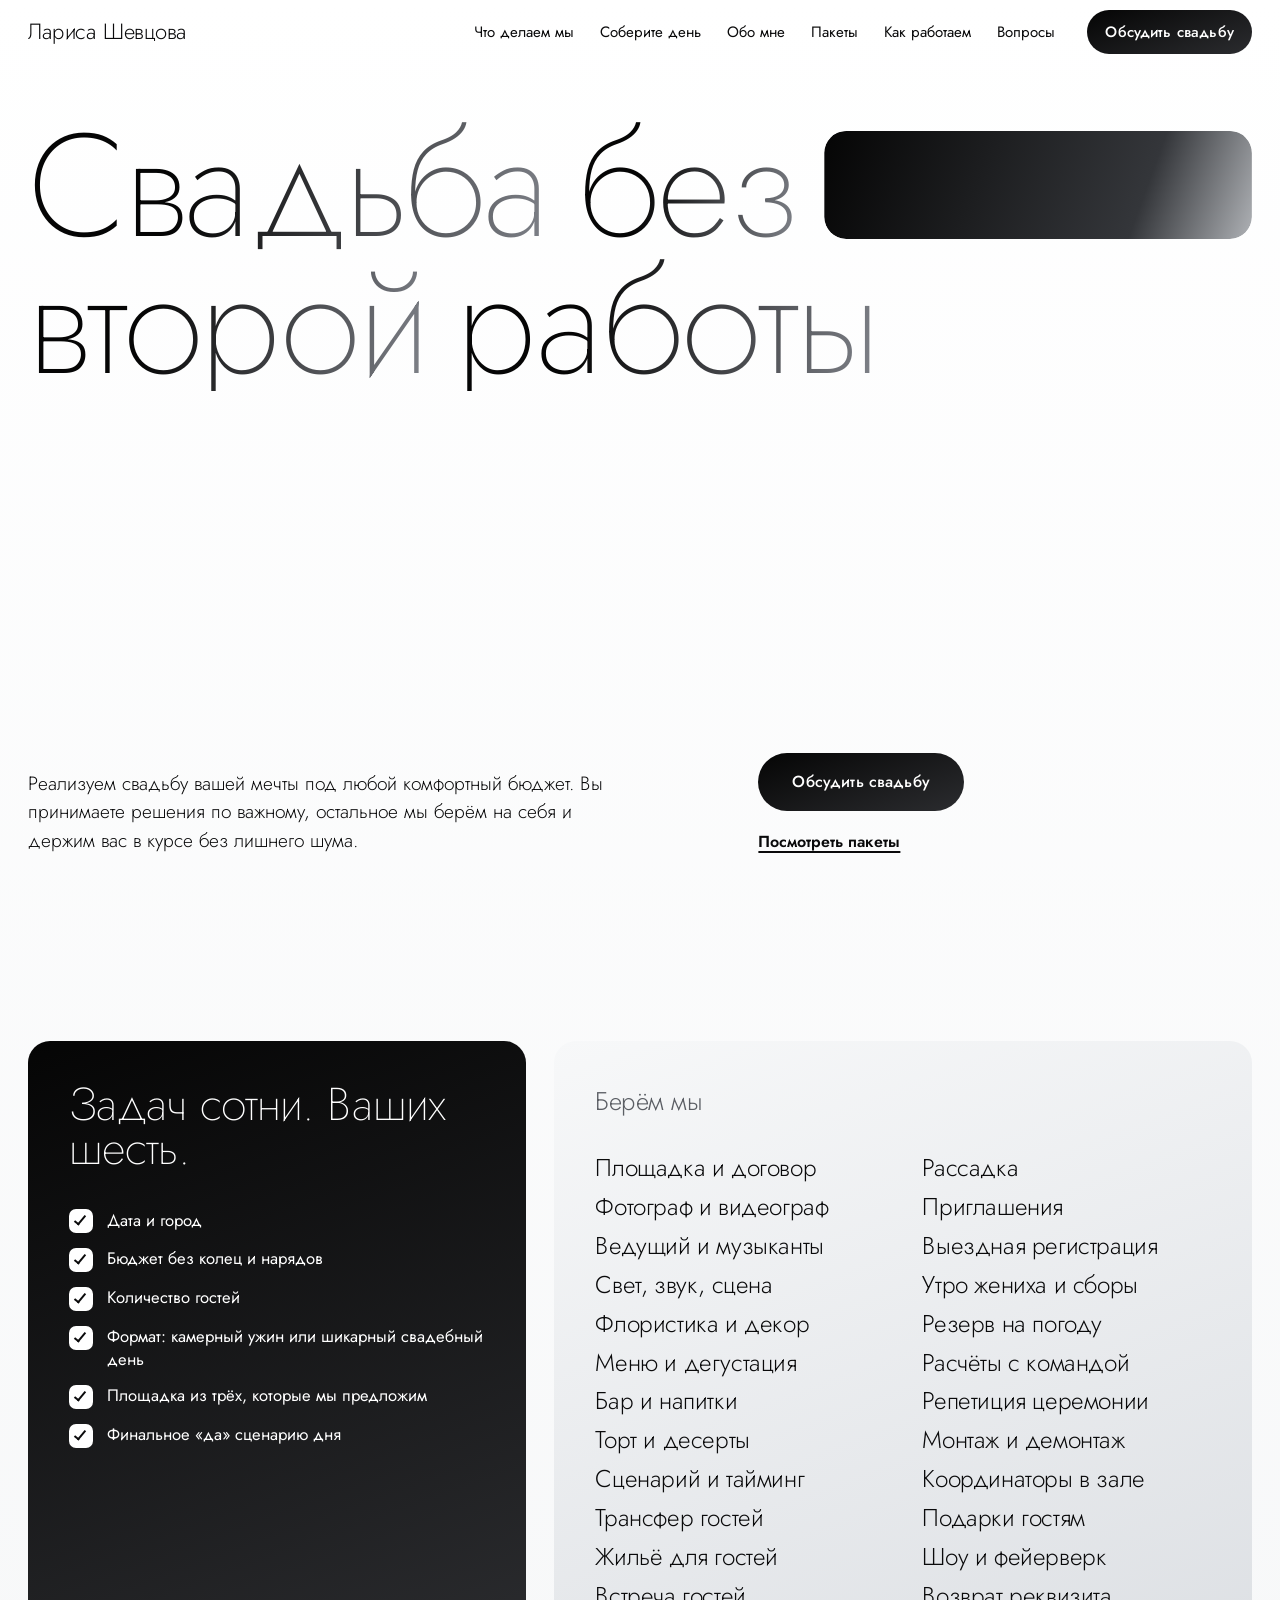
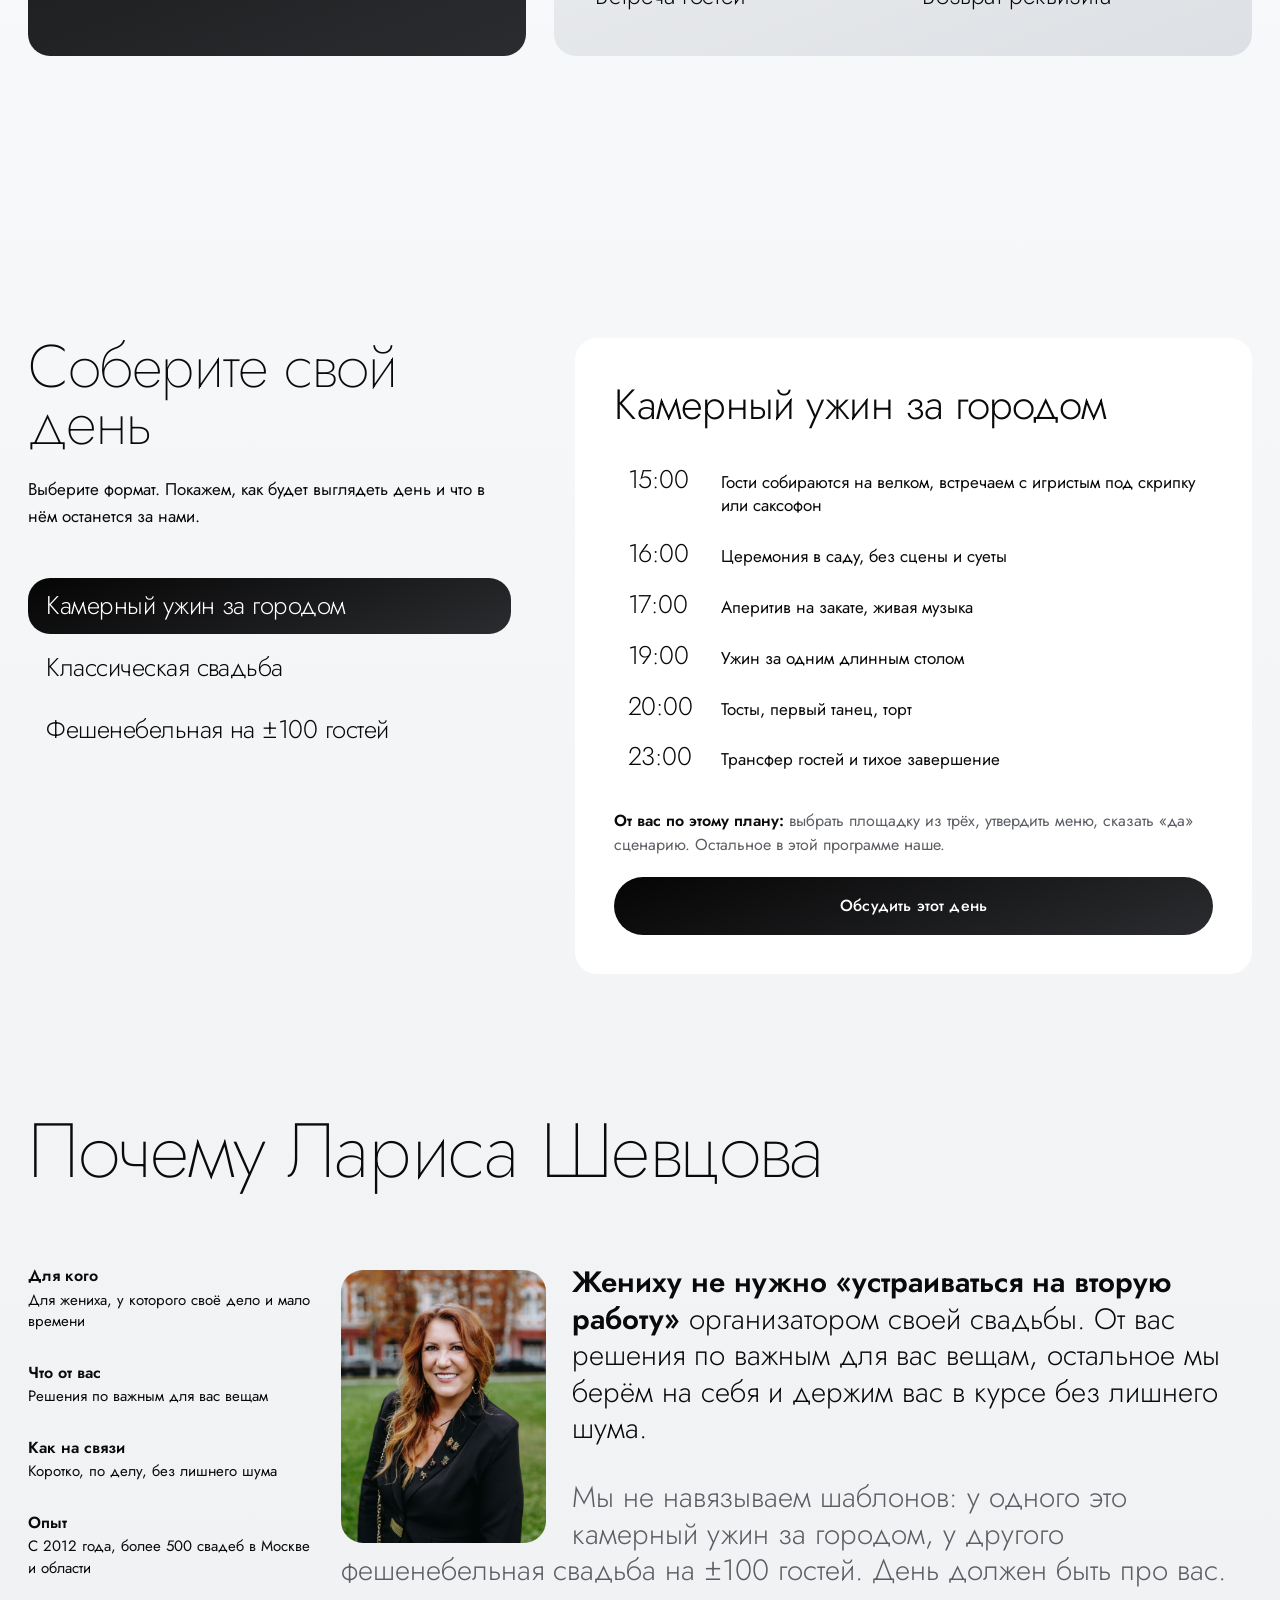
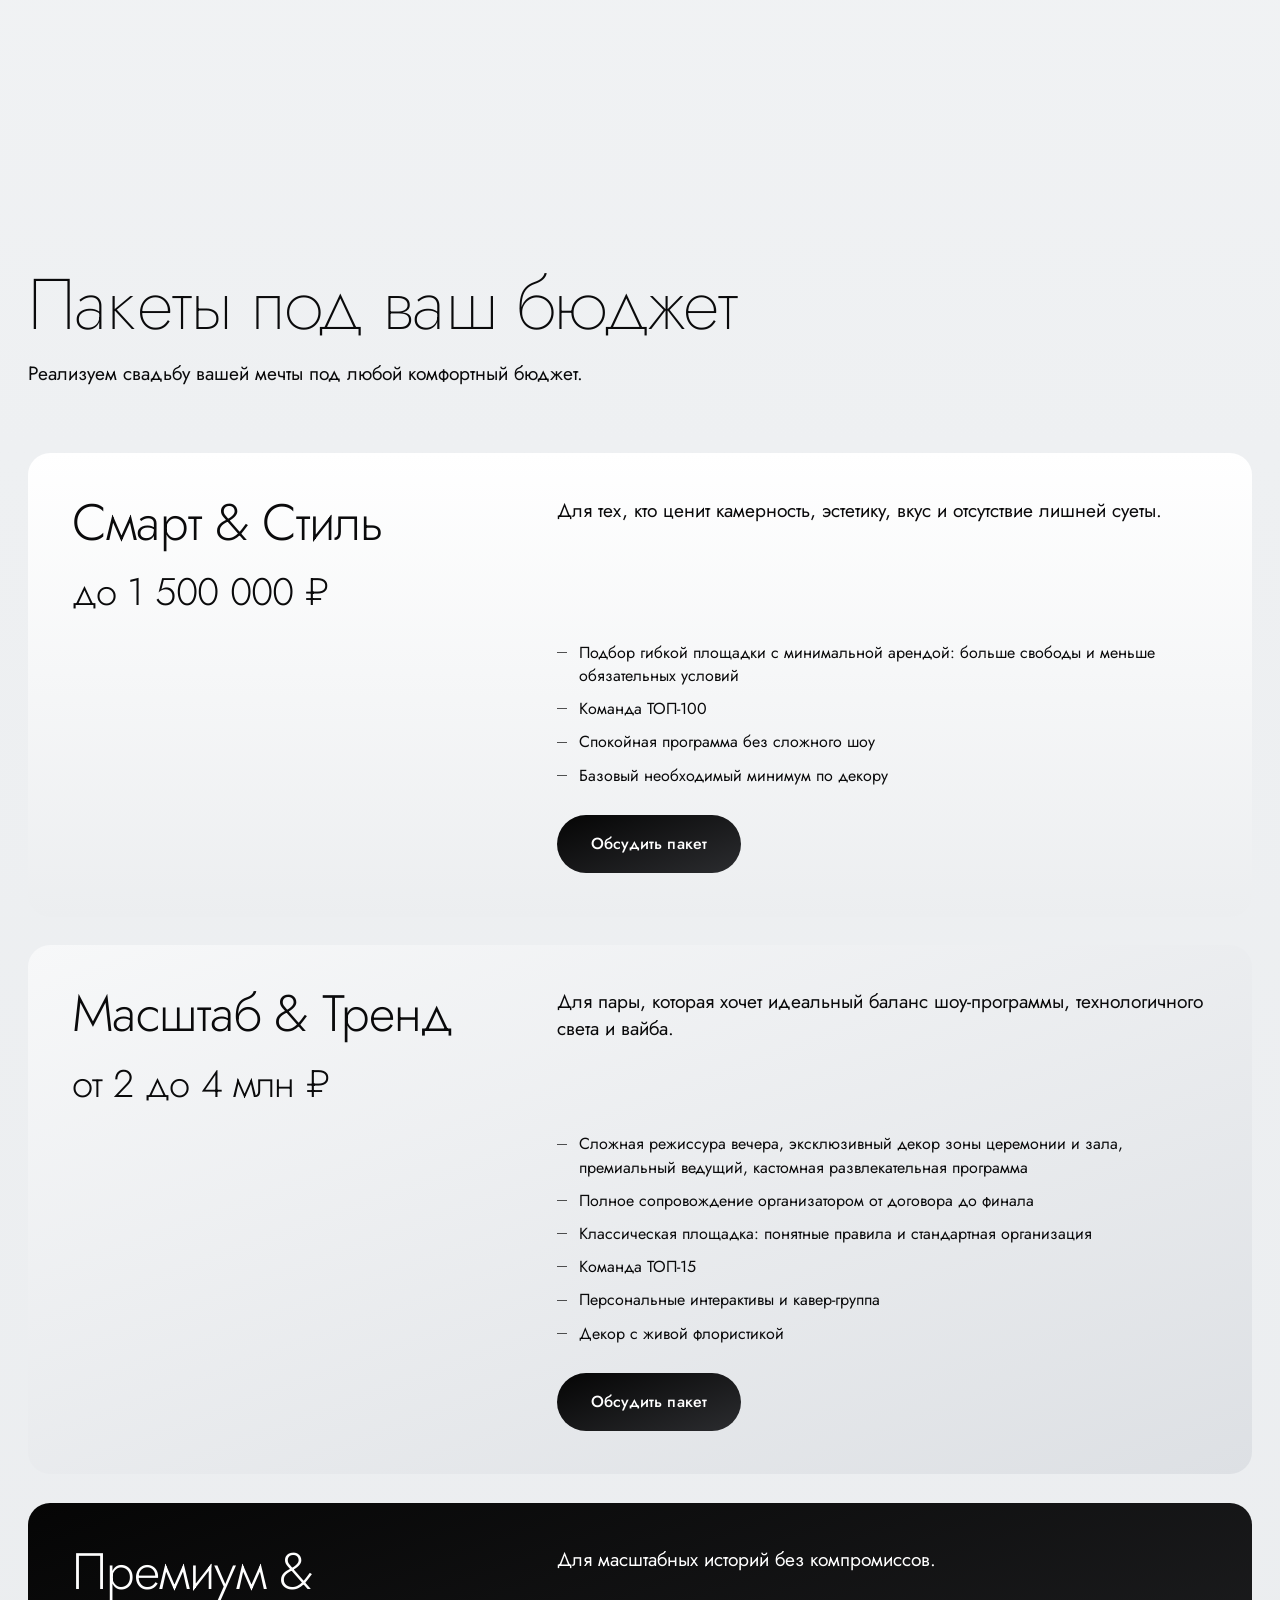
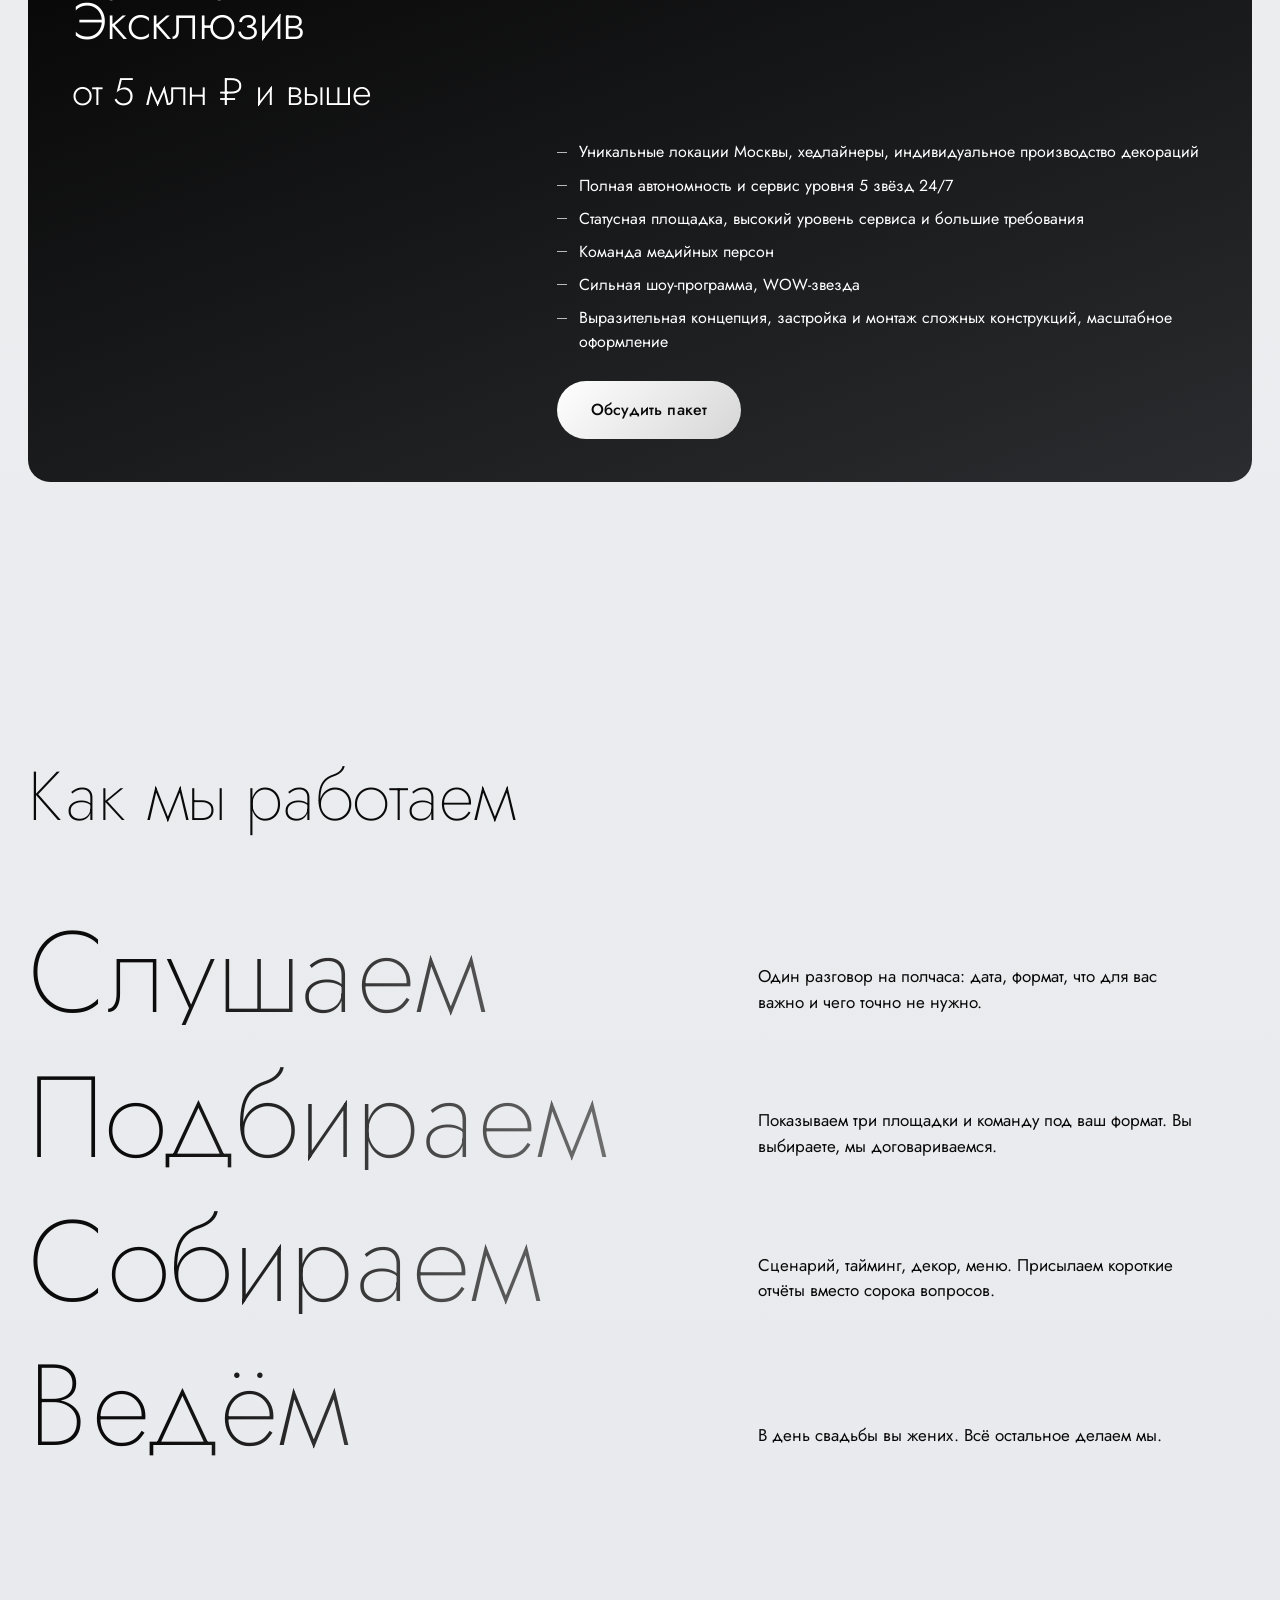
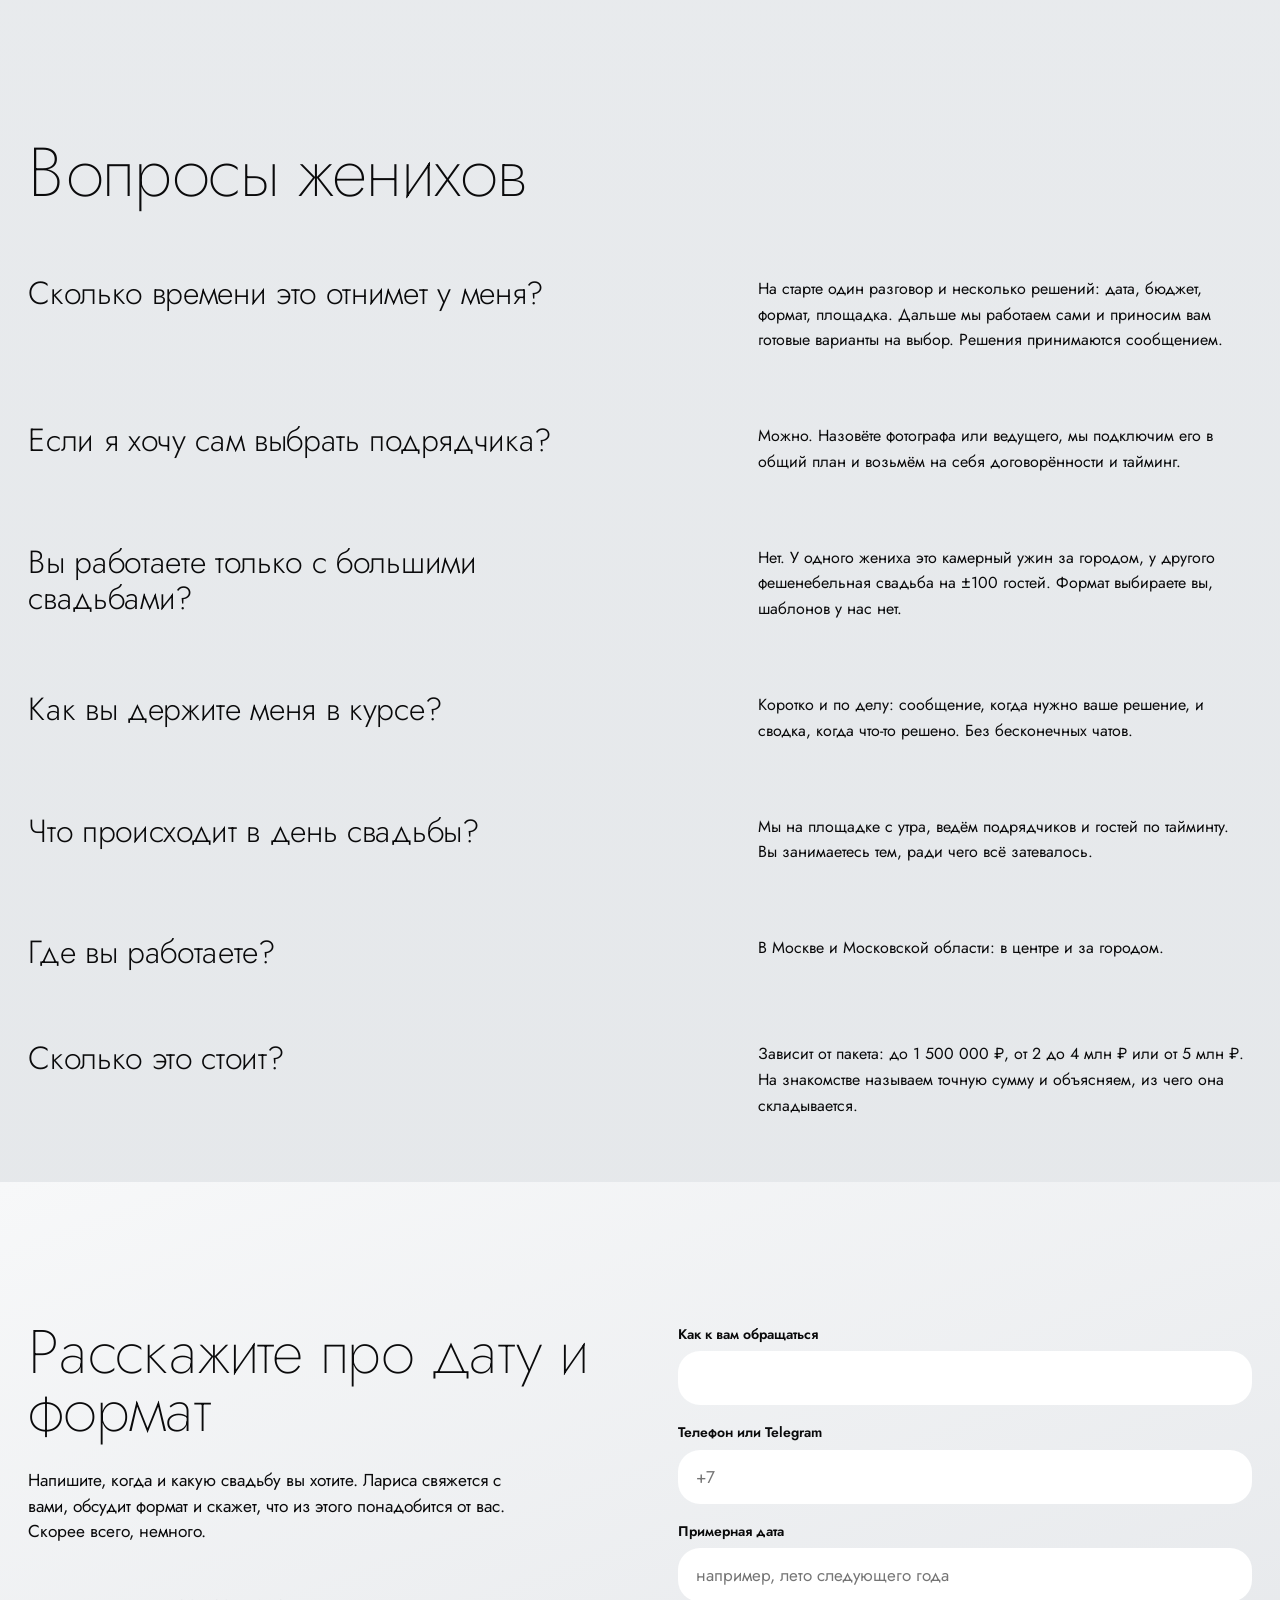
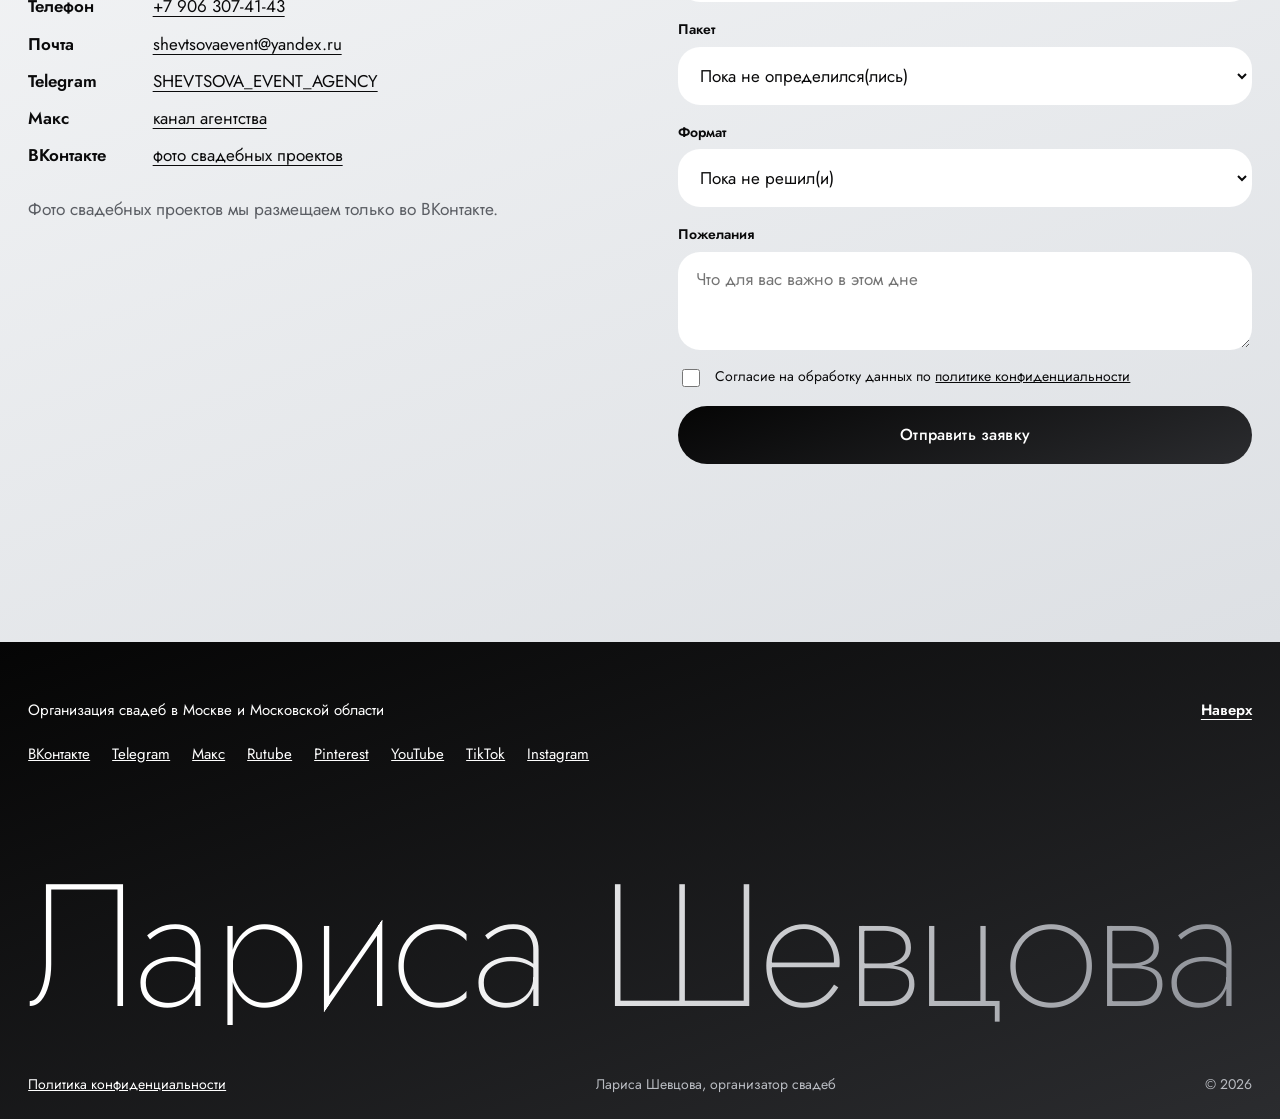
==== commit 79966a91: "Правки: шрифт Jost, смокинг и платье, текст блока решений, ±100 гостей, без хобби" ====
--- a/index.html
+++ b/index.html
@@ -13,7 +13,7 @@
 <script>document.documentElement.classList.add('js');if(matchMedia('(prefers-reduced-motion: reduce)').matches&&!/[?&]motion/.test(location.search))document.documentElement.classList.add('reduce')</script>
 <link rel="preconnect" href="https://fonts.googleapis.com">
 <link rel="preconnect" href="https://fonts.gstatic.com" crossorigin>
-<link href="https://fonts.googleapis.com/css2?family=Geologica:wght@300;400;600&family=Oswald:wght@500&display=swap" rel="stylesheet">
+<link href="https://fonts.googleapis.com/css2?family=Jost:wght@200;300;400;500;600&display=swap" rel="stylesheet">
 <link rel="stylesheet" href="styles.css">
 </head>
 <body>
@@ -63,10 +63,10 @@
       <h2 id="work-h" data-reveal>Задач сотни. Ваших шесть.</h2>
       <ol class="you">
         <li data-reveal><i aria-hidden="true"></i><span>Дата и город</span></li>
-        <li data-reveal><i aria-hidden="true"></i><span>Бюджет</span></li>
-        <li data-reveal><i aria-hidden="true"></i><span>Список гостей: цифра и важные имена</span></li>
-        <li data-reveal><i aria-hidden="true"></i><span>Формат: камерный ужин или большой день</span></li>
-        <li data-reveal><i aria-hidden="true"></i><span>Площадка из трёх, которые мы покажем</span></li>
+        <li data-reveal><i aria-hidden="true"></i><span>Бюджет без колец и нарядов</span></li>
+        <li data-reveal><i aria-hidden="true"></i><span>Количество гостей</span></li>
+        <li data-reveal><i aria-hidden="true"></i><span>Формат: камерный ужин или шикарный свадебный день</span></li>
+        <li data-reveal><i aria-hidden="true"></i><span>Площадка из трёх, которые мы предложим</span></li>
         <li data-reveal><i aria-hidden="true"></i><span>Финальное «да» сценарию дня</span></li>
       </ol>
     </div>
@@ -106,21 +106,13 @@
   <div class="wrap day__grid">
     <div class="day__ctl">
       <h2 id="day-h" data-reveal>Соберите свой день</h2>
-      <p class="day__lead" data-reveal>Выберите формат и то, что любите. Покажем, как будет выглядеть день и что в нём останется за нами.</p>
+      <p class="day__lead" data-reveal>Выберите формат. Покажем, как будет выглядеть день и что в нём останется за нами.</p>
 
       <fieldset class="opt" data-reveal>
         <legend class="sr">Формат</legend>
         <label class="opt__row"><input type="radio" name="fmt" value="quiet" checked><span>Камерный ужин за городом</span></label>
         <label class="opt__row"><input type="radio" name="fmt" value="classic"><span>Классическая свадьба</span></label>
-        <label class="opt__row"><input type="radio" name="fmt" value="grand"><span>Фешенебельная на 300 гостей</span></label>
-      </fieldset>
-
-      <fieldset class="opt opt--chips" data-reveal>
-        <legend class="sr">Что вы любите</legend>
-        <label class="chip"><input type="checkbox" name="hob" value="cars"><span>Машины</span></label>
-        <label class="chip"><input type="checkbox" name="hob" value="moto"><span>Мотоциклы</span></label>
-        <label class="chip"><input type="checkbox" name="hob" value="padel"><span>Падл</span></label>
-        <label class="chip"><input type="checkbox" name="hob" value="nature"><span>Природа</span></label>
+        <label class="opt__row"><input type="radio" name="fmt" value="grand"><span>Фешенебельная на ±100 гостей</span></label>
       </fieldset>
     </div>
 
@@ -146,7 +138,7 @@
       <div class="about__text" data-reveal>
         <img class="about__drop" src="img/larisa-portrait.jpg" width="1100" height="1650" alt="Лариса Шевцова" loading="lazy">
         <p><b>Жениху не нужно «устраиваться на вторую работу»</b> организатором своей свадьбы. От вас решения по важным для вас вещам, остальное мы берём на себя и держим вас в курсе без лишнего шума.</p>
-        <p class="soft">Мы не навязываем шаблонов: у одного это камерный ужин за городом, у другого фешенебельная свадьба на 300 гостей. День должен быть про вас.</p>
+        <p class="soft">Мы не навязываем шаблонов: у одного это камерный ужин за городом, у другого фешенебельная свадьба на ±100 гостей. День должен быть про вас.</p>
       </div>
     </div>
   </div>
@@ -246,7 +238,7 @@
     </div>
     <div class="qa" data-reveal>
       <h3>Вы работаете только с большими свадьбами?</h3>
-      <p>Нет. У одного жениха это камерный ужин за городом, у другого фешенебельная свадьба на 300 гостей. Формат выбираете вы, шаблонов у нас нет.</p>
+      <p>Нет. У одного жениха это камерный ужин за городом, у другого фешенебельная свадьба на ±100 гостей. Формат выбираете вы, шаблонов у нас нет.</p>
     </div>
     <div class="qa" data-reveal>
       <h3>Как вы держите меня в курсе?</h3>
@@ -299,7 +291,7 @@
           <option>Пока не решил(и)</option>
           <option>Камерный ужин за городом</option>
           <option>Классическая свадьба</option>
-          <option>Фешенебельная на 300 гостей</option>
+          <option>Фешенебельная на ±100 гостей</option>
         </select>
       </label>
       <label class="field"><span>Пожелания</span><textarea name="wishes" id="wishes" rows="3" placeholder="Что для вас важно в этом дне"></textarea></label>
--- a/styles.css
+++ b/styles.css
@@ -1,17 +1,17 @@
 :root{
-  --bg:#f3f3f3; --ink:#0d0d0d; --soft:#555; --line:#d2d2d2;
-  --g-light:linear-gradient(180deg,#ffffff 0%,#e4e4e4 100%);
-  --g-mid:linear-gradient(135deg,#cfcfcf 0%,#f4f4f4 100%);
-  --g-dark:linear-gradient(135deg,#0b0b0b 0%,#4d4d4d 100%);
-  --g-page:linear-gradient(180deg,#fafafa 0%,#e9e9e9 100%);
-  --m:clamp(16px,2.2vw,32px); --r:12px;
-  --head:'Oswald','Arial Narrow',Impact,sans-serif; --body:'Geologica',system-ui,-apple-system,'Segoe UI',sans-serif;
+  --bg:#f1f2f4; --ink:#0a0a0b; --soft:#5b5e64;
+  --g-light:linear-gradient(180deg,#ffffff 0%,#eceef0 100%);
+  --g-mid:linear-gradient(160deg,#f7f8f9 0%,#dde0e4 100%);
+  --g-dark:linear-gradient(160deg,#050505 0%,#2b2c2f 100%);
+  --g-page:linear-gradient(180deg,#ffffff 0%,#eef0f2 40%,#e2e5e8 100%);
+  --m:clamp(16px,2.2vw,32px); --r:22px;
+  --head:'Jost','Helvetica Neue',Arial,sans-serif; --body:'Jost','Helvetica Neue',Arial,sans-serif;
   --ease:cubic-bezier(.2,.7,.1,1);
   --gap:clamp(88px,11vw,180px);
 }
 *,*::before,*::after{box-sizing:border-box}
 html{-webkit-text-size-adjust:100%;overflow-x:clip}
-body{margin:0;background:var(--g-page);background-color:var(--bg);color:var(--ink);font:300 clamp(17px,1.1vw + 11px,19px)/1.6 var(--body);-webkit-font-smoothing:antialiased;overflow-x:clip}
+body{margin:0;background:var(--g-page);background-color:var(--bg);color:var(--ink);font:300 clamp(18px,1.1vw + 12px,20px)/1.6 var(--body);-webkit-font-smoothing:antialiased;overflow-x:clip}
 img{display:block;max-width:100%;height:auto}
 a{color:inherit}
 h1,h2,h3,p,ol,ul,figure,fieldset{margin:0;padding:0}
@@ -22,10 +22,11 @@
 .sr{position:absolute;width:1px;height:1px;overflow:hidden;clip:rect(0 0 0 0);white-space:nowrap}
 
 h1,h2,.logo,.hero__h,.work__we-h,.we,.vb__w,.foot__name,.opt__row span,.sheet__f,.sheet__rows time,.pk__name,.pk__sum{
-  font-family:var(--head);font-weight:500;text-transform:uppercase;letter-spacing:-.005em}
+  font-family:var(--head);font-weight:300;letter-spacing:-.02em}
+.hero__h,h2,.st__w,.foot__name{font-weight:200}
 
 /* buttons */
-.btn{display:inline-flex;align-items:center;justify-content:center;height:56px;padding:0 28px;background:var(--g-dark);color:#fff;border:0;border-radius:var(--r);font:600 16px/1 var(--body);text-decoration:none;cursor:pointer;transition:transform .35s var(--ease),filter .25s}
+.btn{display:inline-flex;align-items:center;justify-content:center;height:58px;padding:0 34px;background:var(--g-dark);color:#fff;border:0;border-radius:999px;font:500 16px/1 var(--body);letter-spacing:.01em;text-decoration:none;cursor:pointer;transition:transform .35s var(--ease),filter .25s}
 .btn:hover{filter:brightness(1.35)}
 .btn:active{transform:scale(.97)}
 .btn--sm{height:44px;padding:0 18px;font-size:15px}
@@ -50,14 +51,14 @@
 
 /* hero */
 .hero{display:flex;flex-direction:column;justify-content:space-between;gap:clamp(36px,7vh,80px);min-height:100svh;padding:clamp(92px,13vh,130px) var(--m) clamp(28px,5vh,48px)}
-.hero__h{font-size:clamp(52px,12.4vw,236px);line-height:.94}
+.hero__h{font-size:clamp(52px,11.4vw,236px);line-height:.94}
 .ln{display:flex;align-items:baseline;gap:.2em;white-space:nowrap}
 .w{display:inline-block;overflow:hidden;padding:.06em 0 .02em;margin:-.06em 0 -.02em}
-.w>span{display:inline-block;background:linear-gradient(100deg,#0b0b0b 25%,#6f6f6f 100%);-webkit-background-clip:text;background-clip:text;-webkit-text-fill-color:transparent;color:var(--ink)}
-.strip{flex:1;display:block;height:.74em;border-radius:var(--r);align-self:baseline;transform:translateY(.02em);background:linear-gradient(110deg,#0b0b0b 0%,#7d7d7d 38%,#f0f0f0 55%,#4a4a4a 100%);background-size:220% 100%;animation:sheen 9s ease-in-out infinite alternate}
+.w>span{display:inline-block;background:linear-gradient(100deg,#050505 30%,#80838a 100%);-webkit-background-clip:text;background-clip:text;-webkit-text-fill-color:transparent;color:var(--ink)}
+.strip{flex:1;display:block;height:.74em;border-radius:var(--r);align-self:baseline;transform:translateY(.02em);background:linear-gradient(110deg,#050505 0%,#34363a 35%,#d9dce0 52%,#1b1c1e 70%,#050505 100%);background-size:220% 100%;animation:sheen 9s ease-in-out infinite alternate}
 @keyframes sheen{from{background-position:0 0}to{background-position:100% 0}}
 .hero__foot{display:grid;grid-template-columns:repeat(12,1fr);gap:var(--m);align-items:end}
-.hero__lead{grid-column:1/7;font-size:clamp(18px,1.5vw,23px);line-height:1.45;font-weight:400;max-width:34em}
+.hero__lead{grid-column:1/7;font-size:clamp(19px,1.5vw,24px);line-height:1.5;font-weight:300;max-width:34em}
 .hero__act{grid-column:8/13;display:flex;flex-direction:column;align-items:flex-start;gap:18px}
 .js .w>span{transform:translateY(108%)}
 .js .strip{clip-path:inset(0 100% 0 0 round var(--r))}
@@ -70,7 +71,7 @@
 .work{padding-block:var(--gap)}
 .work__grid{display:grid;grid-template-columns:5fr 7fr;gap:var(--m);align-items:stretch}
 .work__you{background:var(--g-dark);color:#fff;border-radius:var(--r);padding:clamp(24px,3.2vw,56px);display:flex;flex-direction:column;gap:clamp(24px,3vw,44px)}
-.work__you h2{font-size:clamp(34px,4.2vw,72px);line-height:.96}
+.work__you h2{font-size:clamp(32px,3.6vw,62px);line-height:.96}
 .you{display:grid;gap:14px}
 .you li{display:flex;align-items:flex-start;gap:14px;font-size:clamp(16px,1.3vw,20px);line-height:1.35;font-weight:400}
 .you i{flex:none;width:24px;height:24px;margin-top:.05em;border:2px solid #fff;border-radius:7px;position:relative;transition:background .35s .25s}
@@ -80,17 +81,17 @@
 .work__we{background:var(--g-mid);border-radius:var(--r);padding:clamp(24px,3.2vw,56px)}
 .work__we-h{font-size:clamp(22px,2vw,32px);color:var(--soft);margin-bottom:clamp(16px,2vw,28px)}
 .we{columns:2;column-gap:clamp(20px,3vw,48px)}
-.we li{font-size:clamp(22px,2.3vw,36px);line-height:1.12;padding:.2em 0;break-inside:avoid}
+.we li{font-size:clamp(20px,1.9vw,29px);line-height:1.2;padding:.2em 0;break-inside:avoid}
 
 /* live: build the day */
 .day{padding-block:var(--gap)}
 .day__grid{display:grid;grid-template-columns:5fr 7fr;gap:clamp(32px,5vw,96px);align-items:start}
-.day h2{font-size:clamp(40px,5.4vw,92px);line-height:.95}
+.day h2{font-size:clamp(40px,4.7vw,92px);line-height:.95}
 .day__lead{margin-top:24px;font-size:clamp(17px,1.3vw,20px);font-weight:400;max-width:28em}
 .opt{border:0;min-width:0;margin-top:clamp(28px,4vw,48px)}
 .opt__row{display:block;position:relative;cursor:pointer;margin-bottom:6px}
 .opt input,.chip input{position:absolute;left:0;top:0;opacity:0;width:1px;height:1px;margin:0}
-.opt__row span{display:block;padding:14px 18px;border-radius:var(--r);font-size:clamp(24px,2.3vw,34px);line-height:1.05;transition:background .3s,color .3s,transform .35s var(--ease)}
+.opt__row span{display:block;padding:14px 18px;border-radius:var(--r);font-size:clamp(22px,2vw,30px);line-height:1.1;transition:background .3s,color .3s,transform .35s var(--ease)}
 .opt__row:hover span{background:#e4e4e4}
 .opt__row:active span{transform:scale(.985)}
 .opt input:checked+span{background:var(--g-dark);color:#fff}
@@ -113,7 +114,7 @@
 
 /* about */
 .about{padding-bottom:var(--gap)}
-.about__h{font-size:clamp(40px,7vw,124px);line-height:.95}
+.about__h{font-size:clamp(40px,6vw,108px);line-height:.95}
 .about__body{display:grid;grid-template-columns:repeat(12,1fr);gap:var(--m);margin-top:clamp(40px,6vw,88px)}
 .about__facts{grid-column:1/4;display:grid;gap:28px;align-content:start;font-size:15px;line-height:1.45;font-weight:400}
 .about__facts b{display:block;font-weight:600;font-size:16px;margin-bottom:2px}
@@ -125,7 +126,7 @@
 
 /* packages: three different bands */
 .pk{padding-block:var(--gap)}
-.pk__h{font-size:clamp(40px,6.4vw,112px);line-height:.95}
+.pk__h{font-size:clamp(40px,5.6vw,112px);line-height:.95}
 .pk__lead{margin-top:20px;font-size:clamp(18px,1.5vw,23px);font-weight:400;max-width:30em}
 .pk__list{display:grid;gap:var(--m);margin-top:clamp(36px,5vw,72px)}
 .pk__b{display:grid;grid-template-columns:repeat(12,1fr);gap:var(--m);padding:clamp(24px,3.4vw,56px);border-radius:var(--r);align-items:start}
@@ -138,14 +139,14 @@
 .pk__for{grid-column:6/13;font-size:clamp(18px,1.5vw,23px);line-height:1.4;font-weight:400}
 .pk__in{grid-column:6/13;display:grid;gap:10px;font-size:clamp(16px,1.2vw,18px);line-height:1.45;font-weight:400}
 .pk__in li{padding-left:22px;position:relative}
-.pk__in li::before{content:"";position:absolute;left:0;top:.62em;width:10px;height:10px;border-radius:50%;background:currentColor;opacity:.55}
+.pk__in li::before{content:"";position:absolute;left:0;top:.7em;width:10px;height:1px;background:currentColor;opacity:.7}
 .pk__b .btn{grid-column:6/13;justify-self:start}
 
 /* how */
 .how{padding-block:var(--gap)}
-.how__h{font-size:clamp(40px,6vw,104px);line-height:.95}
+.how__h{font-size:clamp(40px,5.4vw,96px);line-height:.95}
 .st{display:grid;grid-template-columns:repeat(12,1fr);gap:var(--m);align-items:end;padding:clamp(22px,3vw,44px) 0 0}
-.st__w{grid-column:1/8;font-family:var(--head);font-weight:500;text-transform:uppercase;font-size:clamp(56px,10vw,170px);line-height:.92;background:linear-gradient(100deg,#0b0b0b 20%,#8a8a8a 100%);-webkit-background-clip:text;background-clip:text;-webkit-text-fill-color:transparent;color:var(--ink)}
+.st__w{grid-column:1/8;font-family:var(--head);font-weight:200;font-size:clamp(56px,9vw,150px);line-height:.92;background:linear-gradient(100deg,#0b0b0b 20%,#8a8a8a 100%);-webkit-background-clip:text;background-clip:text;-webkit-text-fill-color:transparent;color:var(--ink)}
 .st__p{grid-column:8/13;font-size:clamp(17px,1.3vw,20px);line-height:1.5;font-weight:400;max-width:26em;padding-bottom:.6em}
 .how .st:first-of-type{margin-top:clamp(28px,4vw,56px)}
 
@@ -155,13 +156,13 @@
 .qa:last-child{padding-bottom:0}
 .qa h2,.qa h3{grid-column:1/7}
 .qa p{grid-column:8/13;font-size:clamp(16px,1.2vw,18px);line-height:1.6;font-weight:400;max-width:40em}
-.qa h2{font-size:clamp(40px,6vw,104px);line-height:.95}
-.qa h3{font-weight:400;font-size:clamp(24px,2.5vw,40px);line-height:1.12;letter-spacing:-.01em}
+.qa h2{font-size:clamp(40px,5.4vw,96px);line-height:.95}
+.qa h3{font-weight:300;font-size:clamp(24px,2.5vw,40px);line-height:1.12;letter-spacing:-.01em}
 
 /* contact */
 .contact{background:var(--g-mid);padding-block:var(--gap)}
 .contact__grid{display:grid;grid-template-columns:1fr 1fr;gap:clamp(32px,6vw,120px);align-items:start}
-.contact h2{font-size:clamp(40px,5.6vw,96px);line-height:.95}
+.contact h2{font-size:clamp(40px,4.8vw,96px);line-height:.95}
 .contact__txt p{margin-top:28px;font-size:clamp(17px,1.35vw,21px);line-height:1.5;font-weight:400;max-width:28em}
 .links{margin-top:clamp(28px,4vw,48px);display:grid;gap:10px;font-size:17px;font-weight:400}
 .links li{display:flex;gap:14px;align-items:baseline;flex-wrap:wrap}
@@ -179,12 +180,13 @@
 .form__note{min-height:1.4em;font-size:15px;font-weight:600}
 
 /* footer */
-.foot{background:var(--g-light);padding:clamp(32px,5vw,56px) 0 24px}
+.foot{background:var(--g-dark);color:#fff;padding:clamp(32px,5vw,56px) 0 24px}
 .foot__top{display:flex;justify-content:space-between;gap:24px;flex-wrap:wrap;font-size:15px;font-weight:400}
 .foot__top a{font-weight:600;text-underline-offset:.25em}
+.foot a{color:#fff}
 .foot__soc{display:flex;flex-wrap:wrap;gap:8px 22px;margin-top:20px;font-size:15px;font-weight:400}
-.foot__name{display:inline-block;margin-top:clamp(48px,8vw,120px);font-size:13vw;line-height:.9;white-space:nowrap;background:linear-gradient(100deg,#0b0b0b 30%,#808080 100%);-webkit-background-clip:text;background-clip:text;-webkit-text-fill-color:transparent;color:var(--ink)}
-.foot__meta{display:flex;justify-content:space-between;gap:16px;flex-wrap:wrap;margin-top:clamp(24px,4vw,48px);font-size:14px;font-weight:400;color:var(--soft)}
+.foot__name{display:inline-block;margin-top:clamp(48px,8vw,120px);font-size:13vw;line-height:.9;white-space:nowrap;background:linear-gradient(100deg,#ffffff 30%,#8c8f96 100%);-webkit-background-clip:text;background-clip:text;-webkit-text-fill-color:transparent;color:#fff}
+.foot__meta{display:flex;justify-content:space-between;gap:16px;flex-wrap:wrap;margin-top:clamp(24px,4vw,48px);font-size:14px;font-weight:400;color:#b8bbc1}
 
 /* reveal */
 .js [data-reveal]{opacity:0;transform:translateY(24px);transition:opacity .9s var(--ease),transform .9s var(--ease);transition-delay:var(--d,0ms)}
@@ -202,7 +204,7 @@
 }
 @media (max-width:800px){
   .hero{padding-top:88px;min-height:0}
-  .hero__h{font-size:13.2vw}
+  .hero__h{font-size:12vw}
   .ln1{flex-wrap:wrap}
   .strip{flex:1 0 100%;order:3;height:auto;aspect-ratio:3/1;margin:.2em 0 .12em;transform:none}
   .hero__foot{grid-template-columns:1fr}
@@ -216,7 +218,7 @@
   .about__drop{width:120px}
   .pk__head,.pk__for,.pk__in,.pk__b .btn{grid-column:1/-1}
   .st__w,.st__p{grid-column:1/-1}
-  .st__w{font-size:21vw}
+  .st__w{font-size:18vw}
   .qa h2,.qa h3,.qa p{grid-column:1/-1}
   .qa{gap:14px;padding-bottom:48px}
 }
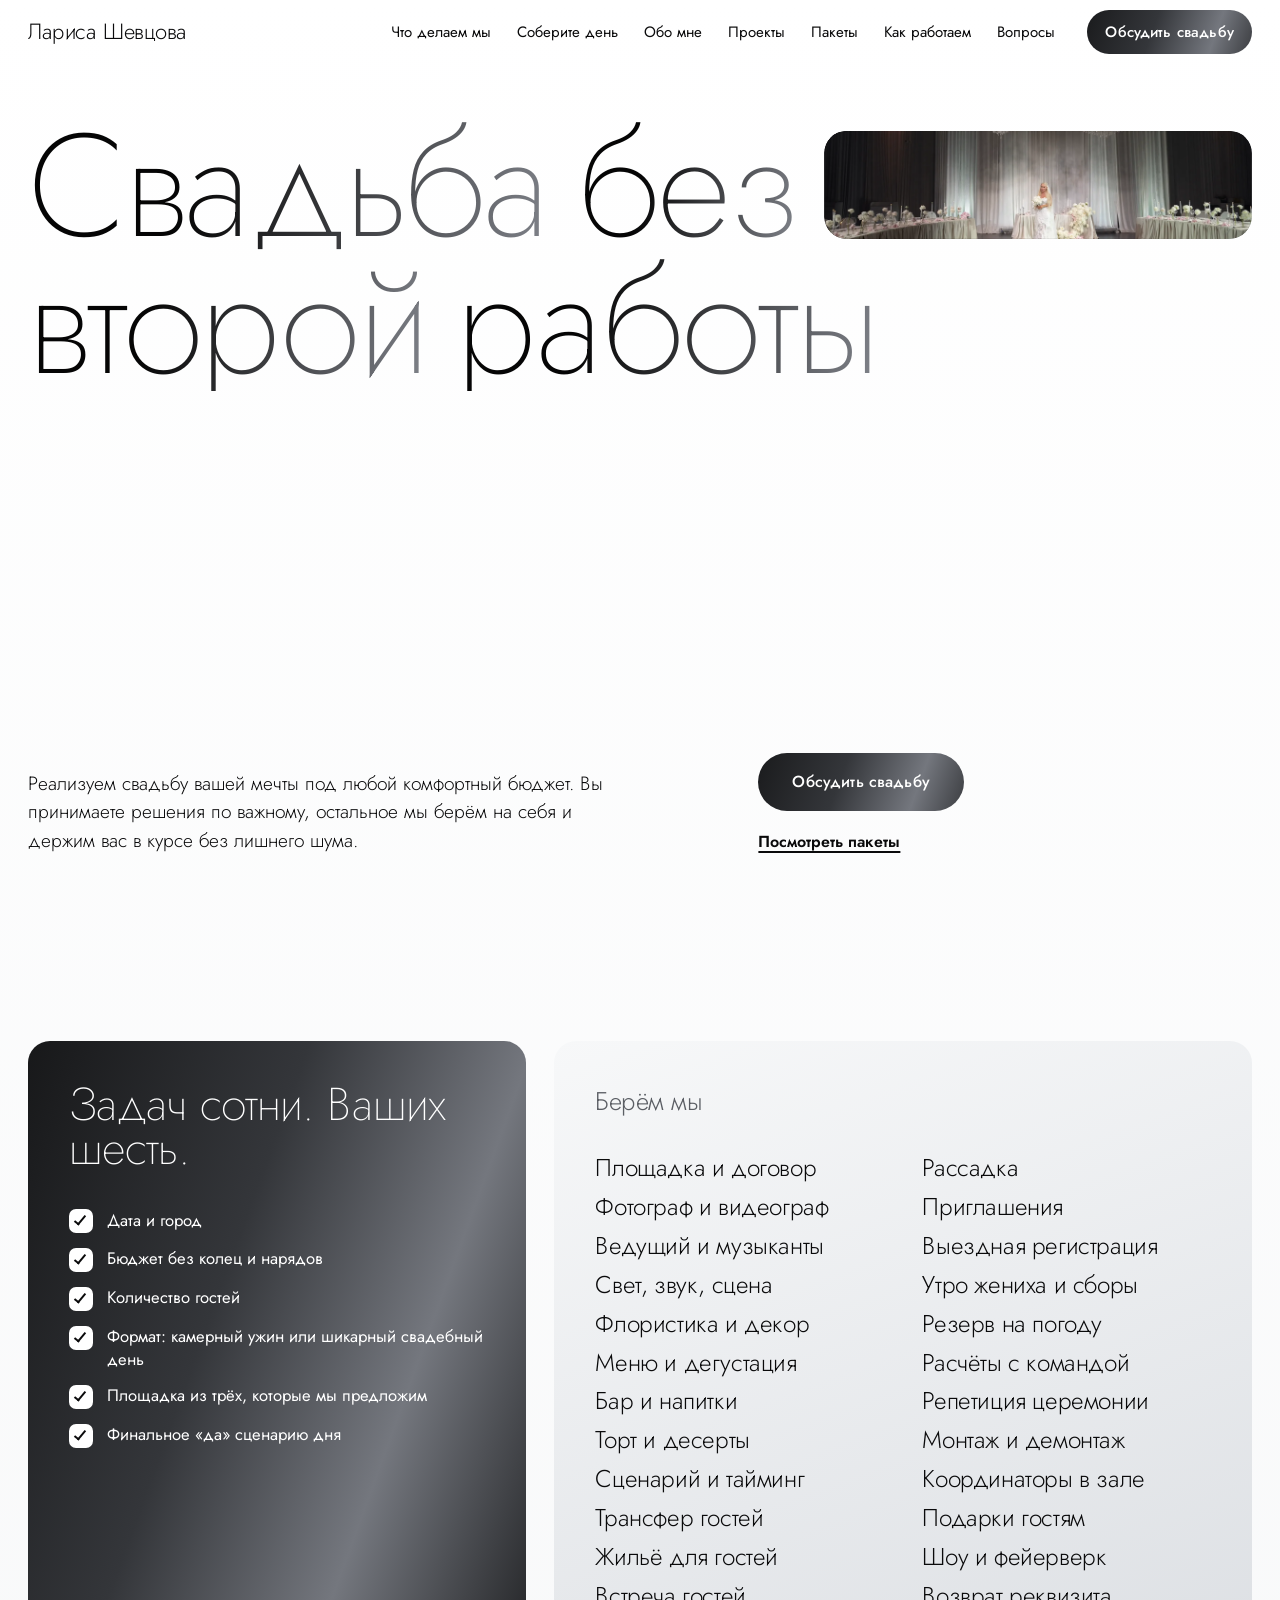
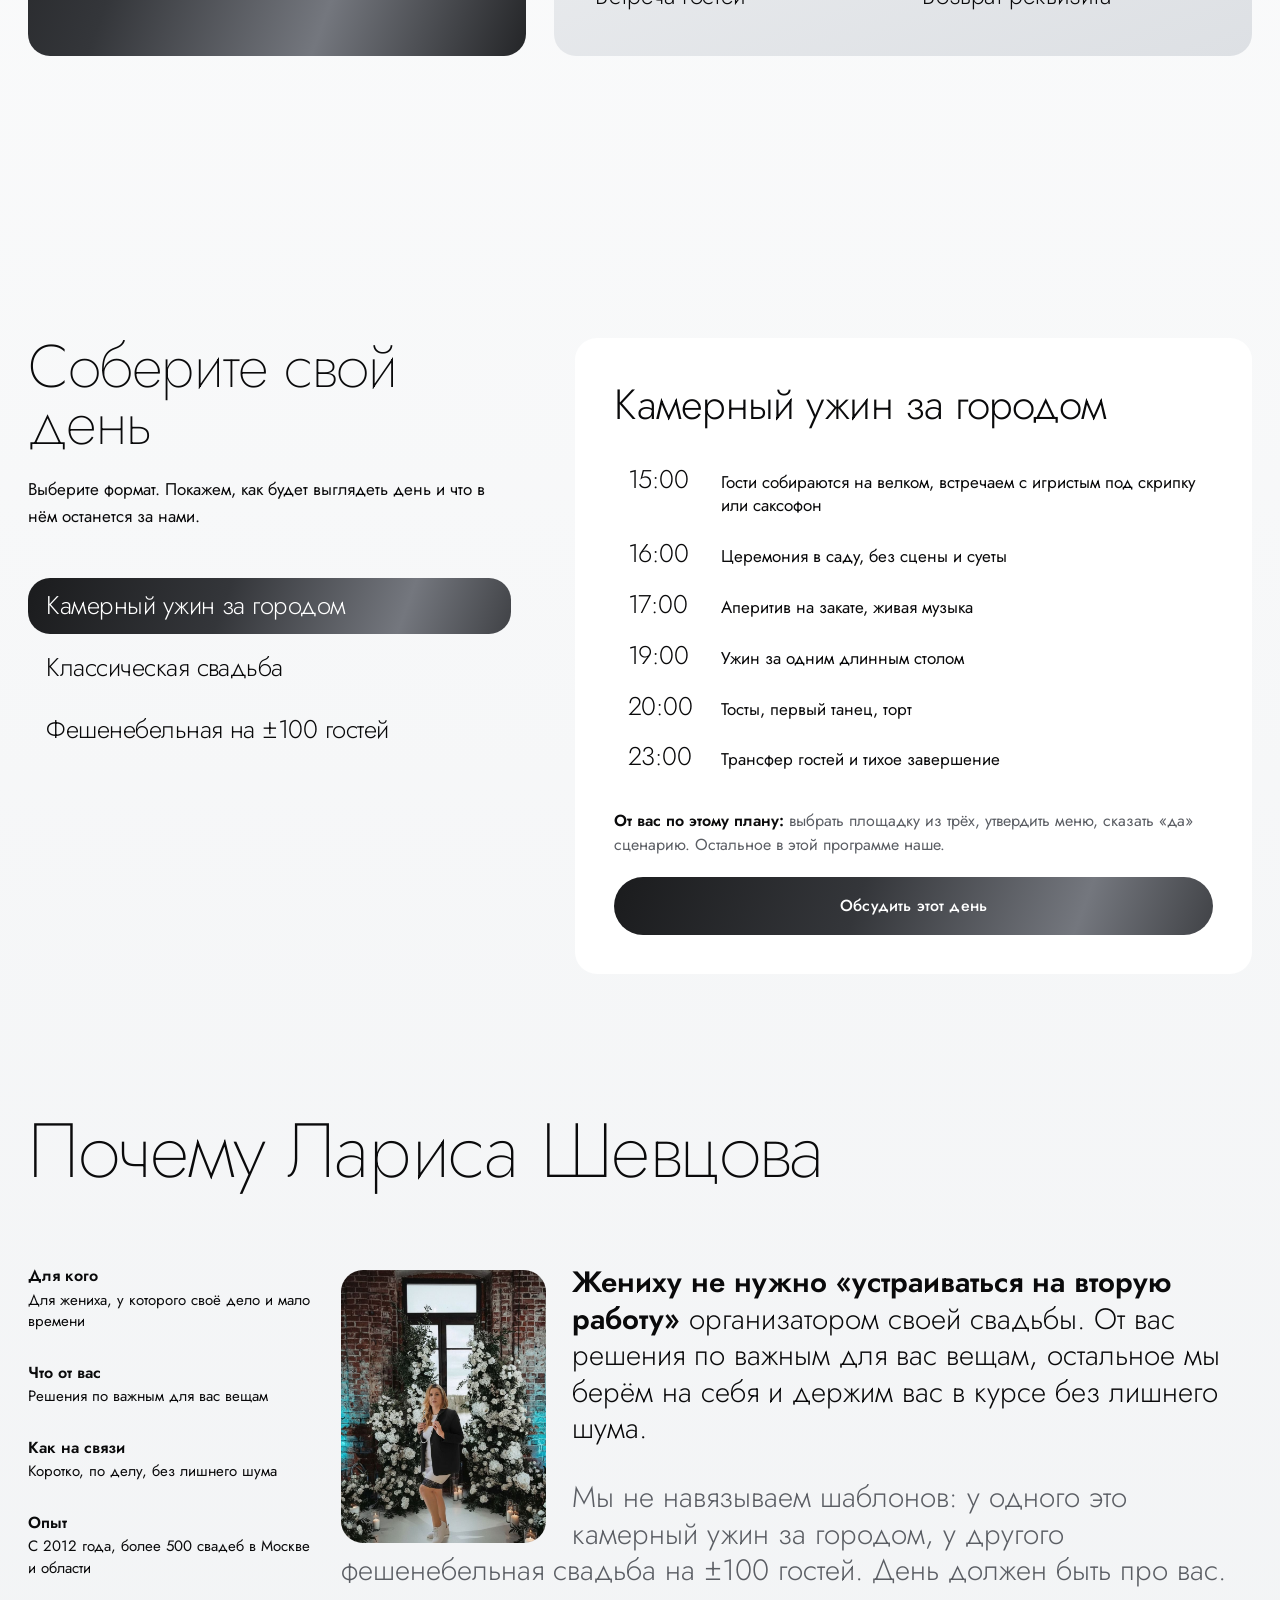
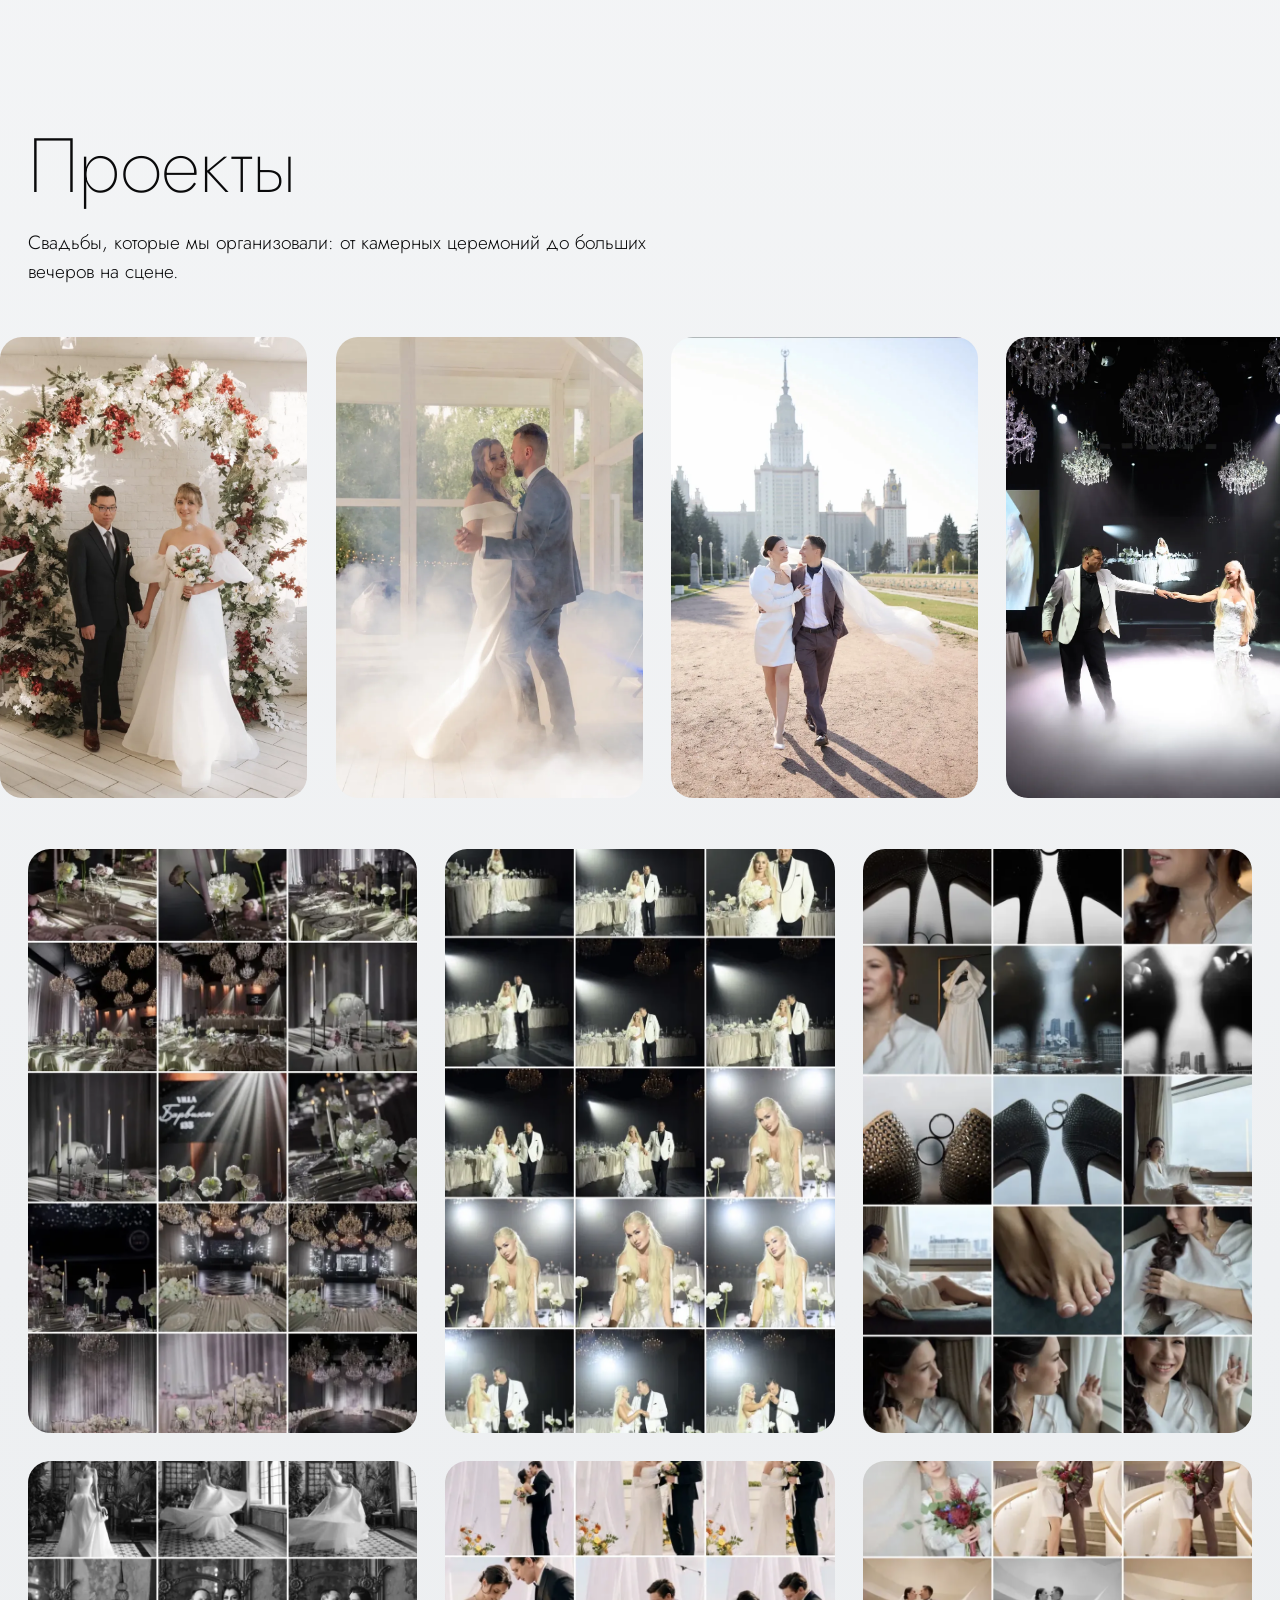
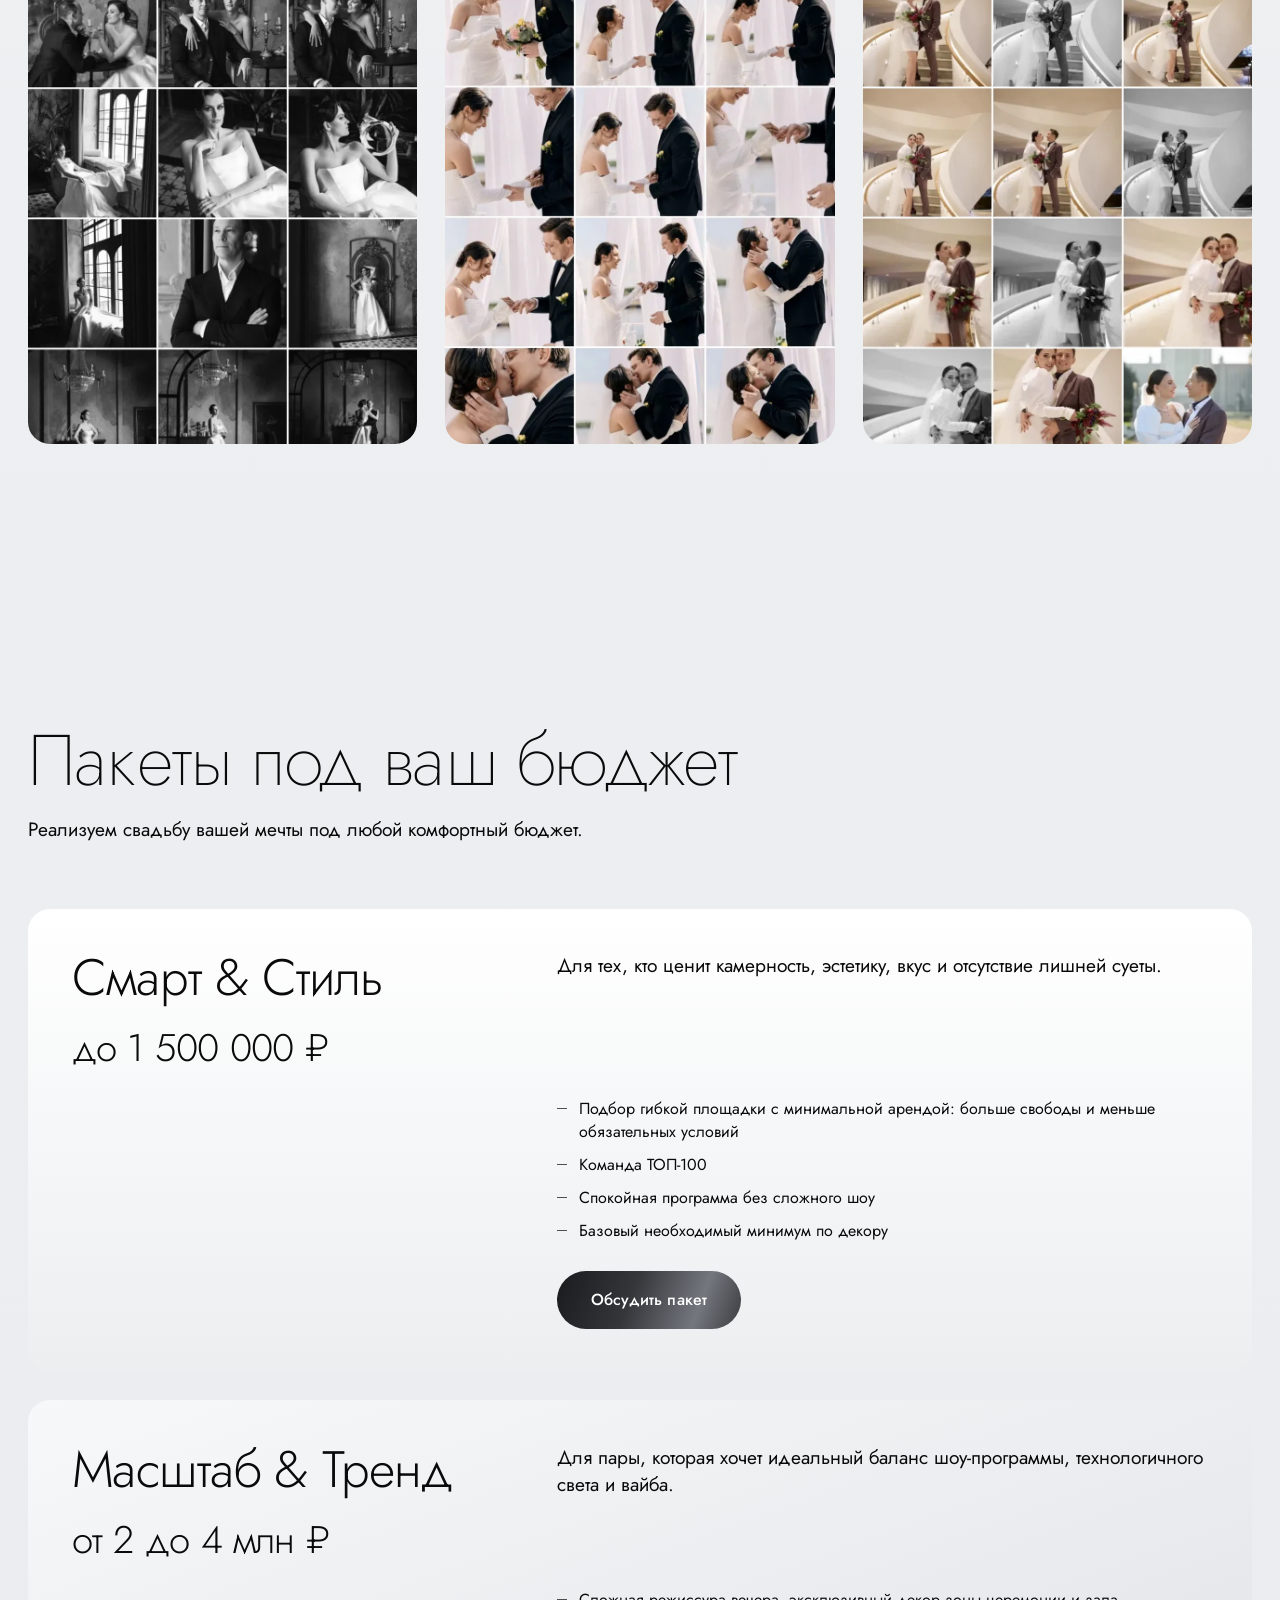
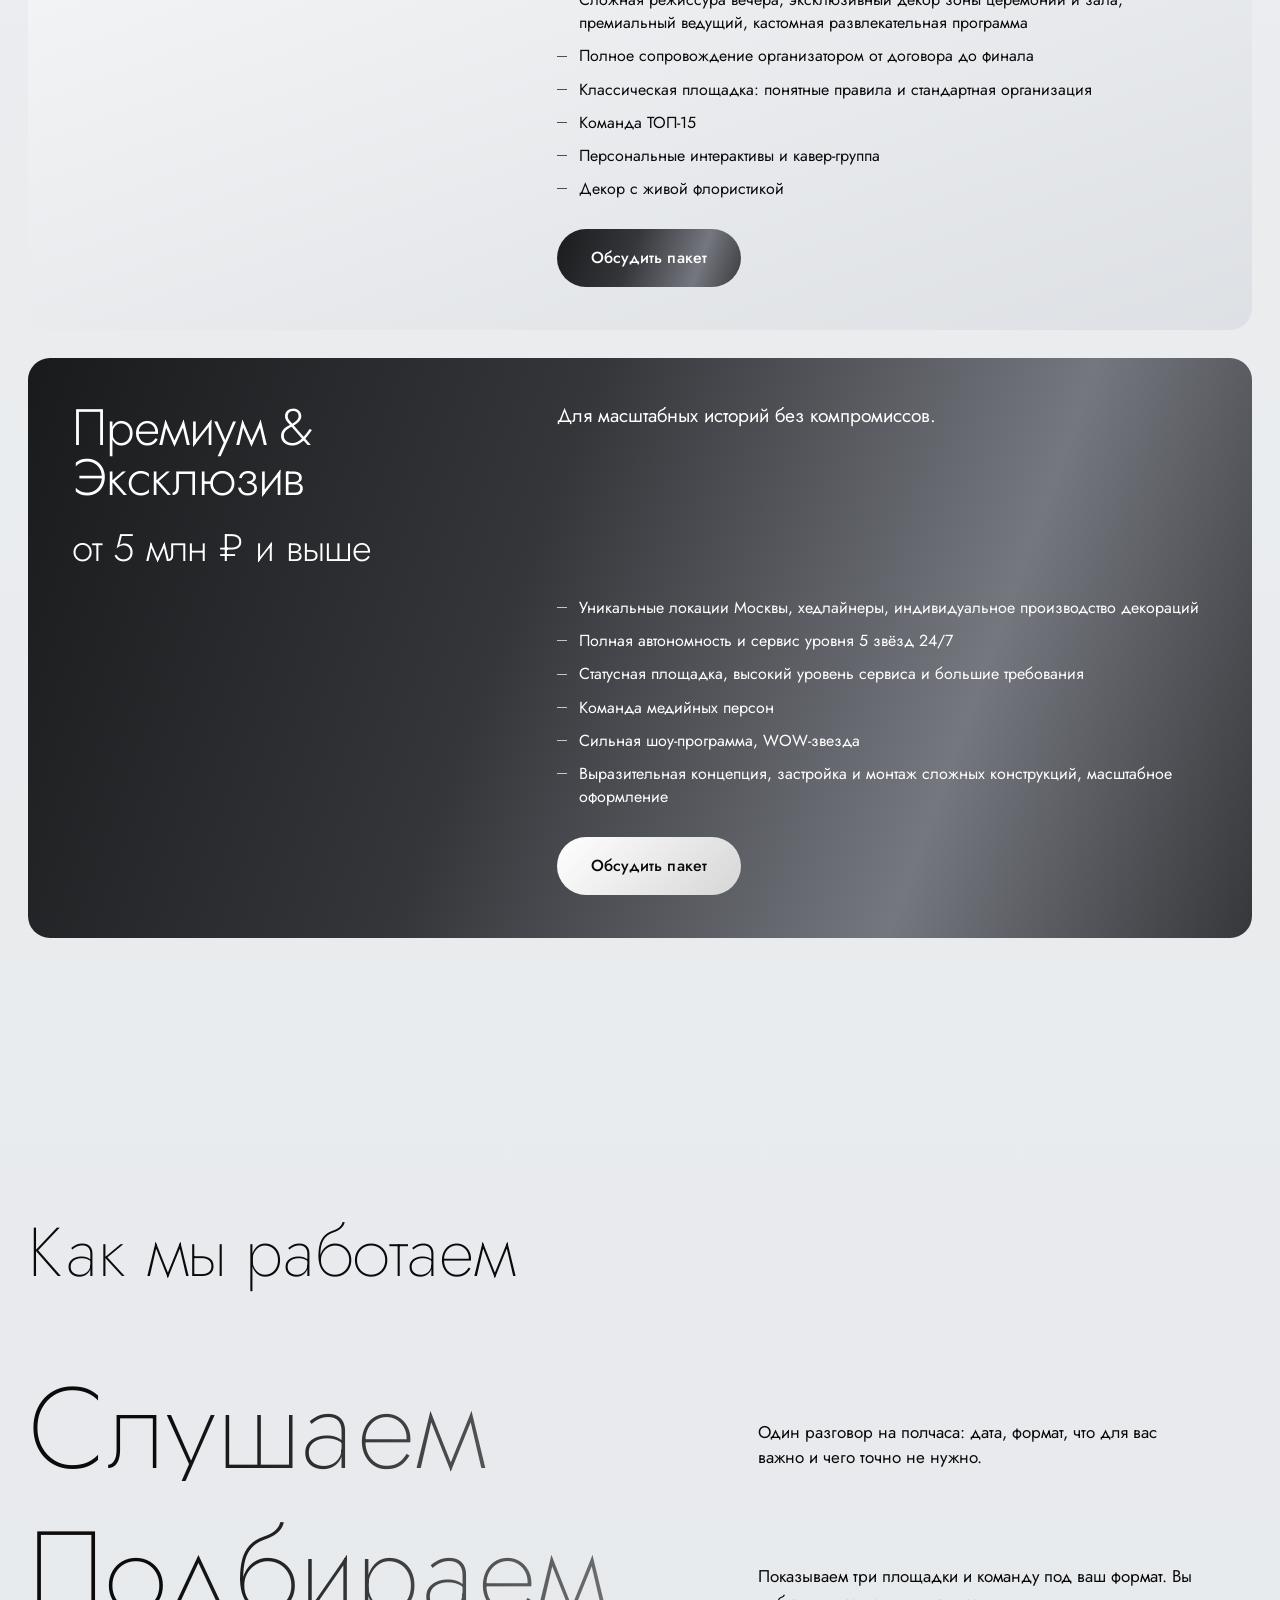
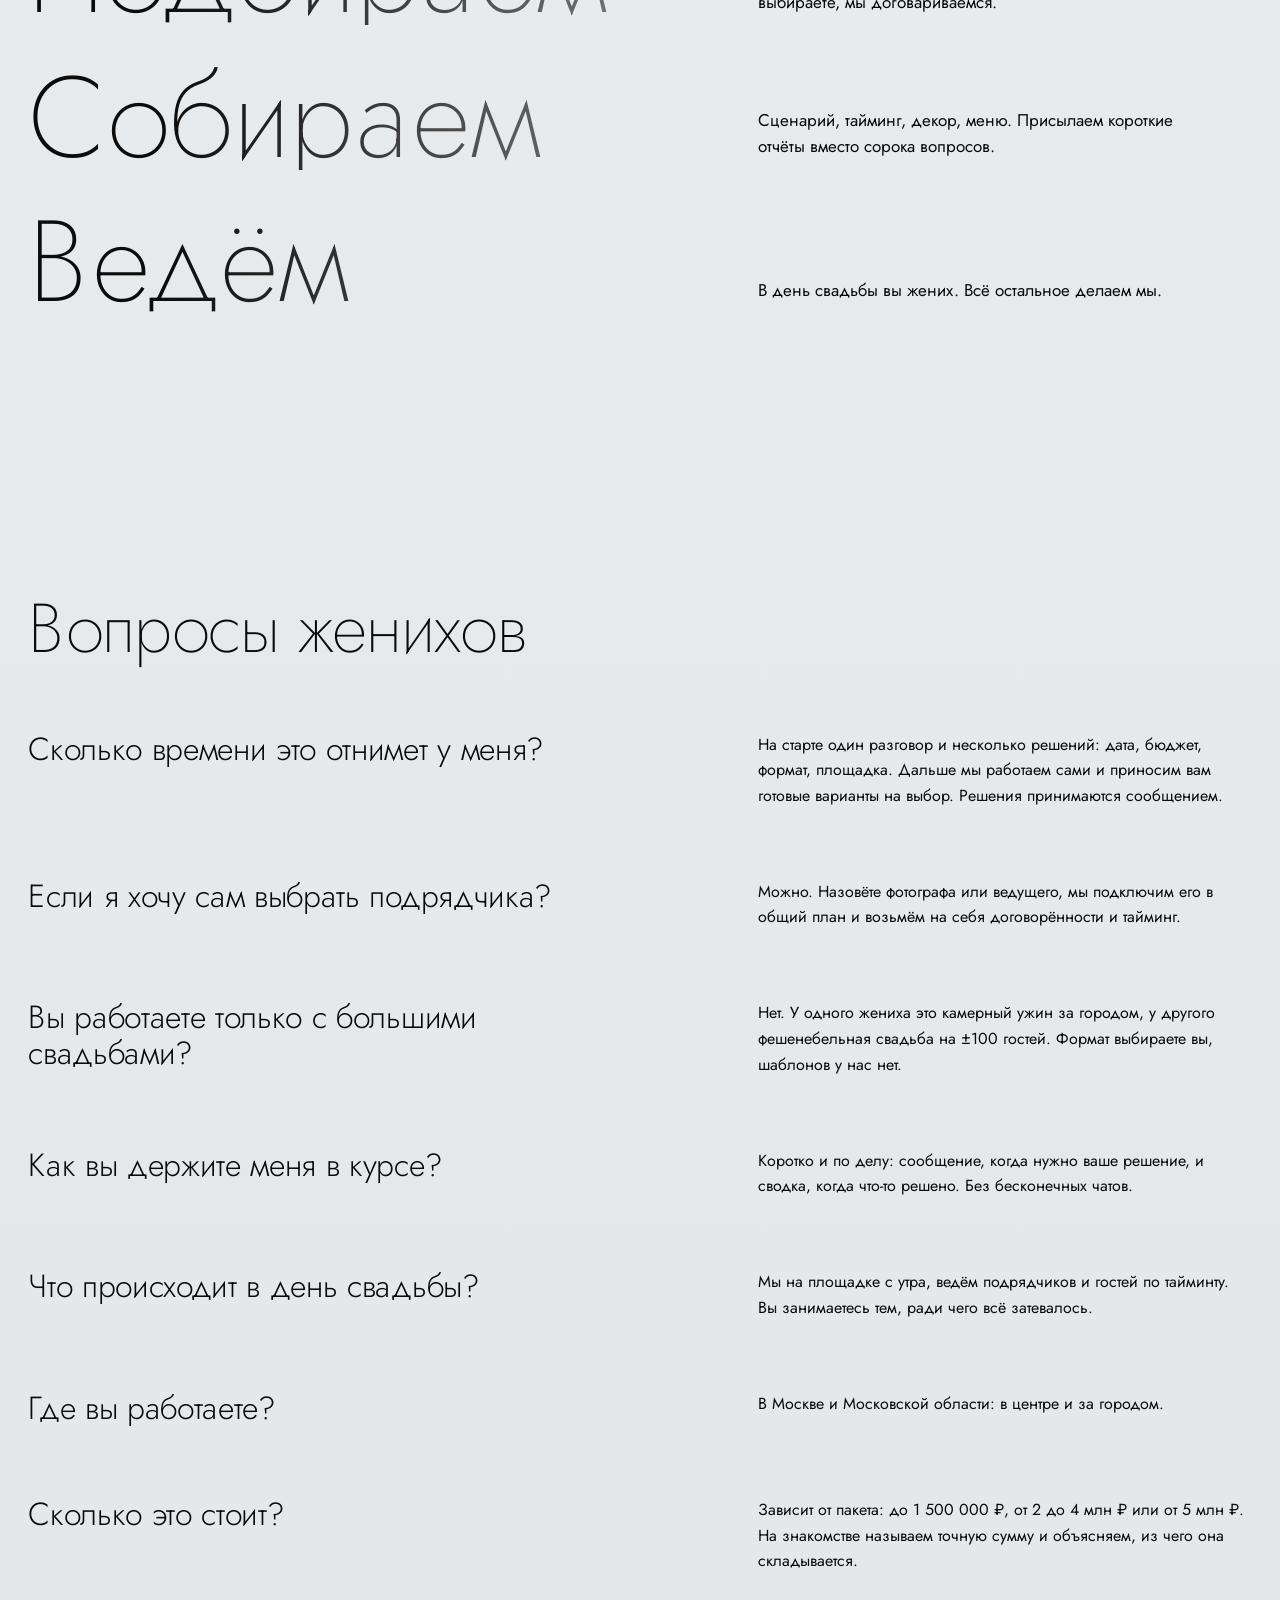
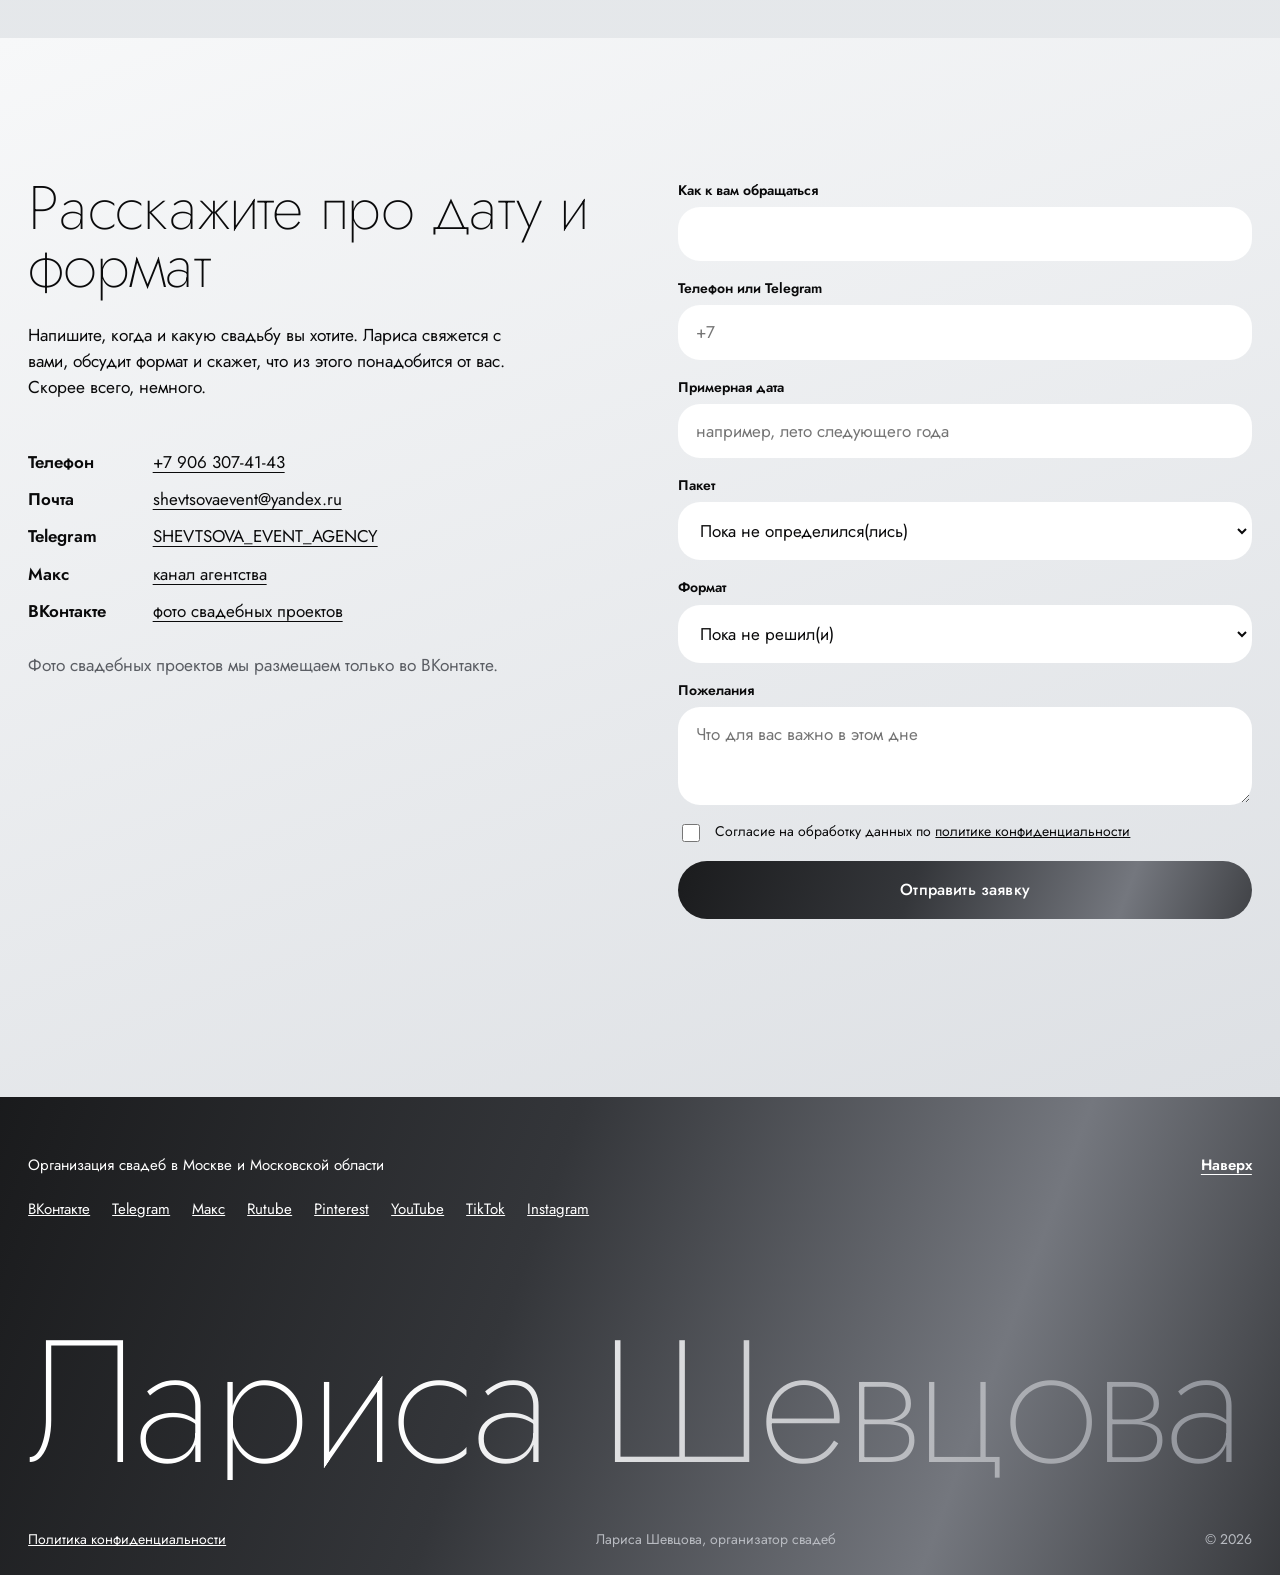
==== commit 44a2af41: "Правки клиентки: фото первого экрана из зала, новое фото Обо мне, раздел Проекты (фото и коллажи) Co" ====
--- a/index.html
+++ b/index.html
@@ -8,7 +8,7 @@
 <meta property="og:title" content="Лариса Шевцова — свадьба без второй работы">
 <meta property="og:description" content="Решения по важному — ваши, остальное — наше. Свадьба под любой комфортный бюджет.">
 <meta property="og:type" content="website">
-<meta property="og:image" content="https://murzzsite.github.io/shevtsova-wedding/img/larisa-portrait.jpg">
+<meta property="og:image" content="https://murzzsite.github.io/shevtsova-wedding/img/hero-hall.jpg?v=2">
 <meta name="theme-color" content="#f3f3f3">
 <script>document.documentElement.classList.add('js');if(matchMedia('(prefers-reduced-motion: reduce)').matches&&!/[?&]motion/.test(location.search))document.documentElement.classList.add('reduce')</script>
 <link rel="preconnect" href="https://fonts.googleapis.com">
@@ -25,6 +25,7 @@
       <a href="#work">Что делаем мы</a>
       <a href="#day">Соберите день</a>
       <a href="#about">Обо мне</a>
+      <a href="#projects">Проекты</a>
       <a href="#packages">Пакеты</a>
       <a href="#how">Как работаем</a>
       <a href="#faq">Вопросы</a>
@@ -41,7 +42,7 @@
     <span class="ln ln1" aria-hidden="true">
       <span class="w"><span>Свадьба</span></span>
       <span class="w"><span>без</span></span>
-      <span class="strip"></span>
+      <span class="strip"><picture><source srcset="img/hero-hall.webp?v=2" type="image/webp"><img src="img/hero-hall.jpg?v=2" width="1800" height="1197" alt="Лариса Шевцова с букетом в зале с хрустальными люстрами перед свадебным ужином" fetchpriority="high"></picture></span>
     </span>
     <span class="ln ln2" aria-hidden="true">
       <span class="w"><span>второй</span></span>
@@ -136,11 +137,40 @@
         <li><b>Опыт</b>С 2012 года, более 500 свадеб в Москве и области</li>
       </ul>
       <div class="about__text" data-reveal>
-        <img class="about__drop" src="img/larisa-portrait.jpg" width="1100" height="1650" alt="Лариса Шевцова" loading="lazy">
+        <img class="about__drop" src="img/larisa-about.jpg?v=2" width="768" height="1344" alt="Лариса Шевцова среди белых цветов в кирпичном зале со свечами" loading="lazy">
         <p><b>Жениху не нужно «устраиваться на вторую работу»</b> организатором своей свадьбы. От вас решения по важным для вас вещам, остальное мы берём на себя и держим вас в курсе без лишнего шума.</p>
         <p class="soft">Мы не навязываем шаблонов: у одного это камерный ужин за городом, у другого фешенебельная свадьба на ±100 гостей. День должен быть про вас.</p>
       </div>
     </div>
+  </div>
+</section>
+
+<section class="proj" id="projects" aria-labelledby="proj-h">
+  <div class="wrap">
+    <h2 id="proj-h" class="proj__h" data-reveal>Проекты</h2>
+    <p class="proj__lead" data-reveal>Свадьбы, которые мы организовали: от камерных церемоний до больших вечеров на сцене.</p>
+  </div>
+  <div class="proj__rail" data-reveal tabindex="0" aria-label="Фото проектов, листайте вбок">
+        <figure class="proj__c"><picture><source srcset="img/case-01.webp?v=2" type="image/webp"><img src="img/case-01.jpg?v=2" width="946" height="1400" alt="Пара у арки из красных и белых цветов" loading="lazy"></picture></figure>
+        <figure class="proj__c"><picture><source srcset="img/case-02.webp?v=2" type="image/webp"><img src="img/case-02.jpg?v=2" width="940" height="1400" alt="Первый танец пары в лёгком дыму" loading="lazy"></picture></figure>
+        <figure class="proj__c"><picture><source srcset="img/case-03.webp?v=2" type="image/webp"><img src="img/case-03.jpg?v=2" width="938" height="1400" alt="Жених и невеста на прогулке у высотки МГУ" loading="lazy"></picture></figure>
+        <figure class="proj__c"><picture><source srcset="img/case-04.webp?v=2" type="image/webp"><img src="img/case-04.jpg?v=2" width="931" height="1400" alt="Первый танец на сцене с люстрами и дымом" loading="lazy"></picture></figure>
+        <figure class="proj__c"><picture><source srcset="img/case-05.webp?v=2" type="image/webp"><img src="img/case-05.jpg?v=2" width="934" height="1400" alt="Торт на прозрачном подиуме в дымке" loading="lazy"></picture></figure>
+        <figure class="proj__c"><picture><source srcset="img/case-06.webp?v=2" type="image/webp"><img src="img/case-06.jpg?v=2" width="970" height="1400" alt="Чёрно-белый портрет невесты в зале" loading="lazy"></picture></figure>
+        <figure class="proj__c"><picture><source srcset="img/case-07.webp?v=2" type="image/webp"><img src="img/case-07.jpg?v=2" width="934" height="1400" alt="Церемония у белых полотен на открытой площадке" loading="lazy"></picture></figure>
+        <figure class="proj__c"><picture><source srcset="img/case-08.webp?v=2" type="image/webp"><img src="img/case-08.jpg?v=2" width="931" height="1400" alt="Невеста с букетом у арок" loading="lazy"></picture></figure>
+        <figure class="proj__c"><picture><source srcset="img/case-09.webp?v=2" type="image/webp"><img src="img/case-09.jpg?v=2" width="934" height="1400" alt="Пара у чёрного автомобиля на фоне Царицына" loading="lazy"></picture></figure>
+        <figure class="proj__c"><picture><source srcset="img/case-10.webp?v=2" type="image/webp"><img src="img/case-10.jpg?v=2" width="927" height="1400" alt="Первый танец в дыму и искрах" loading="lazy"></picture></figure>
+        </div>
+  <div class="wrap">
+    <div class="proj__grid" data-reveal>
+        <figure class="proj__k"><picture><source srcset="img/collage-1.webp?v=2" type="image/webp"><img src="img/collage-1.jpg?v=2" width="845" height="1400" alt="Коллаж кадров с оформления зала и столов" loading="lazy"></picture></figure>
+        <figure class="proj__k"><picture><source srcset="img/collage-2.webp?v=2" type="image/webp"><img src="img/collage-2.jpg?v=2" width="853" height="1400" alt="Коллаж кадров первого танца на сцене" loading="lazy"></picture></figure>
+        <figure class="proj__k"><picture><source srcset="img/collage-3.webp?v=2" type="image/webp"><img src="img/collage-3.jpg?v=2" width="838" height="1400" alt="Коллаж кадров утра невесты" loading="lazy"></picture></figure>
+        <figure class="proj__k"><picture><source srcset="img/collage-4.webp?v=2" type="image/webp"><img src="img/collage-4.jpg?v=2" width="836" height="1400" alt="Коллаж кадров портретной съёмки" loading="lazy"></picture></figure>
+        <figure class="proj__k"><picture><source srcset="img/collage-5.webp?v=2" type="image/webp"><img src="img/collage-5.jpg?v=2" width="842" height="1400" alt="Коллаж кадров церемонии" loading="lazy"></picture></figure>
+        <figure class="proj__k"><picture><source srcset="img/collage-6.webp?v=2" type="image/webp"><img src="img/collage-6.jpg?v=2" width="836" height="1400" alt="Коллаж кадров в светлых интерьерах" loading="lazy"></picture></figure>
+        </div>
   </div>
 </section>
 
--- a/styles.css
+++ b/styles.css
@@ -1,8 +1,8 @@
-:root{
+﻿:root{
   --bg:#f1f2f4; --ink:#0a0a0b; --soft:#5b5e64;
   --g-light:linear-gradient(180deg,#ffffff 0%,#eceef0 100%);
   --g-mid:linear-gradient(160deg,#f7f8f9 0%,#dde0e4 100%);
-  --g-dark:linear-gradient(160deg,#050505 0%,#2b2c2f 100%);
+  --g-dark:linear-gradient(110deg,#050505 0%,#34363a 35%,#74777e 52%,#1b1c1e 70%,#050505 100%);
   --g-page:linear-gradient(180deg,#ffffff 0%,#eef0f2 40%,#e2e5e8 100%);
   --m:clamp(16px,2.2vw,32px); --r:22px;
   --head:'Jost','Helvetica Neue',Arial,sans-serif; --body:'Jost','Helvetica Neue',Arial,sans-serif;
@@ -56,6 +56,9 @@
 .w{display:inline-block;overflow:hidden;padding:.06em 0 .02em;margin:-.06em 0 -.02em}
 .w>span{display:inline-block;background:linear-gradient(100deg,#050505 30%,#80838a 100%);-webkit-background-clip:text;background-clip:text;-webkit-text-fill-color:transparent;color:var(--ink)}
 .strip{flex:1;display:block;height:.74em;border-radius:var(--r);align-self:baseline;transform:translateY(.02em);background:linear-gradient(110deg,#050505 0%,#34363a 35%,#d9dce0 52%,#1b1c1e 70%,#050505 100%);background-size:220% 100%;animation:sheen 9s ease-in-out infinite alternate}
+.strip{overflow:hidden}
+.strip picture,.strip img{display:block;width:100%;height:100%}
+.strip img{object-fit:cover;object-position:50% 60%;border-radius:inherit}
 @keyframes sheen{from{background-position:0 0}to{background-position:100% 0}}
 .hero__foot{display:grid;grid-template-columns:repeat(12,1fr);gap:var(--m);align-items:end}
 .hero__lead{grid-column:1/7;font-size:clamp(19px,1.5vw,24px);line-height:1.5;font-weight:300;max-width:34em}
@@ -222,3 +225,21 @@
   .qa h2,.qa h3,.qa p{grid-column:1/-1}
   .qa{gap:14px;padding-bottom:48px}
 }
+
+/* one gradient everywhere: the same satin as the first screen */
+.work__you,.pk__b--3,.foot,.opt input:checked+span,.btn:not(.btn--light){background-size:220% 100%;background-position:30% 0}
+.work__you,.pk__b--3,.foot{animation:sheen 9s ease-in-out infinite alternate}
+.btn:not(.btn--light):hover{filter:none;background-position:80% 0}
+.btn{transition:transform .35s var(--ease),background-position .6s var(--ease)}
+.reduce .work__you,.reduce .pk__b--3,.reduce .foot{animation:none}
+
+/* projects */
+.proj{padding-bottom:var(--gap)}
+.proj__h{font-size:clamp(40px,6vw,108px);line-height:.95}
+.proj__lead{margin-top:clamp(16px,2vw,28px);font-size:clamp(19px,1.5vw,24px);line-height:1.5;max-width:34em}
+.proj__rail{display:flex;gap:var(--m);overflow-x:auto;scroll-snap-type:x proximity;padding:clamp(32px,4vw,56px) var(--m);scrollbar-width:thin}
+.proj__c{flex:none;width:clamp(220px,24vw,360px);margin:0;scroll-snap-align:start}
+.proj__c img,.proj__k img{display:block;width:100%;height:auto;aspect-ratio:2/3;object-fit:cover;border-radius:var(--r)}
+.proj__grid{display:grid;grid-template-columns:repeat(3,1fr);gap:var(--m)}
+.proj__k{margin:0}
+@media (max-width:800px){.proj__grid{grid-template-columns:repeat(2,1fr)}.proj__c{width:68vw}}
